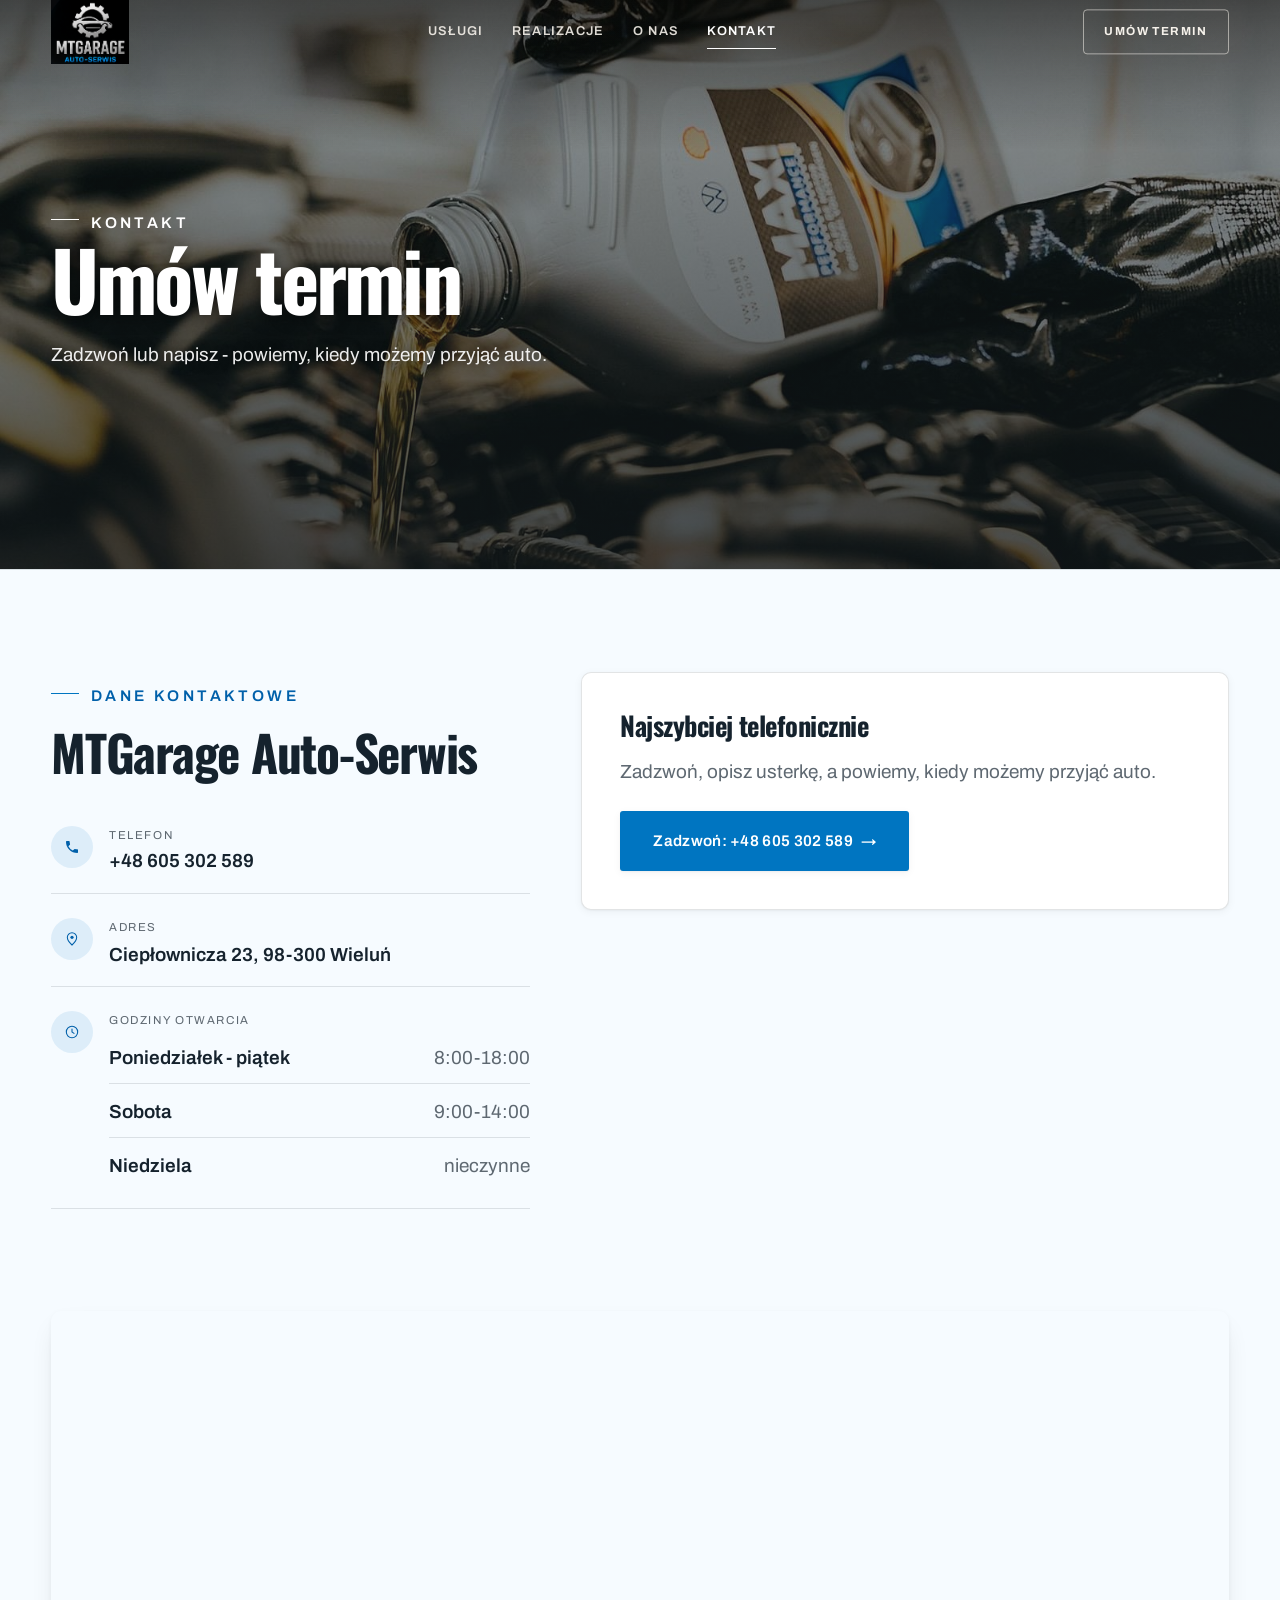
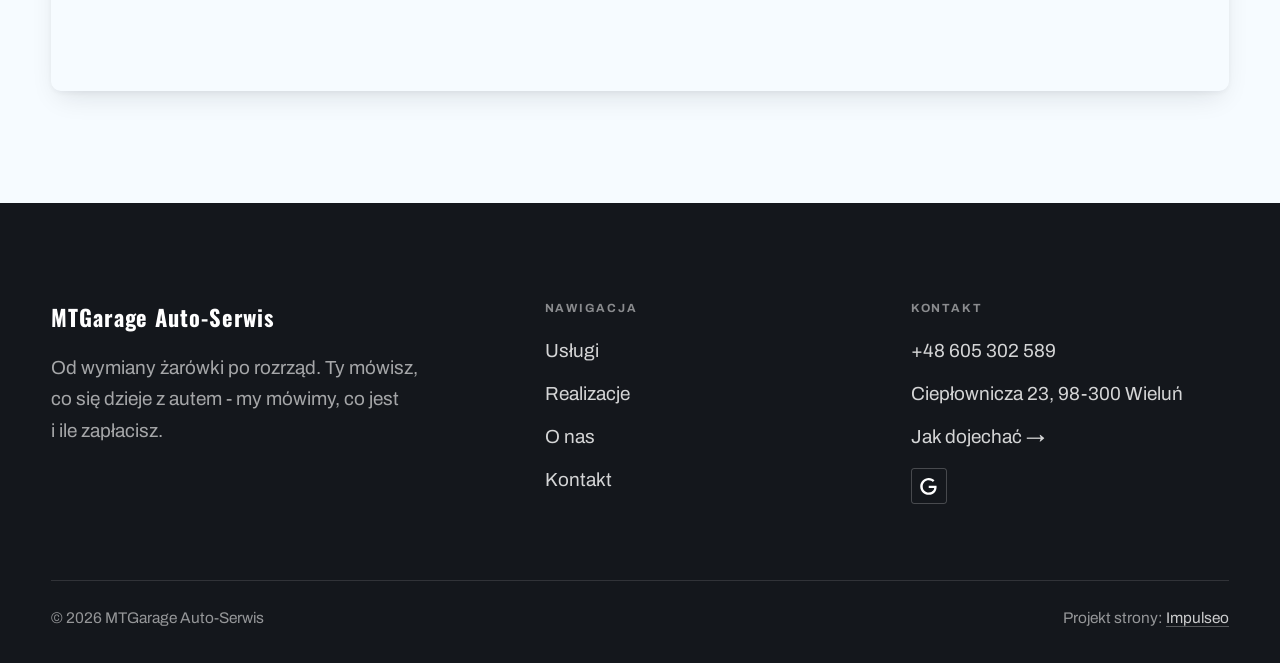
==== kontakt.html @ b00a804f "Strona demo: mtgarage-auto-serwis-mechanik-wielun" ====
<!DOCTYPE html>
<html lang="pl">
<head>
<meta charset="UTF-8">
<meta name="viewport" content="width=device-width, initial-scale=1.0">
<title>Kontakt - MTGarage Auto-Serwis</title>
<meta name="description" content="Kontakt MTGarage Auto-Serwis - Ciepłownicza 23, 98-300 Wieluń">
<link rel="canonical" href="https://kris20032.github.io/mtgarage-auto-serwis-mechanik-wielun/kontakt.html">
<meta name="robots" content="noindex, nofollow">
<meta property="og:type" content="website">
<meta property="og:locale" content="pl_PL">
<meta property="og:site_name" content="MTGarage Auto-Serwis">
<meta property="og:title" content="Kontakt - MTGarage Auto-Serwis">
<meta property="og:description" content="Kontakt MTGarage Auto-Serwis - Ciepłownicza 23, 98-300 Wieluń">
<meta property="og:url" content="https://kris20032.github.io/mtgarage-auto-serwis-mechanik-wielun/kontakt.html">
<meta property="og:image" content="https://kris20032.github.io/mtgarage-auto-serwis-mechanik-wielun/img/og.jpg">
<meta property="og:image:width" content="1200">
<meta property="og:image:height" content="630">
<meta name="twitter:card" content="summary_large_image">
<link rel="preconnect" href="https://fonts.googleapis.com">
<link rel="preconnect" href="https://fonts.gstatic.com" crossorigin>
<link href="https://fonts.googleapis.com/css2?family=Oswald:wght@500;600;700&family=Archivo:wght@400;500;600&display=swap" rel="stylesheet">
<link rel="stylesheet" href="assets/styles.css?v=afd282a6">
</head>
<body>

<header class="nav">
  <div class="wrap nav-inner">
    <a class="brand brand-has-logo" href="index.html"><img class="brand-logo" src="img/logo.png" alt="MTGarage Auto-Serwis" width="374" height="306" decoding="async"></a>
    <nav class="nav-links">
      <a href="oferta.html">Usługi</a>
      <a href="realizacje.html">Realizacje</a>
      <a href="o-nas.html">O nas</a>
      <a href="kontakt.html" class="active" aria-current="page">Kontakt</a>
      <a href="kontakt.html" class="btn btn-accent">Umów termin</a>
    </nav>
    <button class="nav-toggle" aria-label="Menu"><span></span><span></span><span></span></button>
  </div>
</header>

<main>
<section class="pagehead">
  <img src="img/g7.jpg" alt="MTGarage Auto-Serwis - Umów termin" width="1600" height="1066" decoding="async">
  <div class="wrap">
    <span class="eyebrow">Kontakt</span>
    <h1>Umów termin</h1>
    <p>Zadzwoń lub napisz - powiemy, kiedy możemy przyjąć auto.</p>
  </div>
</section>
<section>
  <div class="wrap contact-grid">
    <div class="reveal">
      <span class="eyebrow">Dane kontaktowe</span>
      <h2 style="margin:var(--space-4) 0 var(--space-6)">MTGarage Auto-Serwis</h2>
      <div class="info-list">
        <div class="info-row"><div class="ic"><svg class="ico-tel" width="16" height="16" viewBox="0 0 24 24" fill="none" aria-hidden="true"><path d="M6.6 10.8a15.5 15.5 0 0 0 6.6 6.6l2.2-2.2a1 1 0 0 1 1-.24 11.4 11.4 0 0 0 3.6.58 1 1 0 0 1 1 1V20a1 1 0 0 1-1 1A17 17 0 0 1 3 4a1 1 0 0 1 1-1h3.5a1 1 0 0 1 1 1c0 1.25.2 2.46.58 3.6a1 1 0 0 1-.25 1l-2.23 2.2Z" fill="currentColor"/></svg></div><div><div class="lbl">Telefon</div><a class="val" href="tel:+48605302589">+48 605 302 589</a></div></div>
        <div class="info-row"><div class="ic"><svg class="ico-pin" width="16" height="16" viewBox="0 0 24 24" fill="none" aria-hidden="true"><path d="M12 21s7-6.1 7-11.5A7 7 0 0 0 5 9.5C5 14.9 12 21 12 21Z" stroke="currentColor" stroke-width="1.6" fill="none"/><circle cx="12" cy="9.5" r="2.4" fill="currentColor"/></svg></div><div><div class="lbl">Adres</div><div class="val">Ciepłownicza 23, 98-300 Wieluń</div></div></div>
        <div class="info-row"><div class="ic"><svg class="ico-clock" width="16" height="16" viewBox="0 0 24 24" fill="none" aria-hidden="true"><circle cx="12" cy="12" r="8.5" stroke="currentColor" stroke-width="1.6"/><path d="M12 7.5V12l3 2" stroke="currentColor" stroke-width="1.6" stroke-linecap="round"/></svg></div><div style="flex:1"><div class="lbl">Godziny otwarcia</div><div class="godz" style="margin-top:2px"><div class="godz-row"><b>Poniedziałek - piątek</b><span>8:00-18:00</span></div><div class="godz-row"><b>Sobota</b><span>9:00-14:00</span></div><div class="godz-row"><b>Niedziela</b><span>nieczynne</span></div></div></div></div>
      </div>
    </div>
    <div class="reveal">
      <div class="form">
        <h3 style="margin-bottom:var(--space-4)">Najszybciej telefonicznie</h3>
        <p class="muted" style="margin-bottom:var(--space-5)">Zadzwoń, opisz usterkę, a powiemy, kiedy możemy przyjąć auto.</p>
        <a href="tel:+48605302589" class="btn btn-accent" style="justify-content:center">Zadzwoń: +48 605 302 589 <span class="arr">→</span></a>
      </div>
    </div>
  </div>
</section>
<section style="padding-top:0">
  <div class="wrap reveal">
    <iframe class="map" title="MTGarage Auto-Serwis - Wieluń" src="https://maps.google.com/maps?q=51.2299917%2C18.574245&z=15&output=embed" loading="lazy" referrerpolicy="no-referrer-when-downgrade"></iframe>
  </div>
</section>
</main>

<footer>
  <div class="wrap">
    <div class="foot-grid">
      <div class="foot-brand">
        <div class="name">MTGarage Auto-Serwis</div>
        <p>Od wymiany żarówki po rozrząd. Ty mówisz, co się dzieje z autem - my mówimy, co jest i ile zapłacisz.</p>
      </div>
      <div class="foot-col">
        <h4>Nawigacja</h4>
        <a href="oferta.html">Usługi</a>
        <a href="realizacje.html">Realizacje</a>
        <a href="o-nas.html">O nas</a>
        <a href="kontakt.html">Kontakt</a>
      </div>
      <div class="foot-col">
        <h4>Kontakt</h4>
        <a href="tel:+48605302589">+48 605 302 589</a>
        <p>Ciepłownicza 23, 98-300 Wieluń</p>
        <a href="https://www.google.com/maps?cid=14862300650066879575" target="_blank" rel="noopener">Jak dojechać →</a>
      <div class="foot-soc">
        <a class="soc" href="https://www.google.com/maps?cid=14862300650066879575" target="_blank" rel="noopener" aria-label="Google - MTGarage Auto-Serwis"><svg viewBox="0 0 24 24" aria-hidden="true" focusable="false"><path d="M12.48 10.92v3.28h7.84c-.24 1.84-.853 3.187-1.787 4.133-1.147 1.147-2.933 2.4-6.053 2.4-4.827 0-8.6-3.893-8.6-8.72s3.773-8.72 8.6-8.72c2.6 0 4.507 1.027 5.907 2.347l2.307-2.307C18.747 1.44 16.133 0 12.48 0 5.867 0 .307 5.387.307 12s5.56 12 12.173 12c3.573 0 6.267-1.173 8.373-3.36 2.16-2.16 2.84-5.213 2.84-7.667 0-.76-.053-1.467-.173-2.053H12.48z" fill="currentColor"/></svg></a>
      </div>
      </div>
    </div>
    <div class="foot-bot">
      <span>© 2026 MTGarage Auto-Serwis</span>
      <span>Projekt strony: <a class="foot-credit" href="https://impulseo.pl" target="_blank" rel="noopener">Impulseo</a></span>
    </div>
  </div>
</footer>
<div class="sticky-reserve"><a class="sr-book" href="kontakt.html">Umów termin</a><a class="sr-call" href="tel:+48605302589" aria-label="Zadzwoń"><svg class="ico-tel" width="16" height="16" viewBox="0 0 24 24" fill="none" aria-hidden="true"><path d="M6.6 10.8a15.5 15.5 0 0 0 6.6 6.6l2.2-2.2a1 1 0 0 1 1-.24 11.4 11.4 0 0 0 3.6.58 1 1 0 0 1 1 1V20a1 1 0 0 1-1 1A17 17 0 0 1 3 4a1 1 0 0 1 1-1h3.5a1 1 0 0 1 1 1c0 1.25.2 2.46.58 3.6a1 1 0 0 1-.25 1l-2.23 2.2Z" fill="currentColor"/></svg></a></div>
<div class="demo-wazne" data-do="2026-11-05" data-cykl="3" hidden><svg class="dw-ico" width="13" height="13" viewBox="0 0 24 24" fill="none" aria-hidden="true"><circle cx="12" cy="12" r="8.6" stroke="currentColor" stroke-width="1.8"/><path d="M12 7.2V12l3.3 2" stroke="currentColor" stroke-width="1.8" stroke-linecap="round"/></svg><span class="dw-txt"></span></div>

<script src="assets/main.js"></script>
</body>
</html>
---- assets/styles.css ----
/* ============================================================
   STOLBASZ — premium, architektoniczny B2B fit-out
   Jasna paleta, zero brązu. System wg premium-web-craft.
   Projekt strony: Impulseo (impulseo.pl)
   ============================================================ */

:root{
  /* PALETA — jasna, architektoniczna, chłodna */
  --paper:#f4f5f7;          /* główne tło */
  --paper-2:#e7e9ee;        /* sekcje alternatywne (chłodny jasny szary) */
  --paper-3:#e7e9ee;        /* delikatne wypełnienia */
  --ink:#14171c;            /* tekst główny — chłodny grafit */
  --ink-soft:#1f242c;       /* nagłówki drugorzędne */
  --muted:#8b9099;          /* tekst poboczny */
  --line:rgba(20,23,28,.12);/* hairline */
  --accent:#c8a04a;         /* stonowany petrol-slate — jedyny akcent */
  --accent-d:#9a7a31;
  --accent-soft:rgba(200,160,74,.10);
  --dark:#14171c;           /* sekcje ciemne (stopka/CTA) */

  /* HOVER ZDJĘĆ — JEDEN standard dla całego silnika (decyzja K. 04.08.2026, artefakt z wariantami).
     AKTUALNE (K.+Szymon 09.08.2026, wybór z artefaktu 6 wariantów): zoom 1.05 przy 1.4s -
     przy tak długim czasie mocniejszy kadr NIE skacze, tylko „oddycha". Poprzedni standard
     (1.02 / .55s z 04.08) odbierany jako dynamiczny i szybki.
     Spoczynek lekko przygaszony, ale TYLKO tam, gdzie jest mysz (@media hover:hover) —
     na telefonie zdjęcia zostają w pełnej jasności. */
  --img-zoom:1.05;                   /* K.+Szymon 09.08: wariant F z artefaktu porównawczego */
  --img-rest:brightness(.95) saturate(.99);
  --img-hot:brightness(1.06) saturate(1.05);
  --img-dur:1.4s;                    /* K.+Szymon 09.08 (wariant F): powoli = elegancko */
  --img-ease:cubic-bezier(.16,.84,.44,1);  /* miękki ogon, efekt „oddychania" */

  /* ODSTĘPY — skala 4/8 */
  --space-1:4px; --space-2:8px; --space-3:12px; --space-4:16px; --space-5:24px;
  --space-6:32px; --space-7:48px; --space-8:64px; --space-9:96px; --space-10:128px;

  /* TYPOGRAFIA — fluid clamp() (skala podbita 16.07.2026: większe, czytelniejsze litery — uwaga Adama) */
  --text-sm:clamp(.9rem,.87rem + .12vw,1rem);
  --text-base:clamp(1.08rem,1.04rem + .18vw,1.2rem);
  --text-lg:clamp(1.24rem,1.15rem + .34vw,1.44rem);
  --text-h3:clamp(1.34rem,1.22rem + .55vw,1.66rem);
  --text-h2:clamp(2.1rem,1.66rem + 2.1vw,3.1rem);
  --text-h1:clamp(2.9rem,2.1rem + 4vw,5.1rem);

  /* PROMIENIE — architektoniczne, raczej ostre */
  --r-sm:3px; --r-md:6px; --r-lg:10px;

  /* RUCH */
  --ease:cubic-bezier(.25,.46,.45,.94); --dur:.24s;

  /* CIENIE — miękkie, warstwowe */
  --sh-sm:0 1px 2px rgba(16,24,32,.04), 0 2px 8px rgba(16,24,32,.05);
  --sh-md:0 2px 6px rgba(16,24,32,.05), 0 12px 28px -8px rgba(16,24,32,.12);
  --sh-lg:0 6px 14px rgba(16,24,32,.07), 0 26px 56px -18px rgba(16,24,32,.22);

  --hairline:1px solid var(--line);

  --font-display:'Oswald','Archivo',sans-serif;
  --font-body:'Archivo',sans-serif;
}

*{box-sizing:border-box;margin:0;padding:0}
html{scroll-behavior:smooth}
body{
  font-family:var(--font-body);
  font-size:var(--text-base);
  line-height:1.65;
  color:var(--ink);
  background:var(--paper);
  -webkit-font-smoothing:antialiased;
  text-rendering:optimizeLegibility;
}
img{max-width:100%;height:auto;display:block}  /* height:auto = width/height z atrybutów trzyma proporcje (TOP#12) */
a{color:inherit;text-decoration:none}

.wrap{width:min(92%,1180px);margin-inline:auto}
section{padding-block:clamp(52px,6.5vw,96px)}

h1,h2,h3{font-family:var(--font-display);font-weight:700;line-height:1.08;letter-spacing:-.02em;color:var(--ink)}
h1{font-size:var(--text-h1);letter-spacing:-.035em}
h2{font-size:var(--text-h2);letter-spacing:-.025em}
h3{font-size:var(--text-h3)}
/* MIARA — długość wiersza. WCAG 2.2 SC 1.4.8: max 80 znaków; Butterick: 45–90.
   68ch daje realnie 72–78 znaków polskiego tekstu, czyli z zapasem pod granicą.
   Wcześniej limit miał TYLKO <p> — <li>, <blockquote> i <dd> nie miały żadnego,
   i to jedyny powód, dla którego 23 bloki na dwóch oddanych stronach jadą po
   83–106 znaków w wierszu (pomiar 07.08.2026, bramka `miara`).
   ⚠️ Listy i definicje ograniczamy TYLKO bez klasy: `ul`/`ol` z klasą to u nas
   układ (siatki kafli, menu), a nie tekst ciągły — tam miarę wyznacza układ. */
/* 60ch, nie 68ch (K. 10.08): po zmianie fontów na węższe kroje (DM Sans i spółka)
   w 68ch mieściło się ~90 znaków - bramka pikselowa słusznie zgłaszała przekroczenie
   granicy 80. Pomiar na żywej przeglądarce: 60ch = 90 znaków, 53ch = ~78 znaków, czyli normę WCAG 1.4.8. */
:root{ --miara:53ch }
p{max-width:min(100%,var(--miara))}
blockquote,
ul:not([class])>li, ol:not([class])>li,
dl:not([class])>dd{max-width:min(100%,var(--miara))}

/* ⚠️ Świadomie BEZ wyjątku `.tile p,.card p,.svc p{max-width:none}`, choć nasuwa się sam:
   te akapity BYŁY już ograniczone (stare `p{max-width:65ch}`), więc „wyjątek" nie odblokowałby
   niczego nowego — tylko ROZLUŹNIŁ stan sprzed zmiany na wszystkich demach naraz.
   `figcaption` żadna z reguł wyżej nie dotyczy, więc też nie potrzebuje zwolnienia. */

/* ŁAMANIE. `balance` wyrównuje długości wierszy w nagłówku, `pretty` pilnuje ostatniego
   wiersza akapitu, żeby nie został w nim jeden wyraz. Obsługiwane od Chrome 117 /
   Safari 17.5; starsze przeglądarki po prostu ignorują tę własność.
   `text-wrap:pretty` nie występowało dotąd ANI RAZ w silniku ani w repo klientów. */
h1,h2,h3,.lead,.lede{text-wrap:balance}
p,li,blockquote,dd{text-wrap:pretty}

.eyebrow{
  font-family:var(--font-body);
  font-size:var(--text-sm);
  font-weight:600;
  letter-spacing:.18em;
  text-transform:uppercase;
  color:var(--accent);
  display:inline-flex;align-items:center;gap:var(--space-3);
}
/* flex:none + margin-top = kreska trzyma się PIERWSZEJ linii. Wcześniej align-items:center
   centrowało ją względem całego bloku i przy zawinięciu (długi kicker typu
   „…WNĘTRZ · LESZNO · OD 2019") druga linia lądowała z brzydkim wcięciem. */
.eyebrow{align-items:flex-start}
.eyebrow>*,.eyebrow{text-wrap:balance}   /* dlugi kicker lamal sie na sierote typu samo „2019" w drugiej linii */
.eyebrow::before{content:"";width:28px;height:1px;background:var(--accent);display:inline-block;flex:none;margin-top:.62em}

.muted{color:var(--muted)}
.lead{font-size:var(--text-lg);line-height:1.55;color:var(--ink-soft);max-width:50ch}

/* ---------- BUTTONS ---------- */
.btn{
  display:inline-flex;align-items:center;gap:var(--space-2);
  font-weight:600;font-size:var(--text-sm);letter-spacing:.02em;
  padding:var(--space-4) var(--space-6);
  border-radius:var(--r-sm);
  transition:transform var(--dur) var(--ease),box-shadow var(--dur) var(--ease),background var(--dur) var(--ease);
  cursor:pointer;border:1px solid transparent;
}
.btn-accent{background:var(--accent);color:#fff;box-shadow:var(--sh-sm)}
.btn-accent:hover{background:var(--accent-d);transform:translateY(-2px);box-shadow:var(--sh-md)}
.btn-accent:active{transform:translateY(0);box-shadow:var(--sh-sm)}
.btn-ghost{background:transparent;color:var(--ink);border-color:var(--line)}
.btn-ghost:hover{border-color:var(--accent);color:var(--accent);transform:translateY(-2px)}
.btn-light{background:#fff;color:var(--ink);box-shadow:var(--sh-sm)}
.btn-light:hover{transform:translateY(-2px);box-shadow:var(--sh-md)}
.btn .arr{transition:transform var(--dur) var(--ease)}
.btn:hover .arr{transform:translateX(4px)}

/* ---------- NAV ---------- */
.nav{
  position:sticky;top:0;z-index:50;
  background:color-mix(in srgb,var(--paper) 88%,transparent);
  backdrop-filter:saturate(140%) blur(10px);
  border-bottom:var(--hairline);
}
.nav-inner{display:flex;align-items:center;justify-content:space-between;gap:var(--space-5);height:72px}
/* ANTY-NACHODZENIE (K. 05.08.2026): długa nazwa firmy + przycisk z pełnym numerem nie mieściły się w pasku
   i flex ściskał linki PONIŻEJ ich treści - "Kontakt" wchodził na ramkę "Zadzwoń +48 ...". Teraz ustępuje
   nazwa marki (skrót wielokropkiem), a menu i przycisk nigdy się nie kurczą ani nie zachodzą na siebie. */
.brand{display:flex;flex-direction:column;line-height:1;min-width:0;flex:0 1 auto}
.brand .name{font-family:var(--font-display);font-weight:800;font-size:1.35rem;letter-spacing:.04em;white-space:nowrap;overflow:hidden;text-overflow:ellipsis}
.brand .sub{font-size:.62rem;letter-spacing:.34em;text-transform:uppercase;color:var(--muted);margin-top:5px;white-space:nowrap;overflow:hidden;text-overflow:ellipsis}
.nav-links{display:flex;align-items:center;gap:var(--space-6);flex:0 0 auto}
.nav-links a{font-size:var(--text-sm);font-weight:500;color:var(--ink-soft);position:relative;padding-block:4px;white-space:nowrap;transition:color var(--dur) var(--ease)}
.nav-links a::after{content:"";position:absolute;left:0;bottom:0;width:0;height:1.5px;background:var(--accent);transition:width var(--dur) var(--ease)}
.nav-links a:hover,.nav-links a.active{color:var(--ink)}
.nav-links a:hover::after,.nav-links a.active::after{width:100%}
.nav-links .btn{padding:var(--space-2) var(--space-5)}
/* przyciski w nav: właściwy kolor (przebij .nav-links a) + bez podkreślenia */
.nav-links a.btn-accent{color:#fff}
.nav-links a.btn-ghost,.nav-links a.btn-light{color:var(--ink)}
/* CTA w pasku: NIE podkreślenie spod linków menu, ale ten sam przelatujący błysk,
   co na wszystkich innych przyciskach (zgłoszenie K. 13.08.2026 - „na hero jest efekt
   światła przechodzącego przez przycisk, na navbarze go nie ma, a mają być identyczne").
   Reguła `.nav-links a::after` jest silniejsza od `.btn::after`, więc trzeba jej
   geometrię wyzerować i wpisać połysk z nazwy - samo `display:none` gasiło efekt. */
.nav-links a.btn::after{
  display:block;content:"";position:absolute;inset:0;z-index:-1;pointer-events:none;
  width:auto;height:auto;border-radius:inherit;   /* kasuje geometrię podkreślenia (width:0;height:1.5px) */
  background:linear-gradient(100deg,transparent 32%,rgba(255,255,255,.20) 50%,transparent 68%);
  translate:-120% 0}
@media (prefers-reduced-motion:no-preference){
  .nav-links a.btn:hover::after{translate:120% 0;transition:translate .75s var(--mt-ease,cubic-bezier(.16,.84,.44,1))}
}
.nav-toggle{display:none;background:none;border:none;cursor:pointer;flex-direction:column;gap:5px;padding:8px}
.nav-toggle span{width:24px;height:2px;background:var(--ink);transition:var(--dur)}
/* Ciasny zakres MIĘDZY menu mobilnym a pełnym pulpitem: zbijamy odstępy i nazwę marki,
   żeby wszystko zmieściło się naturalnie, zanim w ogóle dojdzie do skracania wielokropkiem. */
@media(max-width:1280px) and (min-width:921px){
  .nav-links{gap:var(--space-4)}
  .nav-links .btn{padding:var(--space-2) var(--space-4)}
  .brand .name{font-size:1.15rem}
}

/* ---------- HERO (split) ---------- */
.hero{position:relative;overflow:hidden;border-bottom:var(--hairline)}
.hero-grid{display:grid;grid-template-columns:1.05fr .95fr;gap:clamp(24px,4vw,60px);align-items:center;
  padding-block:clamp(36px,4.5vw,64px)}
.hero-copy .eyebrow{margin-bottom:var(--space-5)}
.hero-copy h1{margin-bottom:var(--space-5)}
.hero-copy .lead{margin-bottom:var(--space-7)}
.hero-actions{display:flex;flex-wrap:wrap;gap:var(--space-4)}
.hero-art{position:relative;aspect-ratio:4/3;border-radius:var(--r-lg);overflow:hidden;box-shadow:var(--sh-lg)}
.hero-art img{width:100%;height:100%;object-fit:cover}
.hero-art::after{content:"";position:absolute;inset:0;background:linear-gradient(180deg,transparent 55%,rgba(18,24,28,.28))}
.hero-badge{position:absolute;left:var(--space-5);bottom:var(--space-5);z-index:2;
  background:rgba(252,252,251,.94);backdrop-filter:blur(4px);
  border-radius:var(--r-md);padding:var(--space-4) var(--space-5);box-shadow:var(--sh-md);max-width:78%}
.hero-badge strong{display:block;font-family:var(--font-display);font-size:1rem;letter-spacing:-.01em}
.hero-badge span{font-size:var(--text-sm);color:var(--muted)}

/* ---------- HERO duży / kinowy (strona główna) ---------- */
.hero-cine{position:relative;min-height:clamp(560px,82vh,840px);min-height:clamp(560px,82svh,840px);display:flex;align-items:center;overflow:hidden;border-bottom:var(--hairline)}
.hero-cine>img{position:absolute;inset:0;width:100%;height:100%;object-fit:cover;z-index:0}
.hero-cine::after{content:"";position:absolute;inset:0;z-index:1;
  background:linear-gradient(95deg,rgba(13,18,23,.86) 0%,rgba(13,18,23,.64) 32%,rgba(13,18,23,.24) 62%,rgba(13,18,23,.04) 100%)}
.hero-cine .wrap{position:relative;z-index:2;padding-block:var(--space-8)}
.hero-cine .hero-copy{max-width:660px}
.hero-cine .eyebrow{color:#fff;margin-bottom:var(--space-5)}
.hero-cine .eyebrow::before{background:#fff}
.hero-cine h1{color:#fff;margin-bottom:var(--space-5);font-size:clamp(2.9rem,2rem + 4.4vw,5.2rem);text-wrap:balance}
.hero-cine .lead{color:rgba(255,255,255,.92);max-width:48ch;margin-bottom:var(--space-7)}
.hero-cine .hero-actions{display:flex;flex-wrap:wrap;gap:var(--space-4)}
/* NISKIE OKNO (laptop z dokiem i paskami przeglądarki ma ~700-780 px wysokości widoku):
   H1 do 5.2rem + długi lead nie mieściły się i przyciski wypadały POD krawędź ekranu -
   klient widział stronę bez ani jednego CTA. Skalujemy w dół, zamiast przycinać treść. */
@media(min-width:821px) and (max-height:820px){
  .hero-cine{min-height:clamp(520px,94svh,780px)}
  .hero-cine .wrap{padding-block:var(--space-6)}
  .hero-cine h1{font-size:clamp(2.2rem,1.5rem + 2.6vw,3.6rem);margin-bottom:var(--space-4)}
  .hero-cine .eyebrow{margin-bottom:var(--space-4)}
  .hero-cine .lead{margin-bottom:var(--space-5);max-width:44ch}
}
@media(max-width:680px){
  .hero-cine{min-height:clamp(520px,76vh,640px);min-height:clamp(520px,76svh,640px);align-items:flex-end}
  .hero-cine::after{background:linear-gradient(0deg,rgba(13,18,23,.9) 6%,rgba(13,18,23,.45) 55%,rgba(13,18,23,.25) 100%)}
  .hero-cine .wrap{padding-bottom:var(--space-9)}
  /* TELEFON (~90% oglądających): lead potrafił zająć 8 linii i zepchnąć CTA poza pierwszy ekran.
     Zwężamy interlinię i skalę - treści nie ucinamy, bo to ona sprzedaje. */
  .hero-cine .lead{font-size:.98rem;line-height:1.5;margin-bottom:var(--space-5)}
  .hero-cine .eyebrow{font-size:.72rem;letter-spacing:.13em;margin-bottom:var(--space-4)}
  .hero-cine .eyebrow::before{width:20px}
  .hero-cine h1{margin-bottom:var(--space-4)}
}

/* full-bleed hero variant (podstrony) */
.pagehead{position:relative;min-height:46vh;min-height:46svh;display:flex;align-items:flex-end;overflow:hidden;border-bottom:var(--hairline)}
.pagehead img{position:absolute;inset:0;width:100%;height:100%;object-fit:cover}
/* 10.08.2026 (decyzja K.): mocniejsze przyciemnienie + cień pod tekstem. Bramka mierzyła na
   nagłówkach podstron 3,38-3,43:1 przy wymaganych 4,5 — jasne zdjęcie (hala, śnieg, niebo)
   podchodziło pod biały tekst. Zdjęcia klientów są różne, więc kontrast musi dawać WARSTWA,
   a nie szczęśliwy dobór kadru. */
.pagehead::after{content:"";position:absolute;inset:0;background:linear-gradient(180deg,rgba(18,24,28,.40),rgba(18,24,28,.76))}
.pagehead .wrap{position:relative;z-index:2;padding-block:var(--space-9);color:#fff}
.pagehead h1{color:#fff;max-width:18ch;text-shadow:0 2px 16px rgba(0,0,0,.55)}
.pagehead .eyebrow{color:#fff}
.pagehead .eyebrow::before{background:#fff}
.pagehead p{color:rgba(255,255,255,.92);margin-top:var(--space-4);max-width:54ch;text-shadow:0 1px 12px rgba(0,0,0,.5)}

/* ---------- STRIP (pasek skrótów / liczby) ---------- */
.strip{background:var(--dark);color:#fff}
/* PASEK HASEŁ — standard 04.08.2026 (decyzja K.): 5 haseł w JEDNYM rzędzie, tekst WYŚRODKOWANY,
   węższe marginesy boczne niż reszta strony (pasek ma iść szerzej), równe wysokości kolumn. */
.strip .wrap{width:min(96%,1440px);display:grid;grid-template-columns:repeat(5,1fr);
  gap:var(--space-5);padding-block:var(--space-7);align-items:stretch}
.strip .item .k{font-family:var(--font-display);font-size:clamp(1.05rem,.82rem + .85vw,1.55rem);
  font-weight:800;letter-spacing:-.02em;color:#fff;line-height:1.18;text-wrap:balance}
.strip .item .v{font-size:var(--text-sm);color:rgba(255,255,255,.66);margin-top:var(--space-2);line-height:1.4}
.strip .item{border-left:2px solid var(--accent);padding-inline:var(--space-4);
  text-align:center;display:flex;flex-direction:column;justify-content:center}
/* liczba kolumn = liczba haseł, żeby ostatnie nie zostawało samo w drugim rzędzie.
   Klasę n-N nadaje multipage.py; domyślnie (bez klasy) pasek jest 5-kolumnowy. */
.strip.n-2 .wrap{grid-template-columns:repeat(2,1fr)}
.strip.n-3 .wrap{grid-template-columns:repeat(3,1fr)}
.strip.n-4 .wrap{grid-template-columns:repeat(4,1fr);gap:var(--space-6)}
.strip.n-4 .item .k{font-size:clamp(1.3rem,1rem + 1.1vw,2rem)}
.strip.n-6 .wrap{grid-template-columns:repeat(6,1fr);gap:var(--space-4)}
.strip.n-6 .item .k{font-size:clamp(.98rem,.8rem + .7vw,1.35rem)}
/* równe łamanie: zamiast "długa linia + jedno słowo" obie linie zbliżonej długości */
.strip .item .k{text-wrap:balance}

/* ---------- SECTION HEAD ---------- */
.head{max-width:48rem;margin-bottom:var(--space-8)}
.head.center{margin-inline:auto;text-align:center}
.head .eyebrow{margin-bottom:var(--space-4)}
.head h2{margin-bottom:var(--space-4)}
.head p{color:var(--muted);font-size:var(--text-lg);line-height:1.55}
.head.center p{margin-inline:auto}

/* ---------- INTRO SPLIT ---------- */
.split{display:grid;grid-template-columns:.92fr 1.08fr;gap:clamp(28px,5vw,80px);align-items:center}
.split.rev{grid-template-columns:1.08fr .92fr}
.split.rev .split-art{order:-1}
.split-art{position:relative;aspect-ratio:5/4;border-radius:var(--r-lg);overflow:hidden;box-shadow:var(--sh-lg)}
.split-art img{width:100%;height:100%;object-fit:cover}
.split-copy h2{margin-bottom:var(--space-5)}
.split-copy p+p{margin-top:var(--space-4)}
.split-copy .btn{margin-top:var(--space-6)}

/* ---------- SERVICES (zakres) ---------- */
.svc-grid{display:grid;grid-template-columns:repeat(auto-fit,minmax(280px,1fr));gap:var(--space-5)}
.svc{background:#fff;border:var(--hairline);border-radius:var(--r-md);padding:var(--space-7) var(--space-6);
  transition:transform var(--dur) var(--ease),box-shadow var(--dur) var(--ease),border-color var(--dur) var(--ease);
  position:relative;overflow:hidden}
.svc::before{content:"";position:absolute;left:0;top:0;width:3px;height:0;background:var(--accent);transition:height var(--dur) var(--ease)}
.svc:hover{transform:translateY(-4px);box-shadow:var(--sh-md);border-color:transparent}
.svc:hover::before{height:100%}
.svc .ic{font-family:var(--font-display);font-size:.8rem;font-weight:700;letter-spacing:.12em;color:var(--accent);margin-bottom:var(--space-4)}
.svc h3{margin-bottom:var(--space-3);font-size:1.22rem}
.svc p{color:var(--muted);font-size:var(--text-base);line-height:1.6}

/* big detailed service rows */
.svc-row{display:grid;grid-template-columns:.8fr 1.2fr;gap:clamp(20px,4vw,60px);align-items:center;padding-block:var(--space-8)}
.svc-row+.svc-row{border-top:var(--hairline)}
.svc-row.rev{grid-template-columns:1.2fr .8fr}
/* Naprzemienny układ wierszy oferty: co drugi wiersz ma zdjęcie po PRAWEJ.
   Było `order:-1` — martwy kod, bo zdjęcie i tak jest pierwszym dzieckiem w HTML,
   więc wszystkie wiersze wyglądały identycznie (zdjęcie zawsze z lewej), a `rev`
   zmieniało tylko szerokość kolumn. Znalezione 29.07.2026 przy różnicowaniu kierunków
   animacji (pomiar pozycji: art.mid 390/502 przy row.mid 756 — zawsze lewa strona). */
.svc-row.rev .svc-row-art{order:2}
.svc-row-art{aspect-ratio:4/3;border-radius:var(--r-md);overflow:hidden;box-shadow:var(--sh-md)}
.svc-row-art img{width:100%;height:100%;object-fit:cover}
.svc-row h3{font-size:1.5rem;margin-bottom:var(--space-4)}
.svc-row .num{font-family:var(--font-display);font-size:.85rem;font-weight:700;letter-spacing:.14em;color:var(--accent);display:block;margin-bottom:var(--space-3)}
.svc-row ul{list-style:none;margin-top:var(--space-4);display:flex;flex-direction:column;gap:var(--space-2)}
.svc-row li{position:relative;padding-left:var(--space-5);color:var(--muted);font-size:var(--text-base)}
.svc-row li::before{content:"";position:absolute;left:0;top:.62em;width:8px;height:1px;background:var(--accent)}

/* ---------- GALLERY (realizacje) ---------- */
.gallery{display:grid;grid-template-columns:repeat(12,1fr);gap:var(--space-4);grid-auto-rows:200px}
/* GALERIA MASONRY — pionowe zdjęcia (portrety beauty/wellness) bez przycinania: kolumny, height auto */
.gallery-masonry{column-count:3;column-gap:var(--space-4)}
@media(max-width:900px){.gallery-masonry{column-count:2}}
@media(max-width:560px){.gallery-masonry{column-count:1}}
.gallery-masonry .m-tile{break-inside:avoid;margin:0 0 var(--space-4);padding:0;position:relative;overflow:hidden;border-radius:var(--r-md);border:1px solid var(--line)}
.gallery-masonry .m-tile img{width:100%;height:auto;display:block}
.gallery-masonry .m-tile .cap{position:absolute;left:0;right:0;bottom:0;padding:var(--space-4);color:#fff;background:linear-gradient(0deg,rgba(0,0,0,.55),transparent);font-size:var(--text-sm)}
.gallery-masonry .m-tile .cap small{display:block;font-weight:400;opacity:.78;letter-spacing:.04em;text-transform:uppercase;font-size:.66rem;margin-top:3px}
.tile{position:relative;overflow:hidden;border-radius:var(--r-md);box-shadow:var(--sh-sm);
  transition:transform var(--dur) var(--ease),box-shadow var(--dur) var(--ease)}
.tile img{width:100%;height:100%;object-fit:cover;
  transition:transform var(--img-dur) var(--img-ease),filter var(--img-dur) var(--img-ease)}
.tile:hover{box-shadow:var(--sh-md)}
.tile .cap{position:absolute;left:0;right:0;bottom:0;padding:var(--space-5) var(--space-4) var(--space-4);
  /* mocniejszy spad + cien pod tekstem: na JASNYCH zdjeciach klienta (biale fronty, sciany)
     slaby gradient dawal kontrast ~1.5:1 zamiast wymaganych 3.6:1 (bramka wygladu, 10.08.2026) */
  background:linear-gradient(transparent 10%,rgba(18,24,28,.55) 40%,rgba(18,24,28,.88) 68%,rgba(18,24,28,.99));color:#fff;
  text-shadow:0 1px 2px rgba(0,0,0,.85),0 2px 10px rgba(0,0,0,.55);
  font-size:var(--text-sm);font-weight:600;letter-spacing:.01em;
  opacity:0;transform:translateY(8px);transition:var(--dur) var(--ease)}
.tile:hover .cap{opacity:1;transform:translateY(0)}
.tile .cap small{display:block;font-weight:400;opacity:.78;letter-spacing:.04em;text-transform:uppercase;font-size:.66rem;margin-top:3px}
/* bento spans */
.t-wide{grid-column:span 6}
.t-tall{grid-column:span 6;grid-row:span 2}
.t-std{grid-column:span 6}
.t-third{grid-column:span 4}
.t-two3{grid-column:span 8}

/* ---------- TRUST / WIARYGODNOŚĆ ---------- */
.trust{background:var(--paper-2)}
.trust-grid{display:grid;grid-template-columns:repeat(auto-fit,minmax(240px,1fr));gap:var(--space-5);margin-top:var(--space-7)}
.trust-card{background:#fff;border-radius:var(--r-md);padding:var(--space-7) var(--space-6);box-shadow:var(--sh-sm);border-top:3px solid var(--accent)}
.trust-card .big{font-family:var(--font-display);font-size:clamp(1.8rem,1.3rem + 1.6vw,2.6rem);font-weight:800;letter-spacing:-.02em;color:var(--ink);line-height:1}
.trust-card h3{font-size:1.12rem;margin:var(--space-3) 0 var(--space-2)}
.trust-card p{color:var(--muted);font-size:var(--text-base);line-height:1.55}

/* ---------- CTA band ---------- */
.cta{background:var(--dark);color:#fff;position:relative;overflow:hidden}
/* telefon w CTA: na ciemnym tle biały (domyślnie), rodziny z JASNYM tłem CTA
   nadpisują to u siebie - wcześniej kolor siedział w stylu inline i wygrywał z rodziną. */
.cta .btn-ghost-cta{color:#fff;border-color:rgba(255,255,255,.3)}
.cta .wrap{display:grid;grid-template-columns:1.4fr .6fr;gap:var(--space-7);align-items:center;position:relative;z-index:2}
.cta h2{color:#fff;max-width:20ch}
.cta p{color:rgba(255,255,255,.74);margin-top:var(--space-4)}
.cta-actions{display:flex;flex-direction:column;gap:var(--space-3);align-items:flex-start}
.cta::before{content:"";position:absolute;right:-80px;top:-80px;width:360px;height:360px;border-radius:50%;
  background:radial-gradient(circle,var(--accent-soft),transparent 70%)}

/* ---------- CONTACT ---------- */
.contact-grid{display:grid;grid-template-columns:.85fr 1.15fr;gap:clamp(28px,4vw,56px);align-items:start}
.info-list{display:flex;flex-direction:column;gap:var(--space-2)}
.info-row{display:flex;gap:var(--space-4);align-items:flex-start;padding-block:var(--space-4);border-bottom:var(--hairline)}
.info-row .ic{flex:none;width:42px;height:42px;display:grid;place-items:center;border-radius:50%;
  background:var(--accent-soft);color:var(--accent);font-size:1.05rem}
.info-row .lbl{font-size:.72rem;letter-spacing:.14em;text-transform:uppercase;color:var(--muted)}
.info-row .val{font-weight:600;font-size:var(--text-base);margin-top:2px}
.info-row a.val:hover{color:var(--accent)}
.map{border:none;border-radius:var(--r-lg);box-shadow:var(--sh-md);width:100%;height:100%;min-height:380px;filter:grayscale(.2) contrast(1.02)}
.form{background:#fff;border:var(--hairline);border-radius:var(--r-lg);padding:clamp(24px,3vw,40px);box-shadow:var(--sh-sm)}
.form .fld{margin-bottom:var(--space-5)}
.form label{display:block;font-size:var(--text-sm);font-weight:600;margin-bottom:var(--space-2)}
.form input,.form textarea{width:100%;font-family:inherit;font-size:var(--text-base);color:var(--ink);
  padding:var(--space-4);border:var(--hairline);border-radius:var(--r-sm);background:var(--paper);transition:border-color var(--dur)}
.form input:focus,.form textarea:focus{outline:none;border-color:var(--accent);background:#fff}
.form textarea{resize:vertical;min-height:120px}
.form .note{font-size:var(--text-sm);color:var(--muted);margin-top:var(--space-3)}

/* ---------- FOOTER ---------- */
footer{background:var(--dark);color:#fff;padding-block:var(--space-9) var(--space-6)}
.foot-grid{display:grid;grid-template-columns:1.4fr 1fr 1fr;gap:var(--space-7);margin-bottom:var(--space-8)}
.foot-brand .name{font-family:var(--font-display);font-weight:800;font-size:1.4rem;letter-spacing:.04em}
.foot-brand p{color:rgba(255,255,255,.62);margin-top:var(--space-4);font-size:var(--text-base);max-width:38ch}
.foot-col h4{font-size:.74rem;letter-spacing:.16em;text-transform:uppercase;color:rgba(255,255,255,.5);margin-bottom:var(--space-4)}
.foot-col a,.foot-col p{display:block;color:rgba(255,255,255,.82);font-size:var(--text-base);margin-bottom:var(--space-3)}
.foot-col a:hover{color:#fff}
.foot-bot{border-top:1px solid rgba(255,255,255,.12);padding-top:var(--space-5);display:flex;justify-content:space-between;flex-wrap:wrap;gap:var(--space-3);
  font-size:var(--text-sm);color:rgba(255,255,255,.55)}
.foot-bot a:hover{color:#fff}
/* Podpis w stopce = klikalny link do impulseo.pl (31.07.2026). Ma być WIDOCZNIE klikalny,
   ale nie krzyczeć - stąd sam kolor jaśniejszy + delikatne podkreślenie na najeździe. */
.foot-bot a.foot-credit{color:rgba(255,255,255,.78);text-decoration:none;border-bottom:1px solid rgba(255,255,255,.28)}
.foot-bot a.foot-credit:hover{color:#fff;border-bottom-color:#fff}

/* ---------- REVEAL ---------- */
.reveal{opacity:0;transform:translateY(22px);transition:opacity .6s var(--ease),transform .6s var(--ease)}
.reveal.in{opacity:1;transform:none}

/* ---------- RESPONSIVE ---------- */
@media(max-width:920px){
  .hero-grid,.split,.split.rev,.svc-row,.svc-row.rev,.cta .wrap,.contact-grid,.foot-grid{grid-template-columns:1fr}
  .split.rev .split-art,.svc-row.rev .svc-row-art{order:0}
  .hero-art{aspect-ratio:16/10;max-height:420px}
  .strip .wrap,.strip.n-2 .wrap,.strip.n-3 .wrap,.strip.n-4 .wrap,.strip.n-6 .wrap{grid-template-columns:repeat(2,1fr);gap:var(--space-6)}
  .strip .item .k,.strip.n-6 .item .k{font-size:clamp(1.3rem,1.1rem + 1vw,2rem)}
  .gallery{grid-auto-rows:180px}
  .t-wide,.t-tall,.t-std,.t-third,.t-two3{grid-column:span 6}
  .t-tall{grid-row:span 1}
  .cta-actions{flex-direction:row;flex-wrap:wrap}
  .foot-grid{gap:var(--space-6)}
}
@media(max-width:680px){
  .nav-links{position:fixed;inset:72px 0 auto 0;background:var(--paper);flex-direction:column;align-items:stretch;
    gap:0;padding:var(--space-4) 6%;border-bottom:var(--hairline);box-shadow:var(--sh-md);
    transform:translateY(-120%);transition:transform var(--dur) var(--ease)}
  .nav-links.open{transform:translateY(0)}
  .nav-links a{padding-block:var(--space-4);border-bottom:var(--hairline)}
  .nav-links .btn{margin-top:var(--space-3);justify-content:center}
  .nav-toggle{display:flex}
  .strip .wrap,.strip.n-2 .wrap,.strip.n-3 .wrap,.strip.n-4 .wrap,.strip.n-6 .wrap{grid-template-columns:1fr}
  .gallery{grid-template-columns:repeat(6,1fr)}
  .foot-grid{grid-template-columns:1fr}
}
@media(prefers-reduced-motion:reduce){
  /* audyt 09.08 TOP#14: samo skrócenie duration przy animacji INFINITE = stroboskop
     (pętla .01ms miga ekranem); iteration-count:1 gasi pętlę naprawdę. Pseudoelementy
     też - tła hero (gastro/studio) animują ::before/img, blanket na * ich nie łapał. */
  *,*::before,*::after{animation-duration:.01ms!important;animation-iteration-count:1!important;animation-delay:0s!important;transition:none!important}
  .reveal{opacity:1!important;transform:none!important}
  html{scroll-behavior:auto}
}

/* ============================================================
   PREMIUM LAYER — destylat deep-researchu branż (anty-AI, spokój).
   Zmienne STOLBASZ (--accent/--ink/--paper/--line/--dark). Ruch ledwo
   zauważalny, krzywa cubic-bezier(.16,.84,.44,1); prefers-reduced-motion
   pokryte blanketem wyżej. Karty hairline zamiast cieni = #1 sygnał „nie-AI".
   ============================================================ */

/* więcej oddechu między sekcjami (liderzy: 110-130px) */
section{padding-block:clamp(64px,8vw,128px)}

/* 1) Aksamitny reveal — dłuższa, miękka krzywa zamiast „skoku" */
.reveal{transition:opacity .9s cubic-bezier(.16,.84,.44,1),transform .9s cubic-bezier(.16,.84,.44,1);will-change:opacity,transform}
/* stagger TYLKO w galerii (tam pozycja = porządek dzieci) */
.gallery .reveal:nth-child(2){transition-delay:.07s}
.gallery .reveal:nth-child(3){transition-delay:.14s}
.gallery .reveal:nth-child(4){transition-delay:.21s}
.gallery .reveal:nth-child(5){transition-delay:.28s}
.gallery .reveal:nth-child(6){transition-delay:.35s}

/* 2) Hero STATYCZNY na .hero-cine — Ken Burns CAŁKIEM WYŁĄCZONY 26.06 (3. zgłoszenie Szymona).
   GENEZA: animowanie scale na <img> hero z teksturami (cegły/framugi) re-samplinguje obraz
   klatka po klatce → na części ekranów drobne drganie/shimmer = „heroshot się trzęsie".
   translateY usunięto wcześniej, scale-only + will-change/GPU NIE wystarczyły do GWARANCJI gładkości.
   Krzysztof zażądał pewności („make sure, że błąd się nie pojawi") > efekt. Zero animacji = 0% drgania.
   Delikatny zoom zostaje TYLKO w pełnoekranowych hero gastro/studio (hg-bg/hs-bg — tło, inny
   mechanizm, chwalone, nigdy nie zgłaszane). NIE wracać do KB na .hero-cine bez realnego testu
   na sprzęcie klienta — to ryzyko regresji „trzęsienia”. */
/* BEZPIECZNY "wow" na hero = jednorazowy FADE-IN (opacity), nie zoom.
   opacity nie dotyka bitmapy → gładkie na KAŻDYM zdjęciu/ekranie/GPU, zero ryzyka migotania.
   Geometryczny ruch (scale/translate) na .hero-cine jest ZAKAZANY (bramka pilnuje). */
@keyframes heroFade{from{opacity:0}to{opacity:1}}
.hero-cine>img{transform:none;animation:heroFade 1.1s ease-out both}

/* 3) Akcentowy hairline pod nagłówkiem sekcji, który „rysuje się" przy wejściu */
.head h2{position:relative;padding-bottom:18px}
.head h2::after{content:"";position:absolute;left:0;bottom:0;height:1px;width:0;background:var(--accent);transition:width 1s cubic-bezier(.16,.84,.44,1) .15s}
.head.center h2::after{left:50%;transform:translateX(-50%)}
.head.reveal.in h2::after,.head.center.reveal.in h2::after{width:54px}

/* 4) Karty HAIRLINE zamiast cieni/zaokrągleń (najmocniejszy anty-AI detal) */
.svc{background:transparent;border:1px solid var(--line);border-radius:var(--r-sm);box-shadow:none}
.svc:hover{box-shadow:none;border-color:var(--accent);transform:translateY(-3px)}
.trust-card{background:transparent;box-shadow:none;border:1px solid var(--line);border-top:2px solid var(--accent);border-radius:var(--r-sm)}
.tile{box-shadow:none;border-radius:var(--r-sm)}
.tile:hover{box-shadow:none}

/* 5) Sticky-nav kondensuje się po przewinięciu (sygnał dopracowania) */
.nav{transition:box-shadow .4s ease,background .4s ease}
.nav.is-stuck{box-shadow:0 1px 0 var(--line),0 14px 30px -24px rgba(0,0,0,.45)}
.nav-inner{transition:height .35s var(--ease)}
.nav.is-stuck .nav-inner{height:60px}

/* 6) MANIFESTO — pełnoekranowy cytat-bohater (zastępuje generyczne „Dlaczego my") */
.manifesto{background:var(--paper-2);text-align:center}
.manifesto .wrap{max-width:60rem}
.manifesto p{font-family:var(--font-display);font-style:italic;font-size:clamp(1.6rem,1rem + 2.4vw,2.8rem);line-height:1.32;color:var(--ink-soft);margin-inline:auto;max-width:26ch;position:relative;padding-top:var(--space-8)}
.manifesto p::before{content:"";position:absolute;top:0;left:50%;transform:translateX(-50%);width:54px;height:1px;background:var(--accent)}
.manifesto p span{color:var(--accent);font-style:italic}

/* 7) GATEWAYS — 3 duże bramy-zdjęcia (zamiast paska menu usług) */
.gateways{display:grid;grid-template-columns:repeat(3,1fr);gap:var(--space-4)}
.gateway{position:relative;aspect-ratio:3/4;overflow:hidden;border-radius:var(--r-sm);display:block}
.gateway img{width:100%;height:100%;object-fit:cover;
  transition:transform var(--img-dur) var(--img-ease),filter var(--img-dur) var(--img-ease)}
.gateway::after{content:"";position:absolute;inset:0;background:linear-gradient(180deg,transparent 38%,rgba(18,24,28,.74))}
/* ===== HOVER ZDJĘĆ — jedno miejsce dla WSZYSTKICH kafli ze zdjęciem (K. 04.08.2026) ===== */
@media(hover:hover){
  .tile img,.gateway img,.m-tile img{filter:var(--img-rest)}
  .tile:hover img,
  .gateway:hover img,
  .m-tile:hover img{transform:scale(var(--img-zoom));filter:var(--img-hot)}
}
.m-tile img{transition:transform var(--img-dur) var(--img-ease),filter var(--img-dur) var(--img-ease)}
.gateway .g-ttl{position:absolute;left:0;right:0;bottom:0;z-index:2;padding:var(--space-6) var(--space-5);color:#fff;font-family:var(--font-display);font-size:1.45rem;letter-spacing:-.01em;line-height:1.15}
.gateway .g-ttl small{display:block;font-family:var(--font-body);font-size:var(--text-sm);font-weight:400;opacity:.82;letter-spacing:.03em;margin-top:5px}
@media(max-width:760px){.gateways{grid-template-columns:1fr}.gateway{aspect-ratio:16/10}}

/* 8) LOGO klienta w nagłówku (gdy podane --logo) */
/* 52px domyślnie (feedback Bartka 06.07.2026: 40px ginęło, uwaga padła 3x; ~56px sprawdzone na żywym demie anna-borowiec-makeup) */
.brand-logo{height:64px;width:auto;max-width:300px;object-fit:contain;display:block}
.nav.is-stuck .brand-logo{height:52px}
@media(max-width:680px){.brand-logo{height:46px;max-width:210px}}


/* === RWD: nagłówki na wąskich ekranach (dodane 17.07.2026 razem z fixem clamp) ===
   Po przywróceniu działania clamp() dolna granica --text-h1 (2.9rem) rozpychała
   dokument przy długich polskich słowach na telefonach. Tu ją zjeżdżamy. */
@media (max-width:560px){
  :root{
    --text-h1:clamp(1.9rem, 1.15rem + 4.4vw, 2.7rem);
    --text-h2:clamp(1.5rem, 1rem + 3vw, 2.1rem);
  }
  .hero-cine h1{font-size:clamp(1.9rem, 1.15rem + 4.4vw, 2.7rem)}
  h1,h2{overflow-wrap:break-word}
}

/* GODZINY (godziny_grid z briefu) — dzień po lewej, godziny po prawej. Wcześniej BRAK stylu
   powodował sklejenie "Poniedziałek-Piątek8:00-20:00" (dodane 2026-07-21). Neutralne dla dem bez grafiku. */
.godz{display:flex;flex-direction:column;gap:2px;max-width:440px;margin-top:8px}
.godz-row{display:flex;justify-content:space-between;align-items:baseline;gap:24px;padding:10px 0;border-bottom:1px solid var(--line)}
.godz-row:last-child{border-bottom:0}
.godz-row b{font-weight:600;color:var(--ink)}
.godz-row span{color:var(--muted);white-space:nowrap}

/* === FAQ (lekcja 08.08.2026) ===
   Sekcja faq_klinika() trafia NIE tylko do rodziny „klinika" (multipage.py: także układ FACHOWCY),
   a style leżały wyłącznie w families/klinika.css — u hydraulika/dekarza FAQ renderowało się jako
   goła lista <details> z domyślnym trójkącikiem przeglądarki (wpadka: demo Instalatorstwo Gała).
   Dlatego baza. Rodzina może to nadpisać na wierzchu. */
.faq-list{max-width:48rem;margin:var(--space-8) auto 0;display:flex;flex-direction:column;gap:var(--space-3)}
.faq-item{border:1px solid var(--line);border-radius:var(--r-md);background:var(--paper);padding:var(--space-4) var(--space-5)}
.faq-item summary{font-family:var(--font-display);font-weight:600;color:var(--ink);cursor:pointer;list-style:none;display:flex;justify-content:space-between;gap:1rem}
.faq-item summary::-webkit-details-marker{display:none}
.faq-item summary::after{content:"+";color:var(--accent-d);font-weight:700;font-size:1.2rem;line-height:1}
.faq-item[open] summary::after{content:"-"}
.faq-item p{color:var(--ink-soft);font-size:var(--text-base);line-height:1.6;margin:var(--space-3) 0 0}

/* === LICZBA OPINII PRZY SEKCJI OPINII (08.08.2026, wzorzec irismeble.pl, decyzja K.) ===
   Trzy cytaty bez kontekstu czyta się jak „firma ma trzy opinie". Ta linijka mówi wprost,
   ile ich jest naprawdę - dane i tak przychodzą z reconu i szły dotąd wyłącznie do hero.
   Baza, nie rodzina: sekcja opinii renderuje się we WSZYSTKICH układach, a style opinii
   leżą per rodzina - bez tego u części rodzin linijka byłaby gołym tekstem (ta sama pułapka
   co z FAQ wyżej). Rodzina może nadpisać na wierzchu. */
.op-meta{
  text-align:center;margin:calc(var(--space-3) * -1) 0 var(--space-6);
  color:var(--muted);font-size:var(--text-base);letter-spacing:.01em;
}
.op-meta .ico-star{color:var(--accent-d);margin-right:2px}

/* --- licznik ważności DEMA (pomysł K. 09.08) - tylko wersje pokazowe --- */
.demo-wazne{position:fixed;top:calc(var(--nav-h, 64px) + 14px);right:14px;z-index:95;
  display:inline-flex;align-items:center;gap:.45em;
  background:rgba(21,25,28,.82);color:#fff;font-size:.72rem;font-weight:600;letter-spacing:.01em;
  padding:.42em .8em .42em .62em;border-radius:999px;backdrop-filter:saturate(140%) blur(8px);
  border:1px solid rgba(255,255,255,.14);box-shadow:0 10px 24px -14px rgba(0,0,0,.6);
  pointer-events:none;
  /* NIE pokazuje się przy wejściu (K. 09.08) - wjeżdża dopiero po zejściu z hero */
  opacity:0;transform:translateY(-10px);
  transition:opacity .7s var(--ease),transform .7s var(--ease)}
.demo-wazne.is-on{opacity:1;transform:none}
.demo-wazne .dw-ico{flex:none;opacity:.85}
.demo-wazne b{font-weight:700;font-variant-numeric:tabular-nums;color:#FFD9A3}
.demo-wazne .dw-zeg{font-variant-numeric:tabular-nums;font-feature-settings:"tnum";
  opacity:.72;margin-left:.15em;letter-spacing:.01em}
.demo-wazne.is-pilne{background:rgba(150,32,28,.9);border-color:rgba(255,255,255,.2)}
.demo-wazne .dw-pilne{color:#FFE0DE}
@media(max-width:820px){.demo-wazne{top:auto;bottom:70px;right:10px}}

/* --- pasek mini-opinii pod hero (audyt 09.08 TOP#27) - tylko przy realnych recenzjach --- */
.opinie-mini{padding-block:0;border-bottom:var(--hairline)}
.opinie-mini .om-row{display:grid;grid-template-columns:repeat(3,1fr);gap:var(--space-6);padding-block:var(--space-5)}
.opinie-mini .om-item blockquote{font-size:var(--text-sm);color:var(--ink-soft);line-height:1.5;margin:0}
.opinie-mini .om-autor{display:block;margin-top:var(--space-2);font-size:.78rem;font-weight:600;color:var(--muted);letter-spacing:.04em}
@media(max-width:820px){.opinie-mini .om-row{grid-template-columns:1fr;gap:var(--space-4)}
  .opinie-mini .om-item:nth-child(n+3){display:none}}

/* --- AKCENT-TEKST (audyt 09.08 TOP#11/12, decyzja K.) ---------------------------
   Kolor firmowy jest jasny, dopóki nie musi być literą. --accent zostaje żywy
   (kreski, przyciski, pasek haseł); litera akcentowa na JASNYM tle bierze
   --accent-text (dokleja palette_auto; domyślnie accent-d). Tylko color -
   border/background/pseudo zostają żywe. Ciemna sekcja CTA = wyjątek. */
:root{--accent-text:var(--accent-d)}
.eyebrow, .svc .ic, .svc-row .num, .info-row .ic, .info-row a.val:hover,
.manifesto p span, .faq-item summary::after, .op-meta .ico-star, .op-star,
.fu-cta, .obszar-list li:hover, .btn-ghost:hover, .nav.nav-solid .brand .sub,
.proces-os .pc-cur, .os-on .proces-os .proces-line > li.os-done .pno { color:var(--accent-text) }
.cta .eyebrow { color:var(--accent) }

/* --- dostępność (audyt 09.08 TOP#23, podzbiór bezpieczny) --- */
html{scroll-padding-top:84px}                       /* kotwice nie chowają się pod sticky-nav */
:focus-visible{outline:2px solid var(--accent-text);outline-offset:2px}  /* widoczny fokus tylko z klawiatury */
main{display:block}

/* --- kafelek „Zobacz opinie w Google" (K. 09.08) - znak marki zamiast gołego linku --- */
.op-meta{text-align:center;max-width:none;margin-inline:auto}
.op-google{display:inline-flex;align-items:center;gap:.6em;
  padding:.62em 1.15em;border:1px solid var(--line);border-radius:999px;
  background:var(--paper);color:var(--ink);font-size:var(--text-sm);font-weight:600;
  transition:border-color var(--dur) var(--ease),box-shadow var(--dur) var(--ease),transform var(--dur) var(--ease)}
.op-google .op-g-ico{flex:none}                        /* oficjalny 4-kolorowy znak Google */
.op-google .arr{transition:transform var(--dur) var(--ease)}
.op-google:hover{border-color:var(--accent);box-shadow:var(--sh-sm);transform:translateY(-1px)}
.op-google:hover .arr{transform:translateX(3px)}

/* ============================================================
   HOVER KART I KAFLI - JEDEN STANDARD DLA WSZYSTKICH RODZIN (K. 10.08:
   „każde demo ma wyglądać tak premium"). Wcześniej premium-hover miała tylko
   rodzina fachowców (.fu-row), reszta rodzin renderowała karty bez reakcji.
   Zasada ta sama: reakcja NATYCHMIAST (0s), gaśnięcie łagodne; ledwie widoczne
   tło, kreska akcentu z lewej, strzałka rusza. Zero cieni-poduszek.
   ⛔ Świadomie POMIJAMY kafle ze zdjęciem (.tile/.gateway/.m-tile) - tam działa
   już zoom 1.05/1.4s i dokładanie ramek by go zabiło.
   ============================================================ */
.card, .svc, .gateway-txt, .menu-cat, .prod-card, .pak-card, .faq-item, .obj-tile{
  position:relative;transition:background .22s ease-out,border-color .22s ease-out}
.card::before, .menu-cat::before, .prod-card::before, .pak-card::before{
  content:"";position:absolute;left:0;top:0;bottom:0;width:3px;background:var(--accent);
  transform:scaleY(0);transform-origin:top;transition:transform .09s ease-out;border-radius:2px}
@media(hover:hover){
  .card:hover, .svc:hover, .menu-cat:hover, .prod-card:hover, .pak-card:hover{
    background:color-mix(in srgb,var(--accent) 9%,transparent);
    border-color:color-mix(in srgb,var(--accent) 45%,var(--line));
    transition-duration:0s}
  .card:hover::before, .menu-cat:hover::before,
  .prod-card:hover::before, .pak-card:hover::before{transform:scaleY(1)}
  .card:hover .arr, .svc:hover .arr, .menu-cat:hover .arr{transform:translateX(.3rem)}
}
.card .arr, .svc .arr, .menu-cat .arr{display:inline-block;transition:transform .1s ease-out}

/* ============================================================
   PLAKIETKA OPINII GOOGLE (K. 13.08.2026, wzór od Marcelego)
   Jedna forma we WSZYSTKICH układach hero (hg/hk/hs/ha/hd/tb/kt) zamiast
   gołego tekstu „★ Ocena 4,4 w Google · 7 opinii". Cudza ocena to najmocniejszy
   dowód zaufania na stronie - ma wyglądać jak odznaka, nie jak podpis.
   Tło i obwódka liczone z KOLORU TEKSTU, więc ta sama plakietka działa na
   ciemnym zdjęciu (biały napis → jasna mgiełka) i na jasnej sekcji (ciemny
   napis → delikatny szary). Zero osobnych wariantów do utrzymania.
   ============================================================ */
.g-badge{
  display:inline-flex;align-items:center;gap:.62em;
  padding:.52em 1em;border-radius:999px;
  background:color-mix(in srgb,currentColor 8%,transparent);
  border:1px solid color-mix(in srgb,currentColor 20%,transparent);
  -webkit-backdrop-filter:blur(6px);backdrop-filter:blur(6px);
  font-size:.98rem;line-height:1;font-weight:500;letter-spacing:.01em;
  white-space:nowrap;vertical-align:middle;max-width:100%}
.g-badge .gb-ico,.g-badge .gb-stars{flex:none}
.g-badge .gb-ocena{font-weight:700;font-size:1.08em;letter-spacing:.01em}
.g-badge .gb-txt{opacity:.92}
@media(max-width:560px){
  .g-badge{gap:.45em;padding:.45em .8em;font-size:.86rem}
  .g-badge .gb-stars{width:62px;height:12.4px}
  .g-badge .gb-ico{width:16px;height:16px}
}

/* === rodzina: auto === */
/* ============================================================
   RODZINA: AUTO (detailing / auto-serwis / powłoki / lakiernictwo / myjnia)
   Doklejane NA WIERZCH base.css. Skin auto (Oswald + grafit/bursztyn).
   Filozofia: PREMIUM, MĘSKO, TECHNICZNIE + "Umów termin". Jasna baza, ciemne kinowe hero, Oswald CAPS.
   (Świadomie BEZ ciemnej bazy - dark-skin guard wymusza jasne tło; ciemne hero+paski daja dramat.)
   FAZA 3 (research wf_5b470404, topowe studia detailingu/powłok): osobny układ - hero-auto (kicker+claim+1 CTA),
   nav fixed przezroczysty->ciemny grafit + zwijany, spec-ribbon (sygnatura), pakiety powłok (1 ciemny band),
   before/after suwak, poziomy "bay" proces, marki. Pakiety/before-after/marki = BRAMKOWANE (tylko z reconu).
   ============================================================ */

/* --- Wersaliki na nagłówkach sekcji (motorsport/inżynierski sznyt) --- */
.head h2{text-transform:uppercase;letter-spacing:.015em}
.eyebrow{letter-spacing:.22em}

/* --- Ostrzejsze, "techniczne" karty --- */
.svc,.trust-card,.tile,.gateway,.svc-row-art,.split-art{border-radius:var(--r-sm)}

/* --- STICKY "Umów termin" (mobile) --- */
.sticky-reserve{display:none}
@media(max-width:820px){
  .sticky-reserve{display:flex;position:fixed;left:0;right:0;bottom:0;z-index:90;
    background:var(--line);box-shadow:0 -6px 20px -10px rgba(0,0,0,.4);padding-bottom:env(safe-area-inset-bottom,0px);transition:transform .25s ease,opacity .25s ease}
  .sticky-reserve.schowany{transform:translateY(110%);opacity:0;pointer-events:none}
  .sticky-reserve a{padding:15px 8px;text-align:center;font-weight:700;font-size:.95rem;text-transform:uppercase;letter-spacing:.03em}
  .sr-book{flex:1;background:var(--accent);color:#fff}
  .sr-call{width:60px;background:var(--paper);color:var(--ink);font-size:1.15rem;border-left:1px solid var(--line)}
  body{padding-bottom:calc(64px + env(safe-area-inset-bottom,0px))}
}

/* ============================================================
   FAZA 3 - OSOBNY UKŁAD AUTO (detailing/powłoki). Wszystko poniżej doklejane na wierzch.
   ============================================================ */

/* --- Brass = ciemny tekst dla kontrastu (mosiądz #c8a04a + biel = za słaby kontrast) --- */
.btn-accent{color:#14171c}
.btn-accent:hover{color:#14171c}

/* === HERO AUTO: pełnoekranowe ciemne kino, blok dolny-lewy, Ken Burns, kontrast gwarantowany === */
/* padding-top = rezerwa pod stały pasek nawigacji; `align-items:safe flex-end` sprawia, że blok
   wyższy od hero przestaje być wypychany w GÓRĘ pod nav. Realna wpadka (demo Patris, 10.08.2026):
   przy oknie ~700 px wysokości nagłówek wchodził na nazwę firmy w pasku. Agent @claude naprawił to
   w WYGENEROWANYM styles.css jednego dema — czyli następne dema auto miały ten sam błąd.
   Poprawka należy TU, w źródle rodziny. */
.hero-auto{position:relative;height:100vh;height:100svh;min-height:560px;display:flex;align-items:flex-end;align-items:safe flex-end;padding-top:clamp(6rem,13vh,8rem);box-sizing:border-box;overflow:hidden;isolation:isolate;background:#0a0c0f}
.hero-auto .ha-bg{position:absolute;inset:0;width:100%;height:100%;object-fit:cover;z-index:-2;will-change:transform}
/* Ken Burns = TYLKO scale (zero translate = zero dryfu), DESKTOP-only (min-width:900) - zgodnie z konwencją base.css heroBreath, anty-jank na mobile */
@keyframes haKen{from{transform:scale(1.04)}to{transform:scale(1.12)}}
@media(min-width:900px){.hero-auto .ha-bg{animation:haKen 30s ease-out infinite alternate}}
/* Kontrast GWARANTOWANY niezależnie od zdjęcia: (a) ciemna LEWA kolumna pod tekstem (tekst jest do lewej, top->bottom),
   (b) górny scrim pod nav + dolny scrim. Nie liczymy na ciemne zdjęcie. */
.hero-auto .ha-veil{position:absolute;inset:0;z-index:-1;
  background:linear-gradient(90deg,rgba(10,12,15,.86) 0%,rgba(10,12,15,.44) 34%,rgba(10,12,15,0) 62%),
             linear-gradient(180deg,rgba(10,12,15,.42) 0%,rgba(10,12,15,0) 30%,rgba(10,12,15,.55) 78%,rgba(10,12,15,.82) 100%)}
.ha-inner{position:relative;z-index:2;margin:0 0 clamp(2.6rem,7vh,5rem) clamp(1.4rem,5vw,4rem);max-width:32ch}
.ha-tick{display:block;width:48px;height:3px;background:var(--accent);margin-bottom:clamp(1rem,2.4vh,1.6rem)}
/* 10.08.2026 (decyzja K.): kicker BIAŁY, nie akcentowy. Bramka zmierzyła na demie Patris
   kontrast 2,05:1 przy wymaganych 3,6 — akcent bywa jasny (paleta liczona z logo klienta),
   a leży na zdjęciu, czyli na tle, którego nie kontrolujemy. Akcent zostaje w kresce `.ha-tick`
   tuż nad napisem, więc kolor marki nadal jest widoczny, tylko nie niesie tekstu. */
.ha-kicker{display:block;font-family:var(--font-display);font-weight:600;text-transform:uppercase;
  letter-spacing:.22em;font-size:clamp(.72rem,1.4vw,.86rem);color:#fff;opacity:.94;
  text-shadow:0 1px 12px rgba(0,0,0,.75),0 0 3px rgba(0,0,0,.5)}
.ha-claim{font-family:var(--font-display);font-weight:700;text-transform:uppercase;letter-spacing:.005em;line-height:1.02;
  /* rozmiar skalowany TAKŻE wysokością okna (7vh) — na niskim ekranie laptopa nagłówek maleje, zamiast rosnąć w górę */
  font-size:clamp(2.3rem,min(5.6vw,7vh),4.4rem);color:#fff;margin:clamp(.7rem,1.6vh,1.1rem) 0 clamp(1.5rem,3vh,2.2rem);
  text-shadow:0 2px 18px rgba(0,0,0,.55)}
.ha-cta{margin:0}
.ha-rating{margin:clamp(1rem,2vh,1.4rem) 0 0;color:#fff;font-weight:600;letter-spacing:.02em;font-size:var(--text-sm);opacity:.94;text-shadow:0 1px 10px rgba(0,0,0,.5)}
@media(max-width:640px){.ha-claim{font-size:clamp(2rem,9vw,2.7rem)}.ha-inner{margin-bottom:clamp(2rem,9vh,3.4rem)}}
@media(prefers-reduced-motion:reduce){.hero-auto .ha-bg{animation:none}}

/* === SPEC-RIBBON: poziomy pasek etykiet usług tuż pod hero (sygnatura strukturalna, NIE liczby) === */
.spec-ribbon{background:var(--paper);border-bottom:1px solid var(--line);padding-block:0}
.spec-ribbon .wrap{padding-block:var(--space-5)}
.sr-row{display:flex;flex-wrap:wrap;justify-content:center;align-items:center;gap:clamp(.8rem,2.4vw,2rem);list-style:none;margin:0;padding:0}
.sr-row li{font-family:var(--font-display);font-weight:600;text-transform:uppercase;letter-spacing:.14em;
  font-size:clamp(.7rem,1.3vw,.82rem);color:var(--ink-soft);display:flex;align-items:center}
.sr-row li:not(:last-child)::after{content:"";width:5px;height:5px;border-radius:50%;background:var(--accent);margin-left:clamp(.8rem,2.4vw,2rem)}

/* === PAKIETY POWŁOK: jedyny ciemny carbon-band w jasnej stronie (BRAMKOWANE) === */
.auto-dark{background:var(--ink)}
.auto-dark .head h2{color:#fff}
.auto-dark .head p{color:rgba(244,245,247,.74)}
.auto-dark .eyebrow{color:var(--accent)}
.auto-dark .eyebrow::before{background:var(--accent)}
.pakiety-grid{display:grid;grid-template-columns:repeat(3,1fr);gap:var(--space-6);margin-top:var(--space-8)}
.pakiet{background:rgba(255,255,255,.045);border:1px solid rgba(255,255,255,.12);border-radius:var(--r-sm);
  padding:var(--space-7) var(--space-6);display:flex;flex-direction:column;gap:var(--space-4)}
.pakiet h3{font-family:var(--font-display);text-transform:uppercase;letter-spacing:.04em;color:#fff;font-size:1.3rem}
.pak-lata{display:flex;align-items:baseline;gap:.5rem}
.pak-lata b{font-family:var(--font-display);font-size:2.4rem;line-height:1;color:var(--accent);font-weight:700}
.pak-lata span{font-size:var(--text-sm);color:rgba(244,245,247,.7);text-transform:uppercase;letter-spacing:.08em}
.pak-opis{color:rgba(244,245,247,.76);font-size:var(--text-base);line-height:1.6}
.pak-zakres{list-style:none;margin:0;padding:0;display:flex;flex-direction:column;gap:.6rem}
.pak-zakres li{position:relative;padding-left:1.4rem;padding-bottom:.6rem;color:rgba(244,245,247,.84);
  font-size:var(--text-sm);border-bottom:1px solid rgba(255,255,255,.08)}
.pak-zakres li::before{content:"";position:absolute;left:0;top:.55em;width:8px;height:2px;background:var(--accent)}
.pak-cena{margin-top:auto;font-family:var(--font-display);font-size:1.3rem;color:#fff;letter-spacing:.01em}
.pak-cta{margin-top:auto;color:var(--accent);font-weight:600;font-size:var(--text-sm);display:inline-flex;align-items:center;gap:.4rem}
.pak-cta:hover{color:#fff}
@media(max-width:900px){.pakiety-grid{grid-template-columns:1fr;max-width:32rem;margin-inline:auto}}

/* === BEFORE / AFTER: suwak (JASNE, NIE ciemny band). Oba zdjęcia full-size = ten sam kadr; clip-path odsłania === */
.auto-ba .ba-slider{position:relative;--ba-pos:50%;max-width:62rem;margin:var(--space-8) auto 0;aspect-ratio:16/9;
  overflow:hidden;border-radius:var(--r-sm);border:1px solid var(--line);touch-action:none;user-select:none;cursor:ew-resize}
.ba-slider img{position:absolute;inset:0;width:100%;height:100%;object-fit:cover;display:block}
.ba-before-wrap{position:absolute;inset:0;clip-path:inset(0 calc(100% - var(--ba-pos)) 0 0)}
.ba-lab{position:absolute;top:var(--space-4);z-index:3;font-family:var(--font-display);text-transform:uppercase;
  letter-spacing:.1em;font-size:.7rem;color:#fff;background:rgba(10,12,15,.6);padding:.3rem .6rem;border-radius:2px}
.ba-lab-l{left:var(--space-4)}
.ba-lab-r{right:var(--space-4)}
.ba-handle{position:absolute;top:0;bottom:0;left:var(--ba-pos);width:2px;background:var(--accent);transform:translateX(-1px);z-index:4;pointer-events:none}
.ba-handle span{position:absolute;top:50%;left:50%;transform:translate(-50%,-50%);width:38px;height:38px;border-radius:50%;
  background:var(--accent);box-shadow:0 2px 12px rgba(0,0,0,.4);display:flex;align-items:center;justify-content:center}
.ba-handle span::before,.ba-handle span::after{content:"";position:absolute;width:0;height:0;border-block:5px solid transparent}
.ba-handle span::before{left:9px;border-right:6px solid #14171c}
.ba-handle span::after{right:9px;border-left:6px solid #14171c}
.ba-podpis{text-align:center;color:var(--muted);font-size:var(--text-sm);margin-top:var(--space-5)}

/* === PROCES AUTO: poziomy "bay" stepper (top-border + numer) - inny kształt niż wspólny pionowy timeline === */
.auto-proc-row{list-style:none;margin:var(--space-8) 0 0;padding:0;display:grid;grid-template-columns:repeat(4,1fr);gap:var(--space-6)}
.auto-proc-row li{position:relative;padding-top:var(--space-5);border-top:2px solid var(--line)}
.auto-proc-row li::before{content:"";position:absolute;top:-2px;left:0;width:42%;height:2px;background:var(--accent)}
.ap-no{font-family:var(--font-display);font-weight:700;color:var(--accent);font-size:1.05rem;letter-spacing:.12em}
.auto-proc-row h3{font-family:var(--font-display);text-transform:uppercase;letter-spacing:.02em;font-size:1.1rem;margin:.5rem 0 .4rem}
.auto-proc-row p{color:var(--muted);font-size:var(--text-sm);line-height:1.55}
@media(max-width:760px){.auto-proc-row{grid-template-columns:1fr 1fr;gap:var(--space-7) var(--space-5)}}
@media(max-width:420px){.auto-proc-row{grid-template-columns:1fr}}

/* === MARKI / CZYM PRACUJEMY: nazwy tekstem (bez logotypów) - eyebrow neutralny (krytyka 4a) === */
.auto-marki .marki-list{display:flex;flex-wrap:wrap;justify-content:center;gap:clamp(.8rem,2.5vw,1.6rem);list-style:none;margin:var(--space-7) 0 0;padding:0}
.auto-marki .marki-list li{font-family:var(--font-display);text-transform:uppercase;letter-spacing:.12em;font-weight:600;
  font-size:clamp(.82rem,1.5vw,1rem);color:var(--ink-soft);padding:.5rem 1rem;border:1px solid var(--line);border-radius:var(--r-sm)}
.marki-gwar{text-align:center;color:var(--muted);font-size:var(--text-sm);margin-top:var(--space-6)}

/* === sticky-reserve: brass z ciemnym tekstem (kontrast) === */
.sticky-reserve .sr-book{color:#14171c}

/* === OPINIE (realne recenzje Google) - dodane dla rodziny auto === */
.opinie{padding-block:var(--space-9);background:var(--bg)}
.opinie .head{margin-bottom:var(--space-2)}
.opinie-grid{display:grid;grid-template-columns:repeat(auto-fit,minmax(16rem,1fr));gap:var(--space-6);margin-top:var(--space-8)}
.op-card{margin:0;background:var(--paper);border:1px solid var(--line);border-radius:var(--r-md);padding:var(--space-6);display:flex;flex-direction:column;gap:var(--space-3);box-shadow:0 1px 2px rgba(0,0,0,.04)}
.op-star{color:var(--accent-d,var(--accent));letter-spacing:.1em;font-size:.95rem}
.op-card blockquote{margin:0;color:var(--ink-soft);font-size:var(--text-base);line-height:1.6}
.op-autor{font-family:var(--font-display);font-weight:700;color:var(--ink);font-size:.95rem}

/* === NAV NOBU (silnik): auto === */
.nav{position:fixed;left:0;right:0;backdrop-filter:none;border-bottom:1px solid transparent;z-index:100;transition:transform .35s var(--ease),background .35s ease,box-shadow .35s ease}
.nav.nav-hidden{transform:translateY(-100%)}
.nav.is-stuck{background:transparent;box-shadow:none;border-bottom-color:transparent}
.nav.is-stuck .nav-inner{height:64px}
.nav .brand{flex-direction:row;align-items:baseline;gap:.6rem;line-height:1}
.nav .brand .name{font-family:var(--font-display);font-weight:600;font-size:1.5rem;text-transform:uppercase;letter-spacing:.14em}
.nav .brand .sub{margin-top:0;padding-left:.65rem;border-left:1px solid currentColor;font-size:.66rem;font-weight:600;letter-spacing:.22em;text-transform:uppercase}
.nav .nav-links a{font-size:.8rem;font-weight:600;text-transform:uppercase;letter-spacing:.1em;padding-block:6px}
.nav .nav-links a::after{height:1px}
.nav .nav-links a.btn-accent{font-size:.73rem;font-weight:700;text-transform:uppercase;letter-spacing:.12em;padding:.5rem 1.1rem;border-radius:4px;box-shadow:none}
.nav .nav-links a.btn-accent{background:var(--accent);border:1px solid var(--accent);color:#14171c}
.nav .nav-links a.btn-accent:hover{background:var(--accent);border-color:var(--accent);color:#14171c;filter:brightness(1.07)}
.nav{background:transparent}
.nav::after{content:"";position:absolute;left:0;right:0;top:0;height:150px;z-index:-1;pointer-events:none;transition:opacity .35s ease;background:linear-gradient(180deg,rgba(8,6,4,.55) 0%,rgba(8,6,4,0) 100%)}
.nav.nav-solid::after{opacity:0}
.nav .brand .name{color:#f5f1ea}
.nav .brand .sub{color:rgba(245,241,234,.82)}
.nav .nav-links a:not(.btn-accent){color:rgba(245,241,234,.9)}
.nav .nav-links a:not(.btn-accent):hover,.nav .nav-links a.active:not(.btn-accent){color:#fff}
.nav .nav-links a:not(.btn-accent)::after{background:#fff}
.nav .nav-toggle span{background:#f5f1ea}
.nav.nav-solid{background:rgba(12,13,16,.92);backdrop-filter:saturate(130%) blur(10px);border-bottom:1px solid rgba(255,255,255,.10)}
.nav.nav-solid .brand .sub{color:var(--accent)}
.nav.nav-solid.nav-hidden{background:transparent;box-shadow:none;border-bottom-color:transparent}
@media(min-width:681px){
.nav .nav-inner{position:relative;height:64px}
.nav .nav-links{flex:1;justify-content:center;gap:clamp(1rem,2.2vw,1.9rem);padding-right:15.5rem}
.nav .nav-links a.btn-accent{position:absolute;right:0;top:50%;transform:translateY(-50%);--klocek-stoi:translateY(-50%);margin:0}
.nav:not(.nav-solid) .nav-links a.btn-accent{background:transparent;border-color:rgba(245,241,234,.55);color:#f5f1ea}
.nav:not(.nav-solid) .nav-links a.btn-accent:hover{background:var(--accent);border-color:var(--accent);color:#14171c;transform:translateY(-50%)}
}
@media(max-width:680px){
.nav .nav-links:not(.open){transform:translateY(-160%);visibility:hidden}
.nav .nav-links.open{visibility:visible}
.nav .brand .name{font-size:1.12rem;letter-spacing:.1em;line-height:1.15}
.nav .brand .sub{display:none}
.nav .brand{min-width:0;overflow:hidden;padding-right:.6rem}
.nav .nav-links{background:var(--paper)}
.nav .nav-links a:not(.btn-accent){color:var(--ink-soft)}
.nav .nav-links a:not(.btn-accent):hover,.nav .nav-links a.active:not(.btn-accent){color:var(--ink)}
}
@media(max-width:430px){
.nav .brand .name{font-size:.95rem;letter-spacing:.06em}
}

/* === WARSTWA PREMIUM (silnik, 08.08.2026) === */
/* ============================================================
   OŚ PROCESU „PREMIUM" + OKNO NA NIERUCHOME TŁO + ODZNAKI + POWRÓT NA GÓRĘ
   (08.08.2026 — wdrożenie decyzji K. z warsztatu ruchu II)

   ⚠️ TEN PLIK JEST DOKLEJANY **PO** PLIKU RODZINY.
   Powód: strukturę `.proces-line` stylują cztery rodziny (fachowcy, dom, klinika,
   studio) jako poziomy rząd kart. Nowy układ musi je nadpisać, a base.css ładuje
   się PRZED rodziną, więc tam by przegrał. Kolejność w multipage.py:
       base.css → rodzina → TEN PLIK → motion.css → hero-fit.css

   ZASADA BEZPIECZEŃSTWA (jak w całej warstwie ruchu):
   stany „ukryte" nadaje WYŁĄCZNIE JavaScript przez klasę na <html>. Bez skryptu
   albo przy jego błędzie strona wygląda jak przed tą zmianą — nigdy pusty ekran.
   ============================================================ */

/* ---------------- 1) OŚ PROCESU ---------------- */
.proces-os .proc-grid{
  display:grid;grid-template-columns:34% 1fr;gap:var(--space-8);align-items:start;
}
.proces-os .proc-side{position:sticky;top:calc(72px + var(--space-6))}
.proces-os .proc-side .head{text-align:left;margin:0}
.proces-os .proc-side .head h2{margin-bottom:var(--space-3)}
.proces-os .proc-side .head p{margin:0}

.proces-os .proc-count{display:flex;align-items:baseline;gap:var(--space-2);margin-top:var(--space-6)}
.proces-os .pc-cur{
  font-family:var(--font-display);font-size:2.6rem;line-height:1;color:var(--accent-d);
  font-variant-numeric:tabular-nums;
}
.proces-os .pc-all{font-size:var(--text-base);color:var(--muted);font-variant-numeric:tabular-nums}
.proces-os .proc-bar{
  height:2px;background:var(--line);border-radius:2px;overflow:hidden;
  max-width:14rem;margin-top:var(--space-3);
}
.proces-os .proc-bar > i{display:block;height:100%;width:0;background:var(--accent-d)}
.proces-os .proc-now{
  color:var(--muted);font-size:var(--text-sm);margin:var(--space-3) 0 0;min-height:2.4em;
}

/* ⚠️ TWARDY RESET OZDOBNIKÓW RODZINY (naprawa po teście 08.08.2026, demo hydraulika)
   Rodziny nie tylko układają kroki w rząd — DORYSOWUJĄ do nich własną grafikę:
   fachowcy.css ma poziomą kreskę (li::before), kropkę na osi (li::after), środkowanie
   tekstu i `.pno` jako wielki numer nad tytułem. Po nałożeniu pionowej osi zostawało
   z tego pobojowisko: numery w kółkach po lewej, a tytuły wyśrodkowane po prawej
   z wiszącymi kropkami i liniami.
   Nadpisujemy z `!important`, bo to jedyny sposób, żeby ta warstwa wygrała z CZTEREMA
   rodzinami naraz (fachowcy, dom, klinika, studio), a każda dorysowuje coś innego.
   Zasięg jest wąski — wyłącznie wnętrze `.proces-os`. */
.proces-os .proces-line > li::before,
.proces-os .proces-line > li::after{content:none !important;display:none !important}
.proces-os .proces-line > li{padding:0 !important;position:relative}
.proces-os .proces-line > li .pno,
.proces-os .proces-line > li h3,
.proces-os .proces-line > li p{text-align:left !important;margin-inline:0 !important;max-width:min(100%,var(--miara)) !important}
.proces-os .proces-line > li .pno{
  font-family:var(--font-body,inherit) !important;font-weight:500 !important;
  font-size:var(--text-sm) !important;letter-spacing:0 !important;margin-bottom:0 !important;
}

/* lista: z poziomego rzędu rodziny na pionową oś */
/* DROGA PRZEWIJANIA NA KROK (K. 09.08: „przy scrollu mega szybko przeskakuje").
   NIE spowalniamy animacji - podświetlenie musi trzymać się palca, inaczej strona
   sprawia wrażenie zacinającej się. Zamiast tego każdy krok dostaje własny kawałek
   ekranu do przewinięcia: 4 kroki x ~34vh = ~1,4 ekranu zamiast jednego machnięcia.
   Tylko duży ekran - na telefonie sticky-kolumna i tak jest wyłączona, a rozciąganie
   sekcji zamieniłoby ją w tunel. */
.proces-os .proces-line{
  display:flex;flex-direction:column;gap:var(--space-5);
  position:relative;margin:0;padding:0;list-style:none;counter-reset:none;
  grid-template-columns:none;
}
.proces-os .proces-line:before{
  content:"";position:absolute;left:1.19rem;top:1.2rem;bottom:1.2rem;width:1px;background:var(--line);
}
/* nakładka: ta sama linia, ale w kolorze akcentu, dociągnięta do aktywnego kroku.
   Wysokość ustawia skrypt (--os-fill) - oś POKAZUJE postęp zamiast tylko podświetlać kropkę. */
.proces-os .proces-line:after{
  content:"";position:absolute;left:1.19rem;top:1.2rem;width:1px;background:var(--accent);
  height:var(--os-fill, 0%);transition:height .7s cubic-bezier(.16,.84,.44,1);
  opacity:.85;pointer-events:none;
}
.proces-os .proces-line > li{
  display:grid;grid-template-columns:2.4rem 1fr;gap:var(--space-4);align-items:start;
  background:none;border:0;padding:0;margin:0;box-shadow:none;
}
.proces-os .proces-line > li .pno{
  grid-row:1 / span 3;width:2.4rem;height:2.4rem;border-radius:50%;
  display:flex;align-items:center;justify-content:center;
  background:var(--paper);border:1px solid var(--line);color:var(--muted);
  font-size:var(--text-sm);font-variant-numeric:tabular-nums;position:relative;z-index:1;
  top:auto;left:auto;right:auto;bottom:auto;transform:none;
}
.proces-os .proces-line > li h3,
.proces-os .proces-line > li p{grid-column:2;margin:0}
.proces-os .proces-line > li h3{margin-bottom:var(--space-2)}
.proces-os .proces-line > li p{color:var(--ink-soft);max-width:min(100%,var(--miara))}

/* karta kroku — tło i ramka na kolumnie treści, nie na całym <li> */
.proces-os .proces-line > li h3,
.proces-os .proces-line > li p{padding-left:0}
.proces-os .proces-line > li > h3{
  padding-top:.15rem;
}

/* ---- stany sterowane skryptem (klasa .os-on na <html>) ---- */
.os-on .proces-os .proces-line > li{
  opacity:.3;
  transition:opacity .8s cubic-bezier(.16,.84,.44,1);
}
/* krok przeczytany zostaje czytelny, ale ustępuje aktywnemu - hierarchia zamiast migotania */
.os-on .proces-os .proces-line > li.os-seen{opacity:.62}
.os-on .proces-os .proces-line > li.os-live{opacity:1}
.os-on .proces-os .proces-line > li h3,
.os-on .proces-os .proces-line > li p{
  transform:translateX(var(--os-dx, 1.4rem));
  transition:transform .65s cubic-bezier(.16,.84,.44,1);
}
.os-on .proces-os .proces-line > li.os-seen{opacity:1}
.os-on .proces-os .proces-line > li.os-seen h3,
.os-on .proces-os .proces-line > li.os-seen p{transform:translateX(0)}
.os-on .proces-os .proces-line > li.os-live .pno{
  background:var(--accent-d);border-color:var(--accent-d);color:var(--paper);
  transition:background .45s ease,color .45s ease,border-color .45s ease;
}
.os-on .proces-os .proces-line > li.os-done .pno{border-color:var(--accent-d);color:var(--accent-d)}
.os-on .proces-os .proc-bar > i{transition:width .45s cubic-bezier(.16,.84,.44,1)}

@media (min-width:901px){
  /* Droga przewijania na krok - ale treść ZAWSZE razem z numerem (błąd 09.08: kropka
     przyklejona do środka ekranu odrywała się od swojego nagłówka = chaos).
     Zapas robimy padding-bottom pod treścią, nie rozpychaniem wiersza. */
  .proces-os .proces-line{gap:0}
  .proces-os .proces-line > li{padding-bottom:clamp(150px, 26vh, 280px) !important}
  .proces-os .proces-line > li:last-child{padding-bottom:0 !important}
}
@media (max-width:900px){
  .proces-os .proc-grid{grid-template-columns:1fr;gap:var(--space-6)}
  .proces-os .proc-side{position:static}          /* przyklejony tytuł zjadałby górę ekranu */
  .proces-os .proc-count{margin-top:var(--space-4)}
  .proces-os .proc-now{display:none}
  .os-on .proces-os .proces-line > li h3,
  .os-on .proces-os .proces-line > li p{transform:none}   /* wjazd z boków tylko na dużym ekranie */
}
@media (prefers-reduced-motion:reduce){
  .os-on .proces-os .proces-line > li{opacity:1}
  .os-on .proces-os .proces-line > li h3,
  .os-on .proces-os .proces-line > li p{transform:none}
}

/* ---------------- 2) OKNO NA NIERUCHOME TŁO ----------------
   `clip-path` na sekcji tworzy kontekst przycinający, więc dziecko `position:fixed`
   przykleja się do OKNA PRZEGLĄDARKI, ale rysuje się wyłącznie w obrębie sekcji.
   ⛔ NIE `background-attachment:fixed` (tak robi irismeble.pl) — to nie działa na iOS,
   a dema oglądane są głównie na telefonie. */
.stopklatka{
  position:relative;height:min(78vh,620px);overflow:hidden;
  clip-path:inset(0);            /* to jest cały mechanizm — nie usuwać */
  background:var(--ink);
  margin:var(--space-10) 0;
}
.stopklatka .stk-bg{
  position:fixed;inset:0;background-size:cover;background-position:center;
  will-change:transform;
}
.stopklatka .stk-cap{
  position:absolute;left:0;right:0;bottom:0;margin:0;
  padding:var(--space-6) var(--space-6) var(--space-5);
  color:#fff;font-family:var(--font-display);font-size:var(--text-lg);
  background:linear-gradient(0deg,rgba(0,0,0,.55),transparent);
}
/* Telefon: pełna wysokość okna wyglądałaby jak przypadkowa pusta przerwa między sekcjami. */
@media (max-width:700px){ .stopklatka{height:52vh;margin:var(--space-8) 0} }
/* Bezpiecznik: gdy ktoś kiedyś doda transform na przodku sekcji, przyszpilenie się gubi
   i zdjęcie „ucieka". Wtedy lepiej mieć zwykłe, nieruchome tło niż rozjechany kadr. */
@supports not (clip-path: inset(0)){
  .stopklatka .stk-bg{position:absolute}
}

/* ---------------- 3) ODZNAKI / WYRÓŻNIENIA ---------------- */
.odznaki{padding:var(--space-9) 0}
.odznaki .odz-row{
  list-style:none;margin:0;padding:0;
  display:flex;flex-wrap:wrap;justify-content:center;align-items:center;
  gap:var(--space-8) var(--space-10);
}
.odznaki .odz img{
  display:block;height:5.2rem;width:auto;max-width:11rem;object-fit:contain;
}
/* ⛔ Bez wyblakłego szarego filtra, jaki ma irismeble.pl — odznaka to najmocniejszy
   dowód, jaki firma ma; przygaszona marnuje się (decyzja K. 08.08.2026). */
@media (max-width:700px){
  .odznaki{padding:var(--space-7) 0}
  .odznaki .odz-row{gap:var(--space-6)}
  .odznaki .odz img{height:4rem}
}

/* ---------------- 4) IKONY SPOŁECZNOŚCIOWE W STOPCE ---------------- */
.foot-soc{display:flex;gap:var(--space-3);margin-top:var(--space-4)}
.foot-soc .soc{
  width:2.25rem;height:2.25rem;border-radius:var(--r-sm);
  display:inline-flex;align-items:center;justify-content:center;
  border:1px solid rgba(255,255,255,.22);color:inherit;
  transition:border-color .2s ease,transform .2s ease,background .2s ease;
}
.foot-soc .soc svg{width:1.05rem;height:1.05rem;display:block}
.foot-soc .soc:hover{border-color:var(--accent);background:rgba(255,255,255,.06);transform:translateY(-1px)}
.foot-soc .soc:focus-visible{outline:2px solid var(--accent);outline-offset:2px}

/* ---------------- 5) POWRÓT NA GÓRĘ ---------------- */
.to-top{
  position:fixed;right:var(--space-5);bottom:var(--space-5);z-index:40;
  width:2.75rem;height:2.75rem;border-radius:var(--r-sm);
  display:flex;align-items:center;justify-content:center;
  background:var(--paper);color:var(--ink);border:1px solid var(--line);
  box-shadow:0 4px 16px rgba(0,0,0,.14);cursor:pointer;
  opacity:0;visibility:hidden;transform:translateY(6px);
  transition:opacity .25s ease,transform .25s ease,visibility .25s;
}
.to-top.show{opacity:1;visibility:visible;transform:translateY(0)}
.to-top svg{width:1.1rem;height:1.1rem}
.to-top:hover{border-color:var(--accent)}
.to-top:focus-visible{outline:2px solid var(--accent);outline-offset:2px}
/* Nie wolno zasłonić przyklejonego paska „Zadzwoń" na telefonie — tam siada wyżej. */
@media (max-width:680px){
  body:has(.sticky-call) .to-top,
  body:has(.sticky-reserve) .to-top{bottom:calc(var(--space-5) + 4.5rem)}
}

/* ---------------- 6) NAZWA FIRMY NA PIERWSZYM EKRANIE ----------------
   Wariant „nazwa ustępuje miejsca" (wybór K. z warsztatu ruchu II):
   nazwa wchodzi duża, po chwili siada do swojego rozmiaru i robi miejsce
   nagłówkowi sprzedażowemu. Marka i sprzedaż mieszczą się w jednym ekranie.

   Rozmiar zależy od DŁUGOŚCI nazwy (klasę wylicza multipage.py: bm-l / bm-m / bm-s),
   a nazwy dłuższe niż 30 znaków nie dostają tej sekcji wcale — patrz brandmark().
   Skalowanie dotyczy TEKSTU, nie zdjęcia: zakaz ruchu geometrycznego na .hero-cine>img
   (shimmer na teksturach) pozostaje nienaruszony. */
.hero-cine .brandmark{
  display:block;line-height:.95;margin:0 0 var(--space-4);
  font-family:var(--font-display);font-weight:600;color:#fff;
  text-shadow:0 2px 30px rgba(0,0,0,.38);
  letter-spacing:.14em;
}
.hero-cine .brandmark .bm-line{display:block;overflow:hidden}
.hero-cine .brandmark .bm-line > span{display:block}
.hero-cine .brandmark.bm-l{font-size:clamp(2.4rem,7.4vw,5.2rem)}
.hero-cine .brandmark.bm-m{font-size:clamp(1.9rem,5.2vw,3.6rem);letter-spacing:.1em}
.hero-cine .brandmark.bm-s{font-size:clamp(1.5rem,3.6vw,2.4rem);letter-spacing:.07em}
/* Bardzo wąskie ekrany: nazwa musi się złamać, a nie wyjechać poza kadr. */
.hero-cine .brandmark{overflow-wrap:anywhere}

/* stany startowe nadaje TYLKO skrypt (klasa .bm-on na <html>) */
.bm-on .hero-cine .brandmark{opacity:0;transform:scale(1.42);transform-origin:left center}
.bm-on .hero-cine .hero-copy .eyebrow,
.bm-on .hero-cine .hero-copy h1,
.bm-on .hero-cine .hero-copy .lead,
.bm-on .hero-cine .hero-copy .hero-actions{opacity:0}
.bm-on .hero-cine .brandmark.bm-in{
  opacity:1;transform:scale(1);
  transition:opacity .6s ease, transform 1s cubic-bezier(.16,.84,.44,1) .38s;
}
.bm-on .hero-cine .brandmark.bm-in ~ .eyebrow{opacity:1;transition:opacity .6s ease .9s}
.bm-on .hero-cine .brandmark.bm-in ~ h1{opacity:1;transition:opacity .6s ease 1s}
.bm-on .hero-cine .brandmark.bm-in ~ .lead{opacity:1;transition:opacity .6s ease 1.1s}
.bm-on .hero-cine .brandmark.bm-in ~ .hero-actions{opacity:1;transition:opacity .6s ease 1.2s}
@media (prefers-reduced-motion:reduce){
  .bm-on .hero-cine .brandmark{opacity:1;transform:none}
  .bm-on .hero-cine .hero-copy > *{opacity:1 !important;transition:none !important}
}

/* ============================================================
   1b) MECHANIKA PREMIUM DLA RODZIN Z WŁASNYM KSZTAŁTEM PROCESU
   (10.08.2026 — zgłoszenie K. po demie Patris: „czemu nie ma tego procesu,
   który ustaliliśmy w weekend?")

   Rodziny AUTO (poziomy rząd kart) i DOM (wiersze katalogowe) mają kształty
   dobrane celowo, żeby dema nie wyglądały jak rodzeństwo — więc nie przerabiamy
   ich na pionową oś. Dostają za to to samo, co robi oś premium: licznik kroków,
   pasek postępu, nazwę aktywnego etapu i zapalanie kroków przy przewijaniu.
   Sterowanie: `.os-mech` + `[data-os-steps]` w proces-os.js (tryb poziomy).

   Bezpiecznik bez zmian: stan „przygaszony" wchodzi WYŁĄCZNIE z klasą `.os-on`,
   którą nadaje JS. Bez skryptu sekcja wygląda dokładnie jak przed tą zmianą.
   ============================================================ */
.os-mech .proc-count{display:flex;align-items:baseline;gap:var(--space-2);margin-top:var(--space-5)}
.os-mech .pc-cur{
  font-family:var(--font-display);font-size:2.1rem;line-height:1;color:var(--accent-d);
  font-variant-numeric:tabular-nums;
}
.os-mech .pc-all{font-size:var(--text-base);color:var(--muted);font-variant-numeric:tabular-nums}
.os-mech .proc-bar{
  height:2px;background:var(--line);border-radius:2px;overflow:hidden;
  max-width:14rem;margin-top:var(--space-3);
}
.os-mech .proc-bar > i{display:block;height:100%;width:0;background:var(--accent-d);
  transition:width .5s cubic-bezier(.16,.84,.44,1)}
.os-mech .proc-now{color:var(--muted);font-size:var(--text-sm);margin:var(--space-3) 0 0;min-height:1.6em}

/* kroki: wjazd i przygaszenie tych jeszcze nieobejrzanych — bez ruszania siatki */
.os-on .os-mech [data-os-steps] > li{
  opacity:.45;transform:translateY(1rem);
  transition:opacity .55s cubic-bezier(.16,.84,.44,1),transform .55s cubic-bezier(.16,.84,.44,1);
  transition-delay:calc(var(--os-i,0) * 90ms);   /* kaskada: karty zapalają się po kolei */
}
.os-on .os-mech [data-os-steps] > li.os-seen{opacity:1;transform:none}
.os-on .os-mech [data-os-steps] > li.os-live .ap-no,
.os-on .os-mech [data-os-steps] > li.os-live .dp-no{color:var(--accent-d)}

/* SYGNATURA: kreska nad krokiem dopełnia się akcentem, gdy krok wchodzi na ekran.
   Obie rodziny mają ją już w swoim arkuszu (auto 42%, dom 38%) — tu tylko ożywa. */
.os-on .os-mech [data-os-steps] > li::before{
  transition:width .6s cubic-bezier(.16,.84,.44,1);
}
.os-on .os-mech [data-os-steps] > li.os-seen::before{width:100%}

@media (prefers-reduced-motion: reduce){
  .os-on .os-mech [data-os-steps] > li{opacity:1;transform:none;transition:none}
  .os-on .os-mech [data-os-steps] > li::before{transition:none}
  .os-mech .proc-bar > i{transition:none}
}


/* === MOTION LAYER v2 (silnik) === */
/* ============================================================
   MOTION LAYER v2 — warstwa RUCHU wspólna dla wszystkich rodzin (2026-07-26)
   ------------------------------------------------------------
   PO CO: dema były technicznie poprawne, ale statyczne („za mało efektowne",
   K. 26.07). Ta warstwa dokłada to, co dziś odróżnia stronę premium od
   porządnej: maskowane wejście nagłówków, zdjęcia odsłaniane kurtyną + zoom-out,
   parallax sterowany scrollem (CSS scroll-driven, zero JS w pętli scrolla),
   płynne przejścia MIĘDZY podstronami (View Transitions), stagger siatek.

   ZASADY BEZPIECZEŃSTWA (wynikają z realnych wpadek — NIE łamać):
   1. ⛔ ZERO ruchu geometrycznego na `.hero-cine>img` — skalowanie teksturowanej
      bitmapy = shimmer („heroshot się trzęsie", 3x Szymon). Hero rusza się TYLKO
      tekstem i tylko raz. Bramka predeploy tego pilnuje.
   2. Stan początkowy (ukrycie) ustawia ZAWSZE JavaScript przez klasę `.mt-on`
      na <html>. Bez JS / przy błędzie JS strona wygląda dokładnie jak przed tą
      warstwą — nigdy pusty ekran (wpadka Zmalovane 29.06).
   3. Używamy osobnych właściwości `scale:` / `translate:` zamiast `transform:` —
      dzięki temu wejście NIE kasuje istniejących hoverów (które jadą na transform).
   4. Każdy efekt „drogi" (parallax) tylko desktop + tylko gdy przeglądarka umie
      scroll-driven animations. Mobile dostaje sam fade/mask (bateria, jank).
   5. prefers-reduced-motion wyłącza wszystko (blanket w base.css + własne guardy).
   ============================================================ */

:root{
  --mt-ease:cubic-bezier(.16,.84,.44,1);
  --mt-step:70ms;          /* odstęp między kolejnymi elementami siatki */
}

/* ---------- 1) STAGGER — kolejne elementy siatki wchodzą po sobie ----------
   JS ustawia --i (numer w grupie). Podbita specyficzność (:nth-child(n)) bije
   sztywne delaye galerii z base.css, nie ruszając tamtego pliku. */
.reveal{transition-delay:calc(var(--i,0) * var(--mt-step))}
.gallery .reveal:nth-child(n),
.gateways .reveal:nth-child(n),
.svc-grid .reveal:nth-child(n){transition-delay:calc(var(--i,0) * var(--mt-step))}

/* dłuższy, bardziej „aksamitny" dojazd + delikatny zoom-out całej karty */
.mt-on .reveal{transition-duration:1s,1s}

/* ---------- 2) NAGŁÓWKI — wjazd linia po linii zza maski ----------
   JS dzieli tekst na realne linie (po pomiarze) i owija w .mt-line>i.
   Efekt „szuflady": litery wjeżdżają z dołu, obcięte krawędzią linii. */
/* 27.07.2026: zapas .08em był za mały - JS mierzy linie ZANIM doładuje się webfont, więc po
   podmianie fontu tekst rośnie i maska ucina dolną część linii (na telefonie widać było ucięte
   „pomiaru po montaż." nachodzące na akapit). Większy zapas + maska znika po wjeździe,
   bo wtedy nie jest już do niczego potrzebna. */
.mt-lines .mt-line{display:block;overflow:hidden;padding-bottom:.2em;margin-bottom:-.2em}
.mt-lines.mt-in .mt-line{animation:mt-unmask 0s linear 1.4s forwards}
@keyframes mt-unmask{to{overflow:visible}}
.mt-lines .mt-line > i{
  display:block;font-style:inherit;
  translate:0 108%;
  transition:translate 1.05s var(--mt-ease) var(--mt-d,0s);
}
.mt-lines.mt-in .mt-line > i{translate:0 0}

/* wariant awaryjny (nagłówek ma zagnieżdżony markup → nie dzielimy na linie) */
.mt-fade{opacity:0;translate:0 18px;transition:opacity .9s var(--mt-ease) var(--mt-d,0s),translate .9s var(--mt-ease) var(--mt-d,0s)}
.mt-fade.mt-in{opacity:1;translate:0 0}

/* ---------- 3) ZDJĘCIA — odsłanianie „kurtyną" + zoom-out do naturalnej skali ----
   clip-path jedzie od dołu do góry, jednocześnie obraz schodzi z 1.10 do 1.
   Uwaga: `scale:` (nie transform) → hover .tile:hover img{transform:scale(var(--img-zoom))}
   nadal działa i nie kłóci się z wejściem (standard hoveru: base.css, K. 04.08.2026). */
.mt-on .mt-ph > img,
.mt-on .mt-ph > picture > img{
  clip-path:inset(0 0 100% 0);
  scale:1.10;
  transition:clip-path 1.15s var(--mt-ease) var(--mt-d,0s),
             scale 1.6s var(--mt-ease) var(--mt-d,0s),
             /* BEZ tych dwóch linii deklaracja kasowała przejście hovera z base.css
                i powiększenie skakało NATYCHMIAST (znalezione 09.08 przez K. na żywym
                demie: w artefakcie płynnie, na stronie nie - różnicą była ta warstwa). */
             transform var(--img-dur) var(--img-ease),
             filter var(--img-dur) var(--img-ease);
}
.mt-on .mt-ph.in > img,
.mt-on .in .mt-ph > img,
.mt-on .mt-ph.mt-in > img,
.mt-on .mt-ph.in > picture > img,
.mt-on .in .mt-ph > picture > img{clip-path:inset(0 0 0 0);scale:1}

/* ---------- 3b) KIERUNEK KURTYNY — RÓŻNICOWANY (29.07.2026, pomysł K.) ----------
   Było: KAŻDE zdjęcie na stronie odsłaniało się identycznie, z góry w dół. Przy 15 zdjęciach
   ten sam ruch 15 razy czyta się jak szablon.

   Research (Emil Kowalski „The Magic of Clip Path" + praktyka scroll-reveal):
   reveal ma być ODSŁONIĘCIEM treści, nie ozdobą — więc kierunek nie może być losowy.
   Losowanie przy każdym wejściu sprawia, że ta sama sekcja zachowuje się inaczej po powrocie
   i strona robi się nerwowa. Dlatego kierunek wynika Z UKŁADU (deterministycznie):

   • zdjęcie OBOK TEKSTU (split/oferta)  → kurtyna pozioma, jedzie OD STRONY TEKSTU ku zdjęciu:
     oko już tam wędruje, więc ruch kontynuuje czytanie zamiast z nim walczyć;
   • KAFLE W SIATCE  → lustrzanie: lewa kolumna odsłania się od lewej, prawa od prawej,
     środek pionowo. Siatka „otwiera się" na zewnątrz, zamiast 6 razy powtórzyć ten sam gest;
   • pojedyncze zdjęcie w treści → pionowo (zgodnie z kierunkiem przewijania).

   Jedna scena = jeden spójny system, nigdy 4 różne kierunki obok siebie.
   Technicznie: tylko clip-path + scale (kompozytor, bez layoutu), ten sam czas i easing
   co dotąd — zmienia się WYŁĄCZNIE oś. */
.mt-on .mt-ph[data-dir="right"] > img,
.mt-on .mt-ph[data-dir="right"] > picture > img{clip-path:inset(0 100% 0 0)}   /* widać najpierw lewą krawędź */
.mt-on .mt-ph[data-dir="left"] > img,
.mt-on .mt-ph[data-dir="left"] > picture > img{clip-path:inset(0 0 0 100%)}    /* widać najpierw prawą krawędź */
.mt-on .mt-ph[data-dir="up"] > img,
.mt-on .mt-ph[data-dir="up"] > picture > img{clip-path:inset(100% 0 0 0)}      /* wychodzi z dołu do góry */
.mt-on .mt-ph[data-dir] .in > img,
.mt-on .mt-ph[data-dir].in > img,
.mt-on .in .mt-ph[data-dir] > img,
.mt-on .mt-ph[data-dir].mt-in > img,
.mt-on .mt-ph[data-dir].in > picture > img,
.mt-on .in .mt-ph[data-dir] > picture > img{clip-path:inset(0 0 0 0)}
/* dryf skali w OSI kurtyny — obraz „dojeżdża" w tę samą stronę, w którą się odsłania.
   Bez tego pozioma kurtyna przy pionowym zoomie wygląda jak dwa niezgrane ruchy. */
.mt-on .mt-ph[data-dir="right"] > img{transform-origin:left center}
.mt-on .mt-ph[data-dir="left"] > img{transform-origin:right center}
.mt-on .mt-ph[data-dir="up"] > img{transform-origin:center bottom}

/* podpis kafla — delikatnie widoczny od razu, pełny na hover (mniej „martwych" kafli) */
.mt-on .tile .cap{opacity:.001}
.mt-on .tile.in .cap{opacity:.9;translate:0 0;transform:none}
.mt-on .tile.in:hover .cap{opacity:1}

/* ---------- 4) PARALLAX — sterowany scrollem, natywnym CSS (bez JS) ----------
   animation-timeline:view() = przeglądarka sama liczy postęp elementu w oknie.
   Zero listenerów scrolla → zero janku. Desktop only, tylko gdy wspierane. */
@supports (animation-timeline: view()){
  @media (prefers-reduced-motion:no-preference) and (min-width:900px){
    /* 🔴 NAZWANA OŚ JEST KONIECZNA (zmierzone 22.08.2026 na demie meble-wieczorek).
       `animation-timeline: view()` bierze NAJBLIŻSZY kontener przewijania przodka SUBIEKTU.
       Subiektem jest tutaj <img>, a jego najbliższym przodkiem jest `.mt-para` z
       `overflow:hidden` — czyli sam jest kontenerem przewijania i NIGDY się nie przewija.
       Skutek: postęp animacji stał zamrożony na 49,99% niezależnie od pozycji strony,
       więc parallax kafli NIE DZIAŁAŁ w żadnym demie od 26.07.2026 (widać było tylko
       stałe przesunięcie o -7%, które braliśmy za „delikatny ruch").
       Nazwana oś zakłada się na `.mt-para`, a JEJ kontenerem przewijania jest już dokument.
       ⚠️ Ta sama pułapka dotyczy KAŻDEGO `view()` wewnątrz `overflow:hidden` — zanim
       dodasz nową animację na osi przewijania, zmierz `getAnimations()[0].currentTime`. */
    .mt-para{overflow:hidden;view-timeline-name:--mt-para-okno}
    .mt-para > img{
      height:114%;
      position:relative;top:-7%;
      animation:mtPara linear both;
      animation-timeline:--mt-para-okno;
      animation-range:cover 0% cover 100%;
      will-change:translate;
    }
    @keyframes mtPara{from{translate:0 -4.5%}to{translate:0 4.5%}}

    /* sekcje wchodzą z lekkim „oddechem" — zanika przy wyjeździe z ekranu */
    .mt-breathe{
      animation:mtBreathe linear both;
      animation-timeline:view();
      animation-range:entry 0% entry 70%;
    }
    @keyframes mtBreathe{from{opacity:.35}to{opacity:1}}
  }
}

/* ---------- 4b) ŻYWY NAGŁÓWEK — przenikanie kadrów ----------
   Warstwy leżą DOKŁADNIE na zdjęciu hero i różnią się tylko przezroczystością.
   ⛔ Żadnego scale/translate — to skalowanie bitmapy dawało migotanie na teksturach.
   Warstwy wstawia JS; bez niego nic się nie dzieje i nagłówek jest statyczny jak dotąd. */
.mt-hero-layer{
  position:absolute;inset:0;width:100%;height:100%;
  object-fit:cover;object-position:inherit;
  opacity:0;transition:opacity 1.6s ease-in-out;
  pointer-events:none;z-index:1;
}
/* ⚠️ KONIECZNE: warstwa jest zwykłym <img> wewnątrz hero, więc łapie ją reguła
   `.hero-cine > img{animation:heroFade both}` z base.css. Animacja CSS ma pierwszeństwo przed
   zwykłymi deklaracjami — trzymała przezroczystość na klatce startowej i przenikanie nie działało.
   Zdejmujemy JEDYNIE to jednorazowe pojawienie się (heroFade), celowo BEZ !important, żeby
   rodziny z delikatnym zoomem tła (gastro/auto/dom/studio) mogły go warstwie przekazać. */
.hero-cine > img.mt-hero-layer{animation:none}
.mt-hero-layer.mt-show{opacity:1}
/* gdy pokazujemy kadr z rotacji, oryginalne zdjęcie zostaje pod spodem (nigdy nie znika
   całkowicie — gdyby warstwa nie doszła, pod spodem zawsze jest pełne zdjęcie) */
img[data-rotate].mt-under{opacity:1}
/* treść nagłówka musi zostać NAD warstwami */
.hero-cine > .wrap,.hero-cine .hero-copy,
.hg-copy,.ha-copy,.hd-copy,.hs-copy,.hf-copy,.hk-copy,.hero-spa .wrap{position:relative;z-index:3}
/* 🔴 FIX 31.07.2026 (zgłoszenie K. na demie M4M): przy zmianie kadru ZNIKAŁ napis w nagłówku.
   Powód: warstwa rotacji miała z-index:1, czyli leżała NAD przyciemnieniem (z-index:-1) i - w
   rodzinie „fachowcy" - nad panelem z tekstem (.hf-panel nie miał własnego z-index, więc szedł
   normalnym flow). Efekt: kadr się pojawiał i zasłaniał tytuł, kadr znikał i tytuł wracał.
   Naprawa jest dwustronna, żeby nie zależeć od jednej reguły:
   1) warstwa ląduje DOKŁADNIE tam, gdzie zdjęcie tła danej rodziny (z-index:-2),
   2) wszystkie kontenery treści nagłówka dostają twardy z-index:3.
   Skutek: zmieniają się WYŁĄCZNIE zdjęcia w tle, napis stoi nieruchomo cały czas.
   (hero-cine nie ruszamy - tam img ma z-index:0, a ::after/wrap leżą wyżej i działało dobrze.) */
.hero-fach > img.mt-hero-layer,.hero-gastro > img.mt-hero-layer,.hero-auto > img.mt-hero-layer,
.hero-dom > img.mt-hero-layer,.hero-studio > img.mt-hero-layer{z-index:-2}
.hf-panel,.hf-inner,.hd-panel,.hk-panel,.ha-inner,.hs-inner,.hg-inner{position:relative;z-index:3}
@media(prefers-reduced-motion:reduce){
  .mt-hero-layer{display:none}
}

/* ---------- 5) PRZEJŚCIA MIĘDZY PODSTRONAMI (View Transitions) ----------
   Klik w menu przestaje być białym mignięciem — strony przenikają, a pasek
   nawigacji zostaje w miejscu (nazwany element). Przeglądarki bez wsparcia
   nawigują normalnie — zero ryzyka. */
@view-transition{navigation:auto}
@media (prefers-reduced-motion:no-preference){
  ::view-transition-old(root){animation:mtVtOut .26s ease both}
  ::view-transition-new(root){animation:mtVtIn .42s var(--mt-ease) both}
  @keyframes mtVtOut{from{opacity:1}to{opacity:0}}
  @keyframes mtVtIn{from{opacity:0}to{opacity:1}}
}
.nav{view-transition-name:mt-nav}
footer{view-transition-name:mt-foot}

/* ---------- 6) PASEK POSTĘPU CZYTANIA — 2px w kolorze marki ----------
   Też scroll-driven (bez JS). Wstawiany przez JS tylko gdy przeglądarka umie. */
.mt-progress{
  position:fixed;top:0;left:0;z-index:60;
  height:2px;width:100%;
  background:var(--accent);
  transform-origin:0 50%;
  scale:0 1;
  pointer-events:none;
}
@supports (animation-timeline: scroll()){
  .mt-progress{animation:mtProg linear both;animation-timeline:scroll(root block)}
  @keyframes mtProg{from{scale:0 1}to{scale:1 1}}
}

/* ---------- 7) PRZYCISKI — przelot światła + magnes (JS) ----------
   Nakładka jest przezroczysta i przelotowa → NIE zmienia kontrastu tekstu
   (kontrasty WCAG policzone dla wszystkich rodzin zostają w mocy). */
.btn{position:relative;overflow:hidden;isolation:isolate}
.btn::after{
  content:"";position:absolute;inset:0;z-index:-1;pointer-events:none;
  background:linear-gradient(100deg,transparent 32%,rgba(255,255,255,.20) 50%,transparent 68%);
  translate:-120% 0;
}
@media (prefers-reduced-motion:no-preference){
  .btn:hover::after{translate:120% 0;transition:translate .75s var(--mt-ease)}
}
.btn{transition:transform var(--dur) var(--ease),box-shadow var(--dur) var(--ease),
               background var(--dur) var(--ease),translate .25s ease-out}

/* ---------- 8) LINKI NAWIGACJI / LISTY — mikro-detale ---------- */
.mt-on .svc,.mt-on .trust-card{transition:transform .5s var(--mt-ease),border-color .35s ease,box-shadow .35s ease}
.mt-on .svc:hover{transform:translateY(-4px)}

/* kotwice nie chowają się pod przyklejonym paskiem */
:target,[id]{scroll-margin-top:96px}

/* ---------- 9) LICZBY (count-up) ---------- */
.mt-num{font-variant-numeric:tabular-nums}

/* ---------- 9b) ZWALNIANIE WARSTW GPU (27.07 — zgłoszenie „zamula na komputerze") ----------
   `.reveal{will-change:opacity,transform}` z base.css każe przeglądarce trzymać dla KAŻDEGO
   pojawiającego się elementu osobną warstwę w pamięci karty graficznej. Deklaracja jest stała —
   warstwa nigdy nie jest zwalniana, więc na typowej podstronie wisi ich ~26 przy ~157 elementach.
   Na komputerze ze zintegrowaną grafiką to realny koszt (pamięć + praca kompozytora).
   Element, który już wjechał, nie będzie się więcej animował → warstwa jest zbędna.
   ⚠️ KLUCZOWE: NIE wolno tego wiązać z klasą `.in` — ona pojawia się w chwili STARTU przejścia,
   więc zdjęlibyśmy warstwę dokładnie wtedy, gdy jest potrzebna. Klasę `mt-settled` dokłada JS
   dopiero po `transitionend`, czyli gdy ruch faktycznie się skończył. Brak JS = zostaje jak było. */
.reveal.mt-settled{will-change:auto}
.mt-settled > img,.mt-settled > picture > img{will-change:auto}

/* ---------- 10) WYŁĄCZNIK GLOBALNY ----------
   Gdy user woli mniej ruchu — zdejmujemy wszystko, łącznie ze scroll-driven
   (blanket z base.css nie obejmuje animation-timeline). */
@media (prefers-reduced-motion:reduce){
  .mt-lines .mt-line > i{translate:0 0}
  .mt-fade{opacity:1;translate:0 0}
  .mt-on .mt-ph > img,.mt-on .mt-ph > picture > img{clip-path:none;scale:1}
  .mt-para > img{animation:none;height:100%;top:0}
  .mt-breathe{animation:none}
  .mt-progress{display:none}
  .mt-on .tile .cap{opacity:0}
}


/* === JEDNA ANIMACJA NA KLOCKACH (silnik, 13.08.2026) === */
/* ============================================================
   JEDNA ANIMACJA NA WSZYSTKICH KLOCKACH — silnik dem
   Wdrożone 13.08.2026 (decyzja K.), wzorzec przeniesiony z dema
   Stolarstwo Drewniok, gdzie powstał pod trzema zgłoszeniami z rzędu.

   PO CO TEN PLIK ISTNIEJE
   Agata zgłosiła trzy razy to samo: „tylko przycisk w prawym górnym rogu ma
   tę animację, wszystkie klocki mają mieć taką samą". Dwie pierwsze poprawki
   nie trafiły, bo porównywałem WYGLĄD PO najechaniu (kolor, obwódka, cień) —
   a te się zgadzały. Różniła się ANIMACJA, czyli droga do tego wyglądu.
   Pomiar na przeglądarce pokazał, że na jednej stronie żyły naraz:
     • przyciski w hero      0,72 s + przelot światła
     • karty                 0,35 s + podskok o 4 px, bez światła
     • CTA w pasku górnym    0,24 s, bez światła (bo `.nav-links a::after`
                             to podkreślenie linków menu i bije `.btn::after`)
     • numer telefonu        0 s (skok koloru)
   Świeże demo prosto z silnika miało 7 różnych reakcji na 14 klockach.
   Oko tego nie zsumuje — dlatego pilnuje tego bramka `hover_diag.mjs`.

   ZASADA
   Klocek STOI W MIEJSCU i się podświetla — jednym tempem, z tym samym
   przelotem światła. Nic nie podskakuje, nic nie wyjeżdża.

   ⛔ ŚWIADOMIE POZA WZORCEM: kafle ze zdjęciem (.tile/.gateway/.m-tile).
      Tam działa powolny zoom 1,05 / 1,4 s (standard z 09.08) — to kadr,
      nie klocek, i dokładanie mu ramek zabiłoby efekt.

   ⚠️ KOLEJNOŚĆ: plik MUSI być doklejany PO motion.css, bo to warstwa ruchu
      dokłada kartom podskok i własne tempo (`.mt-on .svc` i pokrewne).
      Wpięty w multipage.py zaraz za blokiem MOTION LAYER.
   ============================================================ */

:root{
  --cta-dur:.72s;                              /* było ~0,25 s — stąd wrażenie „szarpania" */
  --cta-ease:cubic-bezier(.16,.84,.44,1);
  --reveal-dur:1s;                             /* czas ODSŁANIANIA przy przewijaniu (warstwa ruchu) */
}

/* ---------- 1) JEDNO TEMPO ----------
   Każdy klocek dostaje ten sam czas i tę samą krzywą. Selektory z `.mt-on`
   i `.nav .nav-links` są tu nie przez przypadek: te dwa miejsca miały własne,
   mocniejsze reguły tempa i to one wyłamywały się z reszty.

   ⚠️ `opacity` i `transform` MUSZĄ zostać na liście, choć hover ich nie rusza.
   Pisząc `transition` nadpisujemy CAŁĄ listę własności — a te dwie odpowiadają
   za ODSŁANIANIE karty przy przewijaniu (`.reveal`). Pierwsza wersja tego pliku
   ich nie miała i karty zaczęły wskakiwać skokowo, zamiast się wyłaniać
   (wykryte pomiarem tego samego dnia: transition-property bez opacity). */
.btn,
.card,.svc,.menu-cat,.prod-card,.pak-card,.faq-item,.obj-tile,
.gateway-txt,.trust-card,.op-google,
.sticky-reserve a,
.nav .nav-links a.btn,
.mt-on .svc,.mt-on .trust-card,.mt-on .card,
.mt-on .menu-cat,.mt-on .prod-card,.mt-on .pak-card{
  transition:box-shadow var(--cta-dur) var(--cta-ease),
             border-color var(--cta-dur) var(--cta-ease),
             filter var(--cta-dur) var(--cta-ease),
             background var(--cta-dur) var(--cta-ease),
             color var(--cta-dur) var(--cta-ease),
             opacity var(--reveal-dur) var(--cta-ease),
             transform var(--reveal-dur) var(--cta-ease)}

/* Warstwa ruchu ustawia `.mt-on .reveal{transition-duration:1s,1s}` — specyficzność 0,2,0,
   czyli WIĘCEJ niż selektor klasy klocka. Skutkiem był hover trwający 1 s zamiast 0,72 s
   na każdym klocku, który jest odsłaniany przy przewijaniu (czyli na większości kart).
   Powtarzamy tu czasy w tej samej kolejności co lista własności wyżej. */
.mt-on .card,.mt-on .svc,.mt-on .menu-cat,.mt-on .prod-card,.mt-on .pak-card,
.mt-on .faq-item,.mt-on .obj-tile,.mt-on .gateway-txt,.mt-on .trust-card,
.mt-on .op-google,.mt-on .btn{
  transition-duration:var(--cta-dur),var(--cta-dur),var(--cta-dur),var(--cta-dur),
                      var(--cta-dur),var(--reveal-dur),var(--reveal-dur)}
/* numer telefonu w wierszu kontaktowym zmieniał kolor natychmiast (0 s) —
   jedyne miejsce, gdzie coś jeszcze „strzelało" */
.info-row a.val{transition:color var(--cta-dur) var(--cta-ease)}

/* ---------- 2) NIC SIĘ NIE RUSZA ----------
   Podskok kart dokładała warstwa ruchu (`.mt-on .svc:hover`), unoszenie
   przycisków — base.css (`translateY(-2px)`). Oba gasimy w jednym miejscu. */
.btn:hover,.btn:focus-visible,
.card:hover,.svc:hover,.menu-cat:hover,.prod-card:hover,.pak-card:hover,
.faq-item:hover,.obj-tile:hover,.gateway-txt:hover,.trust-card:hover,
.op-google:hover,.op-google:focus-visible,
.sticky-reserve a:hover,
.mt-on .svc:hover{transform:var(--klocek-stoi,none);translate:0 0}
/* strzałki i kreska z lewej krawędzi karty też stoją — każde z nich było
   osobną, drugą animacją na tym samym klocku */
.btn:hover .arr,.btn:focus-visible .arr,
.card:hover .arr,.svc:hover .arr,.menu-cat:hover .arr,
.op-google:hover .arr,.gateway-txt:hover .arr,
.sticky-reserve a:hover .ico-tel{transform:none}
.card:hover::before,.menu-cat:hover::before,
.prod-card:hover::before,.pak-card:hover::before{transform:scaleY(0)}
.svc:hover::before{height:0}

/* ---------- 3) JEDEN STAN PODŚWIETLENIA ----------
   Wypełnienie ciemnym wariantem akcentu + biały napis + pierścień + cień.
   `--accent-d` jest z definicji CIEMNY, więc to nie jest „jaskrawa
   płaszczyzna" z zakazu K. z 05.08 — biały tekst na nim ma pełny kontrast. */
@media(hover:hover){
  .btn:hover,.btn:focus-visible,
  .btn-on-dark:hover,.btn-on-dark:focus-visible,
  .cta .btn:hover,.cta .btn:focus-visible,
  .nav .nav-links a.btn:hover,.nav .nav-links a.btn:focus-visible,
  .nav .nav-links a.btn-accent:hover,.nav .nav-links a.btn-accent:focus-visible,
  .sticky-reserve a:hover,.sticky-reserve a:focus-visible,
  .card:hover,.svc:hover,.menu-cat:hover,.prod-card:hover,.pak-card:hover,
  .faq-item:hover,.obj-tile:hover,.gateway-txt:hover,.trust-card:hover,
  .op-google:hover,.op-google:focus-visible{
    background:var(--accent-d);
    border-color:var(--accent-d);
    color:#fff;
    filter:brightness(1.1);
    box-shadow:0 0 0 3px var(--accent-soft),0 8px 20px -14px rgba(0,0,0,.5)}
  /* cała treść klocka idzie za kolorem napisu — inaczej ciemny tekst zostaje
     na ciemnym tle i karta robi się nieczytelna */
  .btn:hover .arr,.btn:focus-visible .arr,
  .sticky-reserve a:hover .ico-tel,
  .card:hover *,.svc:hover *,.menu-cat:hover *,.prod-card:hover *,
  .pak-card:hover *,.faq-item:hover *,.obj-tile:hover *,
  .gateway-txt:hover *,.trust-card:hover *,.op-google:hover *{
    color:#fff;border-color:rgba(255,255,255,.35)}
  /* znak Google jest 4-kolorowy z definicji — jego NIE przemalowujemy */
  .op-google:hover .op-g-ico *,
  .g-badge .gb-ico *{color:inherit}
}
/* spoczynek klocka obrysowanego na ciemnym zdjęciu */
.btn-on-dark{color:#fff;border-color:rgba(255,255,255,.45)}

/* ---------- 3b) TEN SAM PUNKT WYJŚCIA, NIE TYLKO TEN SAM CEL ----------
   Warstwa nawigacji (NAV NOBU) dawała CTA w pasku ciemniejszy wariant akcentu
   JUŻ W SPOCZYNKU. Skutek: przy najechaniu wszystkie inne przyciski zmieniały
   kolor z `--accent` na `--accent-d`, a ten jedynie jaśniał — czyli znowu
   „inna animacja", tyle że tym razem schowana w stanie wyjściowym, nie w hoverze.
   Wyrównujemy start: pasek zaczyna tam, gdzie reszta. */
.nav .nav-links a.btn-accent{background:var(--accent);border-color:var(--accent)}
/* Wariant „outline": na ciemnym hero CTA w pasku jest przezroczysty z białą obwódką
   (to świadome — inaczej zniknąłby na zdjęciu). Jego hover wypełniał się jednak
   JAŚNIEJSZYM `--accent`, gdy cała reszta klocków jedzie na `--accent-d`. Spoczynek
   zostaje bez zmian, wyrównujemy tylko kolor docelowy. Selektor musi mieć 0,4,1,
   bo tyle ma reguła nawigacji, którą przebijamy. */
.nav:not(.nav-solid) .nav-links a.btn-accent:hover,
.nav:not(.nav-solid) .nav-links a.btn-accent:focus-visible{
  background:var(--accent-d);border-color:var(--accent-d)}

/* ---------- 4) TEN SAM PRZELOT ŚWIATŁA ----------
   Motion layer dawał go tylko `.btn`. Karty go nie miały, a CTA w pasku miał
   go WYGASZONY, bo `.nav-links a::after` (podkreślenie linków menu) jest
   silniejsze od `.btn::after` — trzeba wyzerować jego geometrię i wpisać
   połysk z nazwy. Samo `display:none` gasiło efekt (tak było do 13.08). */
.nav .nav-links a.btn::after{
  display:block;content:"";position:absolute;inset:0;z-index:-1;pointer-events:none;
  width:auto;height:auto;border-radius:inherit;   /* kasuje width:0;height:1.5px podkreślenia */
  background:linear-gradient(100deg,transparent 32%,rgba(255,255,255,.20) 50%,transparent 68%);
  translate:-120% 0}
.card,.svc,.menu-cat,.prod-card,.pak-card,.trust-card,.gateway-txt,
.faq-item,.obj-tile,.op-google{
  position:relative;overflow:hidden;isolation:isolate}
.card::after,.svc::after,.menu-cat::after,.prod-card::after,.pak-card::after,
.trust-card::after,.gateway-txt::after,.obj-tile::after,.op-google::after{
  content:"";position:absolute;inset:0;z-index:-1;pointer-events:none;
  background:linear-gradient(100deg,transparent 32%,rgba(255,255,255,.20) 50%,transparent 68%);
  translate:-120% 0}
@media (prefers-reduced-motion:no-preference){
  .nav .nav-links a.btn:hover::after,
  .card:hover::after,.svc:hover::after,.menu-cat:hover::after,
  .prod-card:hover::after,.pak-card:hover::after,.trust-card:hover::after,
  .gateway-txt:hover::after,.obj-tile:hover::after,.op-google:hover::after{
    translate:120% 0;transition:translate .75s var(--mt-ease,cubic-bezier(.16,.84,.44,1))}
}

/* ---------- 4b) KARTY ZE ZDJĘCIEM W RODZINACH ----------
   `.doc` (wellness, klinika), `.dom-card` (dom), `.artist` (studio) to karty
   z fotografią w środku. Należą do standardu KAFLA ZE ZDJĘCIEM (powolny zoom
   1,05 / 1,4 s z 09.08), więc świadomie NIE dostają wypełnienia akcentem —
   zalanie kolorem zabiłoby zdjęcie, po które ta karta w ogóle istnieje.
   Ale PODSKOK już nie: unoszenie o 3-5 px to ta sama trzecia animacja, którą
   usunęliśmy wszędzie indziej, i nie jest częścią standardu kafla. */
.doc:hover,.dom-card:hover,.artist:hover{transform:var(--klocek-stoi,none);translate:0 0}

/* ---------- 5) DROBIAZG, KTÓRY WRACAŁ ----------
   CTA w pasku brał 4 px odstępu z reguły dla linków menu (bije `.btn`
   specyficznością) i napis kleił się do krawędzi — lekcja 2026-08-06-012. */
.nav .nav-links a.btn{padding:12px 20px}


/* === HERO-FIT (29.07.2026) — hero DOPASOWUJE SIĘ do wysokości okna =========================
   Zgłoszenie K. 29.07: na jego laptopie przyciski CTA w hero były ucięte dolną krawędzią
   (Modern House). Pomiar headless (1512x879 → realny widok 792 px): dolna krawędź CTA
   wypadała 123 px POD ekranem. Nawet przy maksymalnym oknie (982) było -20 px.

   DLACZEGO POPRZEDNI FIX NIE DZIAŁAŁ: 27.07 dołożyliśmy @media(max-height:820px) — próg.
   Widok K. ma ~792-895 px, czyli TUŻ NAD progiem → reguła w ogóle się nie włączała.
   Progi są kruche: każdy inny laptop/dok/pasek zakładek przesuwa granicę.

   ROZWIĄZANIE: zero progów. Każdy rozmiar, który decyduje o wysokości hero (typografia,
   odstępy, padding), dostaje `min(dotychczasowa-wartość, X svh)` — czyli na wysokim ekranie
   nic się nie zmienia, a im niższe okno, tym płynniej mniejsze. Treści NIE ucinamy.

   Doklejane na SAM KONIEC styles.css (po motion) → wygrywa kaskadę, nie rusza reguł w miejscu.
   Weryfikacja: tools-retrofit/measure_fold.py (mierzy zapas pod CTA dla 720/800/879/982). */

/* ---------- HERO KINOWY (strona główna, rodziny „editorial") ---------- */
.hero-cine .wrap{padding-block:min(var(--space-8),4svh)}
.hero-cine .eyebrow{margin-bottom:min(var(--space-5),2svh)}
.hero-cine h1{font-size:min(clamp(2.9rem,2rem + 4.4vw,5.2rem),7.6svh);
  margin-bottom:min(var(--space-5),2.4svh)}
.hero-cine .lead{font-size:min(1.125rem,2.3svh);line-height:1.55;
  margin-bottom:min(var(--space-7),3.2svh)}

/* ---------- HERO FACHOWCY — wariant A (pełny ekran) ---------- */
.hf-panel{padding-top:min(clamp(6.5rem,13vh,9rem),11svh);
  padding-bottom:min(clamp(2.6rem,6vh,3.6rem),4svh)}
.hf-title{font-size:min(clamp(2.3rem,1.6rem + 3.2vw,4.3rem),7svh);
  margin-top:min(var(--space-4),1.8svh);margin-bottom:min(var(--space-4),1.8svh)}
.hf-lead{font-size:min(1.18rem,2.3svh);line-height:1.5}
.hf-phone{margin-top:min(var(--space-6),2.8svh);margin-bottom:min(var(--space-5),2.2svh)}
.hf-phone-num{font-size:min(clamp(2rem,1.5rem + 2.4vw,3.05rem),5.2svh)}
.hf-trust{margin-top:min(var(--space-6),2.6svh);padding-top:min(var(--space-4),1.6svh)}

/* Telefon: tam liczy się czytelność, nie upychanie — skalowanie wysokością wyłączone,
   bo przy 844 px wysokości ekranu svh-limity zaczęłyby zmniejszać tekst bez potrzeby. */
@media(max-width:680px){
  .hero-cine h1{font-size:clamp(1.9rem,1.15rem + 4.4vw,2.7rem)}
  .hero-cine .lead{font-size:.98rem}
  .hf-title{font-size:clamp(2.1rem,1.6rem + 3.2vw,3rem)}
  .hf-lead{font-size:1rem}
  .hf-phone-num{font-size:clamp(1.9rem,1.5rem + 2.4vw,2.5rem)}
}
/* === /HERO-FIT === */

/* ---------- ZNAK FIRMOWY W HERO (08.08.2026) ----------
   Musi być TUTAJ, a nie tylko w proces-os.css: ten plik doklejamy na samym końcu i tylko on
   wiąże rozmiary z wysokością okna. Pomiar na demie ADIVER: hero z nazwą urosło do 1087 px
   przy oknie 893 px i przycisk wypadł pod krawędź — czyli wróciła wpadka, dla której hero-fit
   w ogóle powstał. `min(..., Xsvh)` sprawia, że na niskim ekranie nazwa maleje razem z resztą.
   Nazwa NIE ŁAMIE SIĘ na dwie linie (to zjadało kolejne 80 px) — przy dłuższych po prostu maleje. */
.hero-cine .brandmark{
  margin-bottom:min(var(--space-5),2.6svh);
  white-space:nowrap;
}
/* Rozmiar CELOWO mniejszy od nagłówka. Pierwsza wersja dała 62 px przy nagłówku 60 px —
   dwa napisy tej samej wagi jeden nad drugim, więc oko nie wiedziało, co czytać najpierw.
   Znak firmowy ma się przedstawiać, a sprzedawać ma nagłówek pod nim. */
.hero-cine .brandmark.bm-l{font-size:min(clamp(1.7rem,1.1rem + 2.2vw,2.7rem),5svh)}
.hero-cine .brandmark.bm-m{font-size:min(clamp(1.45rem,1rem + 1.7vw,2.2rem),4.2svh)}
.hero-cine .brandmark.bm-s{font-size:min(clamp(1.2rem,.9rem + 1.2vw,1.7rem),3.4svh)}
/* Wąski telefon: nazwa ma prawo się złamać, ale wtedy jest już mała. */
@media (max-width:560px){
  .hero-cine .brandmark{white-space:normal;overflow-wrap:anywhere}
}


/* === auto-paleta z marki klienta (źródło: logo) === */
:root{--accent:#0075C1;--accent-d:#0060AA;--accent-soft:rgba(0,117,193,0.10);--paper:#F6FBFF;--paper-2:#E9F1F9;--paper-3:#DCE8F3;--ink:#15222D;--ink-soft:#3A4A57;--muted:#717E88;--line:rgba(21,34,45,.12);}
.btn-accent{color:#fff}
.nav .nav-links a.btn-accent{color:#fff}
.btn-accent[data-accent-d],.cta-d .btn-accent{color:#fff}

/* === szary tekst dociągnięty do czytelności (WCAG 4.5 na wszystkich tłach) === */
:root{--muted:#5E6871;}
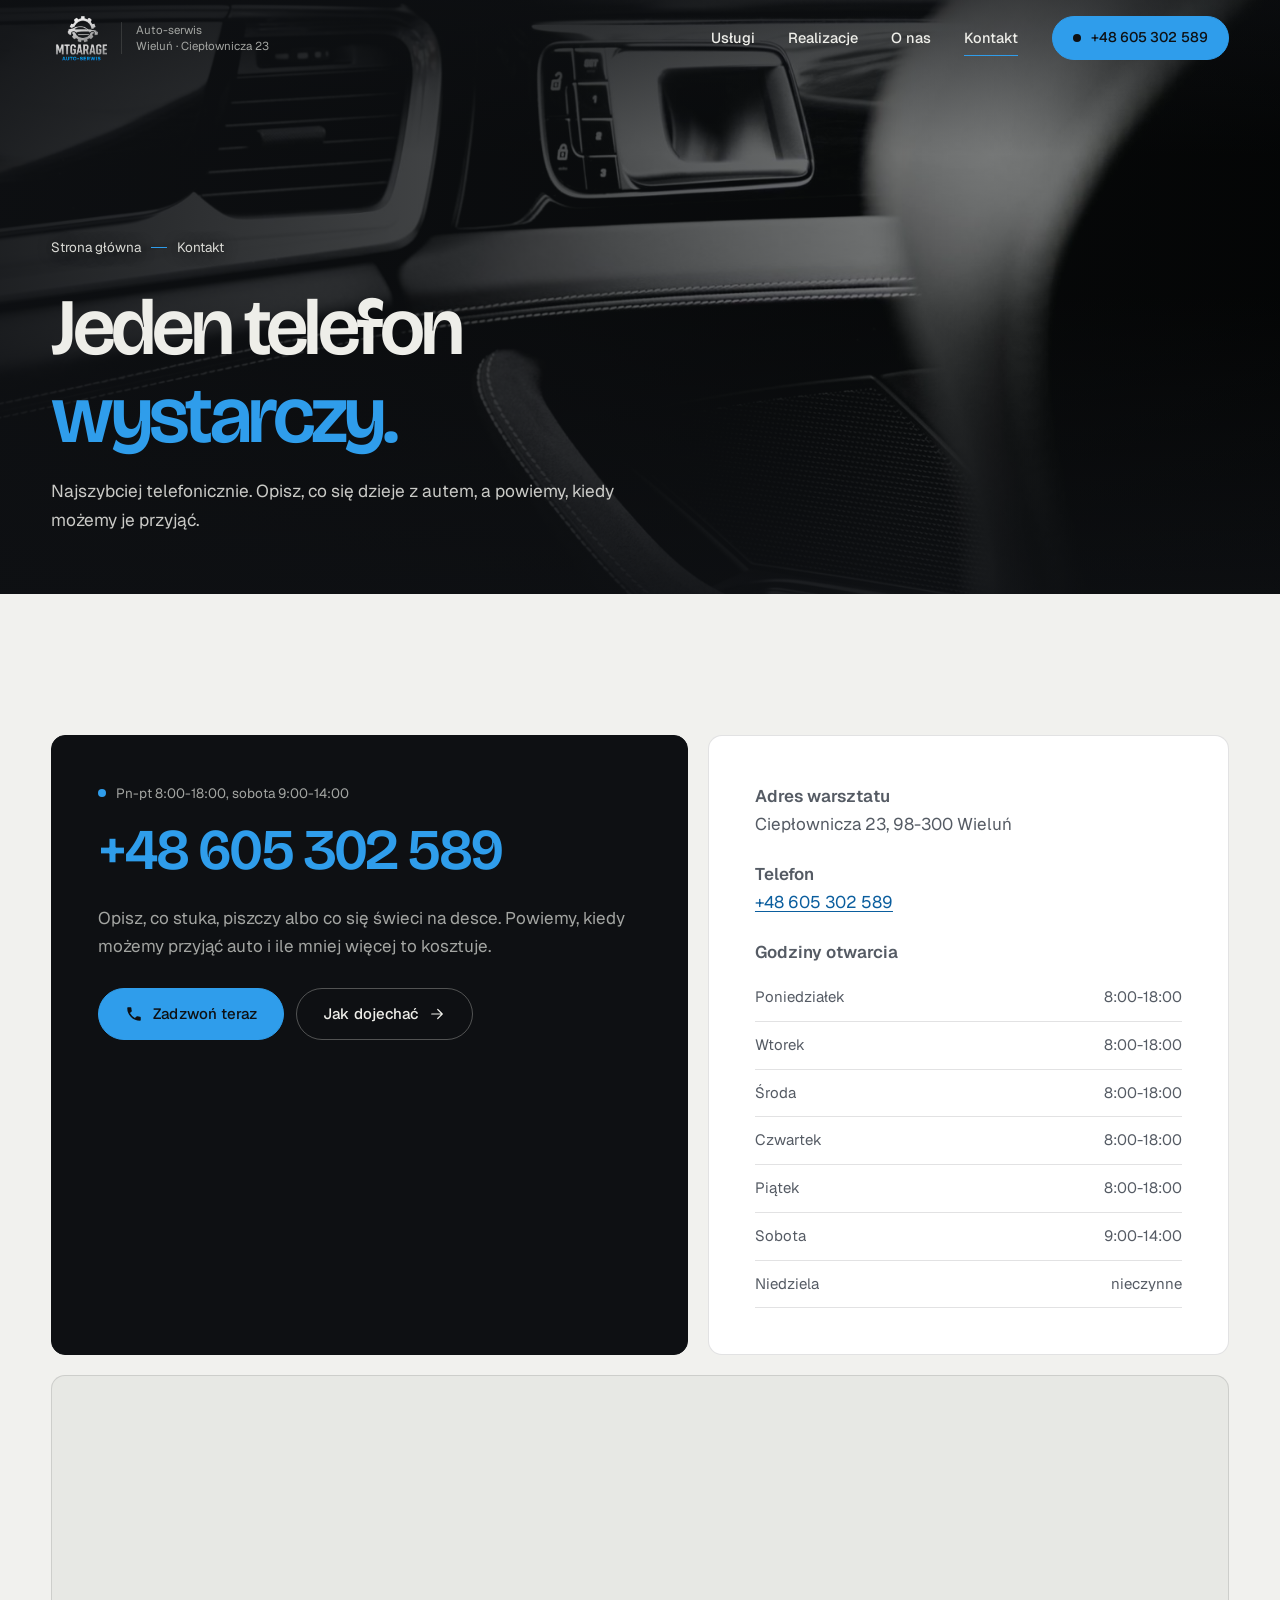
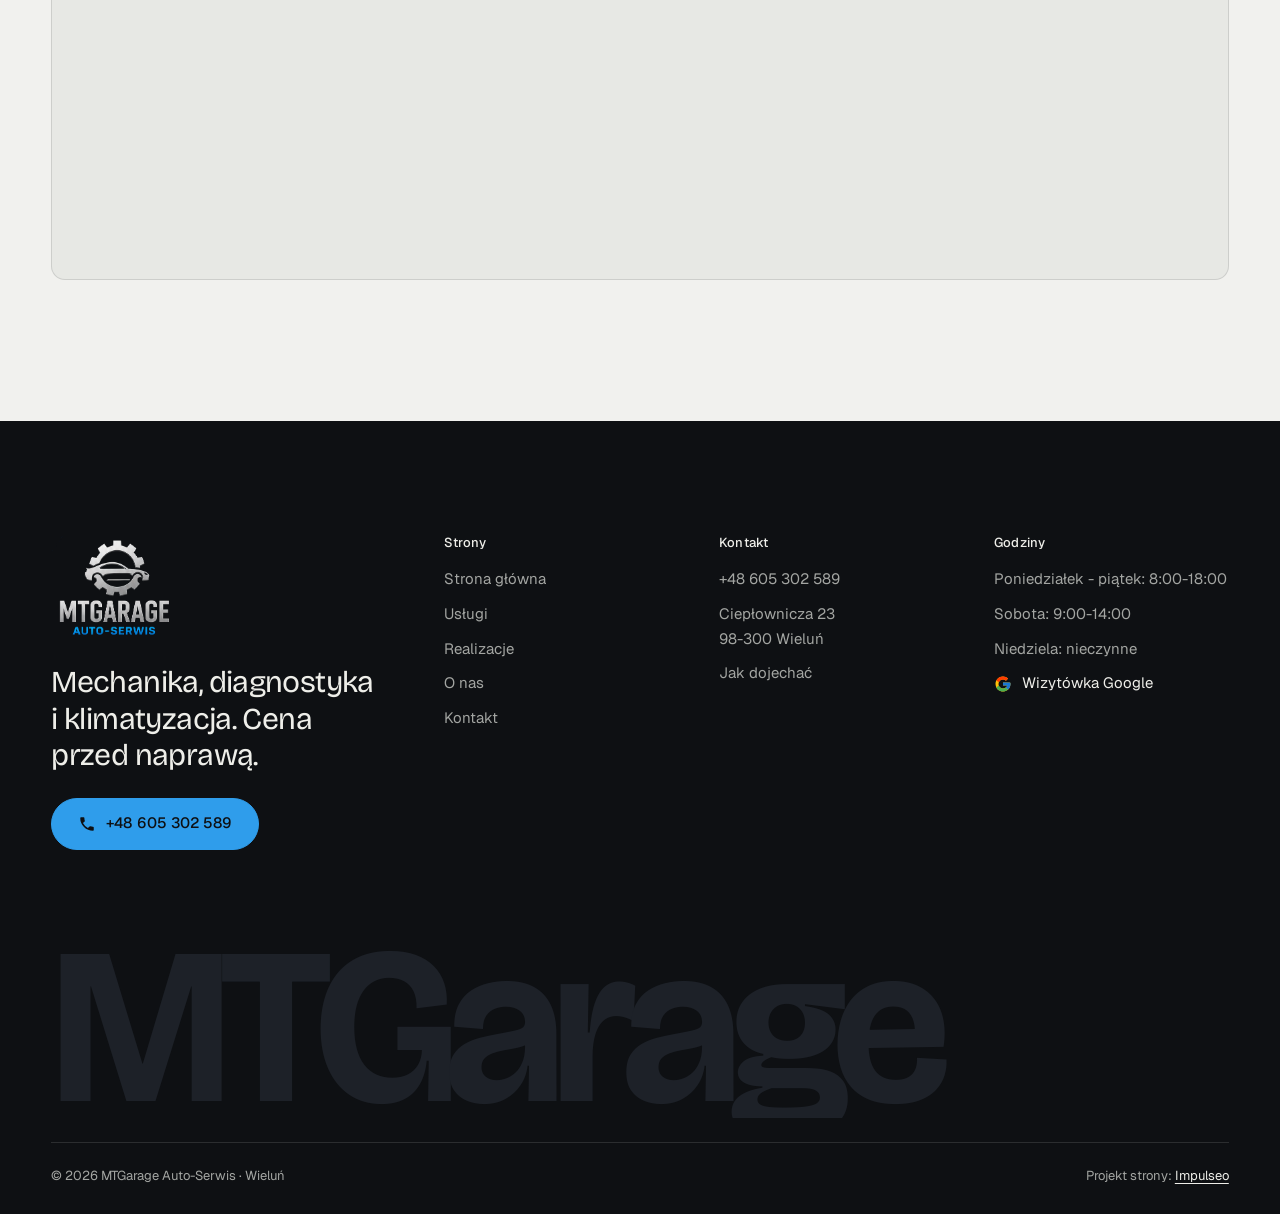
==== commit 640f9e64: "[claude-edit][cmt:ea976267-f6ce-4c19-9662-a4b2132de2a4] nowy projekt strony na wzór ElMac: grafit + " ====
--- a/kontakt.html
+++ b/kontakt.html
@@ -3,110 +3,138 @@
 <head>
 <meta charset="UTF-8">
 <meta name="viewport" content="width=device-width, initial-scale=1.0">
-<title>Kontakt - MTGarage Auto-Serwis</title>
-<meta name="description" content="Kontakt MTGarage Auto-Serwis - Ciepłownicza 23, 98-300 Wieluń">
-<link rel="canonical" href="https://kris20032.github.io/mtgarage-auto-serwis-mechanik-wielun/kontakt.html">
+<title>Kontakt - MTGarage Auto-Serwis Wieluń | Ciepłownicza 23</title>
+<meta name="description" content="MTGarage Auto-Serwis, Ciepłownicza 23, 98-300 Wieluń. Poniedziałek - piątek 8:00-18:00, sobota 9:00-14:00. Telefon: +48 605 302 589.">
+<link rel="canonical" href="https://impulseo-pl.github.io/mtgarage-auto-serwis-mechanik-wielun/kontakt.html">
 <meta name="robots" content="noindex, nofollow">
+<meta name="theme-color" content="#0E1013">
 <meta property="og:type" content="website">
 <meta property="og:locale" content="pl_PL">
 <meta property="og:site_name" content="MTGarage Auto-Serwis">
-<meta property="og:title" content="Kontakt - MTGarage Auto-Serwis">
-<meta property="og:description" content="Kontakt MTGarage Auto-Serwis - Ciepłownicza 23, 98-300 Wieluń">
-<meta property="og:url" content="https://kris20032.github.io/mtgarage-auto-serwis-mechanik-wielun/kontakt.html">
-<meta property="og:image" content="https://kris20032.github.io/mtgarage-auto-serwis-mechanik-wielun/img/og.jpg">
+<meta property="og:title" content="Kontakt - MTGarage Auto-Serwis Wieluń | Ciepłownicza 23">
+<meta property="og:description" content="MTGarage Auto-Serwis, Ciepłownicza 23, 98-300 Wieluń. Poniedziałek - piątek 8:00-18:00, sobota 9:00-14:00. Telefon: +48 605 302 589.">
+<meta property="og:url" content="https://impulseo-pl.github.io/mtgarage-auto-serwis-mechanik-wielun/kontakt.html">
+<meta property="og:image" content="https://impulseo-pl.github.io/mtgarage-auto-serwis-mechanik-wielun/img/og.jpg">
 <meta property="og:image:width" content="1200">
 <meta property="og:image:height" content="630">
 <meta name="twitter:card" content="summary_large_image">
+<script type="application/ld+json">{"@context": "https://schema.org", "@type": "AutoRepair", "name": "MTGarage Auto-Serwis", "url": "https://impulseo-pl.github.io/mtgarage-auto-serwis-mechanik-wielun/", "telephone": "+48605302589", "image": "https://impulseo-pl.github.io/mtgarage-auto-serwis-mechanik-wielun/img/og.jpg", "address": {"@type": "PostalAddress", "streetAddress": "Ciepłownicza 23", "postalCode": "98-300", "addressLocality": "Wieluń", "addressCountry": "PL"}, "geo": {"@type": "GeoCoordinates", "latitude": 51.2299917, "longitude": 18.574245}, "openingHours": ["Mo-Fr 08:00-18:00", "Sa 09:00-14:00"], "sameAs": ["https://www.google.com/maps?cid=14862300650066879575"]}</script>
+<script>(function(){var d=document.documentElement;d.classList.add('js');try{if(!window.matchMedia('(prefers-reduced-motion: reduce)').matches)d.classList.add('anim');}catch(e){}setTimeout(function(){if(!d.classList.contains('anim-ok'))d.classList.remove('anim');},3500);})();</script>
+
+<link rel="preload" as="image" href="img/g13.jpg" fetchpriority="high">
+
 <link rel="preconnect" href="https://fonts.googleapis.com">
 <link rel="preconnect" href="https://fonts.gstatic.com" crossorigin>
-<link href="https://fonts.googleapis.com/css2?family=Oswald:wght@500;600;700&family=Archivo:wght@400;500;600&display=swap" rel="stylesheet">
-<link rel="stylesheet" href="assets/styles.css?v=afd282a6">
+<link href="https://fonts.googleapis.com/css2?family=Bricolage+Grotesque:opsz,wght@12..96,400..700&family=Geist:wght@400..600&display=swap" rel="stylesheet">
+<link rel="stylesheet" href="assets/styles.css?v=20261030">
+<script src="assets/lenis.min.js?v=1.1.20" defer></script>
+<script src="assets/main.js?v=20261030" defer></script>
 </head>
 <body>
-
-<header class="nav">
-  <div class="wrap nav-inner">
-    <a class="brand brand-has-logo" href="index.html"><img class="brand-logo" src="img/logo.png" alt="MTGarage Auto-Serwis" width="374" height="306" decoding="async"></a>
-    <nav class="nav-links">
-      <a href="oferta.html">Usługi</a>
-      <a href="realizacje.html">Realizacje</a>
-      <a href="o-nas.html">O nas</a>
-      <a href="kontakt.html" class="active" aria-current="page">Kontakt</a>
-      <a href="kontakt.html" class="btn btn-accent">Umów termin</a>
-    </nav>
-    <button class="nav-toggle" aria-label="Menu"><span></span><span></span><span></span></button>
-  </div>
+<a class="skip" href="#tresc">Przejdź do treści</a>
+<header class="site-head">
+<div class="head-in">
+  <a class="brand" href="index.html" aria-label="MTGarage Auto-Serwis - strona główna">
+    <span class="znak"><img class="wm" src="img/logo-znak.png" alt="MTGarage Auto-Serwis" width="351" height="304" decoding="async"></span>
+    <span class="brand-sub">Auto-serwis<br>Wieluń · Ciepłownicza 23</span>
+  </a>
+  <nav class="nav-links" aria-label="Menu główne">
+    <a class="nl" href="oferta.html">Usługi</a><a class="nl" href="realizacje.html">Realizacje</a><a class="nl" href="o-nas.html">O&nbsp;nas</a><a class="nl" href="kontakt.html" aria-current="page">Kontakt</a>
+    <a class="btn btn-main nav-cta" href="tel:+48605302589"><span class="live" aria-hidden="true"></span>+48 605 302 589</a>
+  </nav>
+  <button class="burger" type="button" aria-label="Otwórz menu" aria-expanded="false" aria-controls="mnav"><span></span><span></span></button>
+</div>
 </header>
 
-<main>
+<div class="mnav" id="mnav">
+  <div class="mnav-in">
+    <a class="ml" href="index.html">Strona główna</a><a class="ml" href="oferta.html">Usługi</a><a class="ml" href="realizacje.html">Realizacje</a><a class="ml" href="o-nas.html">O&nbsp;nas</a><a class="ml" href="kontakt.html" aria-current="page">Kontakt</a>
+    <div class="mnav-foot">
+      <span>Pn-pt 8:00-18:00, sobota 9:00-14:00</span>
+      <a class="btn btn-main" href="tel:+48605302589"><svg class="ico" width="16" height="16" viewBox="0 0 24 24" fill="none" aria-hidden="true"><path d="M6.6 10.8a15.5 15.5 0 0 0 6.6 6.6l2.2-2.2a1 1 0 0 1 1-.24 11.4 11.4 0 0 0 3.6.58 1 1 0 0 1 1 1V20a1 1 0 0 1-1 1A17 17 0 0 1 3 4a1 1 0 0 1 1-1h3.5a1 1 0 0 1 1 1c0 1.25.2 2.46.58 3.6a1 1 0 0 1-.25 1l-2.23 2.2Z" fill="currentColor"/></svg>+48 605 302 589</a>
+    </div>
+  </div>
+</div>
+<main id="tresc">
+
 <section class="pagehead">
-  <img src="img/g7.jpg" alt="MTGarage Auto-Serwis - Umów termin" width="1600" height="1066" decoding="async">
-  <div class="wrap">
-    <span class="eyebrow">Kontakt</span>
-    <h1>Umów termin</h1>
-    <p>Zadzwoń lub napisz - powiemy, kiedy możemy przyjąć auto.</p>
+  <div class="pagehead-media"><img src="img/g13.jpg" alt="Wnętrze samochodu z bliska" width="1566" height="1036" decoding="async" fetchpriority="high"></div>
+  <div class="ph-in">
+    <p class="crumb up" style="--d:0"><a href="index.html">Strona główna</a><span class="sl" aria-hidden="true"></span>Kontakt</p>
+    <h1><span class="ln"><span class="ln-i" style="--k:0">Jeden telefon</span></span><span class="ln"><span class="ln-i" style="--k:1"><em>wystarczy.</em></span></span></h1>
+    <p class="ph-lead up" style="--d:300">Najszybciej telefonicznie. Opisz, co się dzieje z&nbsp;autem, a&nbsp;powiemy, kiedy możemy je przyjąć.</p>
   </div>
 </section>
-<section>
-  <div class="wrap contact-grid">
-    <div class="reveal">
-      <span class="eyebrow">Dane kontaktowe</span>
-      <h2 style="margin:var(--space-4) 0 var(--space-6)">MTGarage Auto-Serwis</h2>
-      <div class="info-list">
-        <div class="info-row"><div class="ic"><svg class="ico-tel" width="16" height="16" viewBox="0 0 24 24" fill="none" aria-hidden="true"><path d="M6.6 10.8a15.5 15.5 0 0 0 6.6 6.6l2.2-2.2a1 1 0 0 1 1-.24 11.4 11.4 0 0 0 3.6.58 1 1 0 0 1 1 1V20a1 1 0 0 1-1 1A17 17 0 0 1 3 4a1 1 0 0 1 1-1h3.5a1 1 0 0 1 1 1c0 1.25.2 2.46.58 3.6a1 1 0 0 1-.25 1l-2.23 2.2Z" fill="currentColor"/></svg></div><div><div class="lbl">Telefon</div><a class="val" href="tel:+48605302589">+48 605 302 589</a></div></div>
-        <div class="info-row"><div class="ic"><svg class="ico-pin" width="16" height="16" viewBox="0 0 24 24" fill="none" aria-hidden="true"><path d="M12 21s7-6.1 7-11.5A7 7 0 0 0 5 9.5C5 14.9 12 21 12 21Z" stroke="currentColor" stroke-width="1.6" fill="none"/><circle cx="12" cy="9.5" r="2.4" fill="currentColor"/></svg></div><div><div class="lbl">Adres</div><div class="val">Ciepłownicza 23, 98-300 Wieluń</div></div></div>
-        <div class="info-row"><div class="ic"><svg class="ico-clock" width="16" height="16" viewBox="0 0 24 24" fill="none" aria-hidden="true"><circle cx="12" cy="12" r="8.5" stroke="currentColor" stroke-width="1.6"/><path d="M12 7.5V12l3 2" stroke="currentColor" stroke-width="1.6" stroke-linecap="round"/></svg></div><div style="flex:1"><div class="lbl">Godziny otwarcia</div><div class="godz" style="margin-top:2px"><div class="godz-row"><b>Poniedziałek - piątek</b><span>8:00-18:00</span></div><div class="godz-row"><b>Sobota</b><span>9:00-14:00</span></div><div class="godz-row"><b>Niedziela</b><span>nieczynne</span></div></div></div></div>
+
+<section class="sec">
+  <div class="wrap">
+    <div class="k-grid">
+      <div class="k-card dark rv">
+        <span class="lbl"><span class="live" aria-hidden="true"></span>Pn-pt 8:00-18:00, sobota 9:00-14:00</span>
+        <a class="k-phone" href="tel:+48605302589">+48 605 302 589</a>
+        <p>Opisz, co stuka, piszczy albo co się świeci na desce. Powiemy, kiedy możemy przyjąć auto i&nbsp;ile mniej więcej to kosztuje.</p>
+        <div class="cta-row" style="margin-top:28px">
+          <a class="btn btn-main" href="tel:+48605302589"><svg class="ico" width="16" height="16" viewBox="0 0 24 24" fill="none" aria-hidden="true"><path d="M6.6 10.8a15.5 15.5 0 0 0 6.6 6.6l2.2-2.2a1 1 0 0 1 1-.24 11.4 11.4 0 0 0 3.6.58 1 1 0 0 1 1 1V20a1 1 0 0 1-1 1A17 17 0 0 1 3 4a1 1 0 0 1 1-1h3.5a1 1 0 0 1 1 1c0 1.25.2 2.46.58 3.6a1 1 0 0 1-.25 1l-2.23 2.2Z" fill="currentColor"/></svg>Zadzwoń teraz</a>
+          <a class="btn btn-ghost" href="https://www.google.com/maps?cid=14862300650066879575" target="_blank" rel="noopener">Jak dojechać<svg class="ico arr" width="18" height="18" viewBox="0 0 24 24" fill="none" stroke="currentColor" stroke-width="1.6" stroke-linecap="round" stroke-linejoin="round" aria-hidden="true"><path d="M5 12h14M13 6l6 6-6 6"/></svg></a>
+        </div>
+      </div>
+      <div class="k-card rv" style="--d:120">
+        <ul class="k-list">
+          <li><span><b>Adres warsztatu</b>Ciepłownicza 23, 98-300 Wieluń</span></li>
+          <li><span><b>Telefon</b><a class="u" href="tel:+48605302589">+48 605 302 589</a></span></li>
+          <li><span><b>Godziny otwarcia</b>
+            <ul class="hours"><li><span>Poniedziałek</span><span>8:00-18:00</span></li><li><span>Wtorek</span><span>8:00-18:00</span></li><li><span>Środa</span><span>8:00-18:00</span></li><li><span>Czwartek</span><span>8:00-18:00</span></li><li><span>Piątek</span><span>8:00-18:00</span></li><li><span>Sobota</span><span>9:00-14:00</span></li><li><span>Niedziela</span><span>nieczynne</span></li></ul>
+          </span></li>
+        </ul>
       </div>
     </div>
-    <div class="reveal">
-      <div class="form">
-        <h3 style="margin-bottom:var(--space-4)">Najszybciej telefonicznie</h3>
-        <p class="muted" style="margin-bottom:var(--space-5)">Zadzwoń, opisz usterkę, a powiemy, kiedy możemy przyjąć auto.</p>
-        <a href="tel:+48605302589" class="btn btn-accent" style="justify-content:center">Zadzwoń: +48 605 302 589 <span class="arr">→</span></a>
-      </div>
+    <div class="map map-lg rv">
+      <iframe title="Mapa dojazdu - MTGarage Auto-Serwis, Ciepłownicza 23, Wieluń" src="https://maps.google.com/maps?q=51.2299917,18.574245&z=15&output=embed" loading="lazy" referrerpolicy="no-referrer-when-downgrade"></iframe>
     </div>
   </div>
 </section>
-<section style="padding-top:0">
-  <div class="wrap reveal">
-    <iframe class="map" title="MTGarage Auto-Serwis - Wieluń" src="https://maps.google.com/maps?q=51.2299917%2C18.574245&z=15&output=embed" loading="lazy" referrerpolicy="no-referrer-when-downgrade"></iframe>
-  </div>
-</section>
 </main>
-
-<footer>
+<footer class="site-foot">
   <div class="wrap">
-    <div class="foot-grid">
-      <div class="foot-brand">
-        <div class="name">MTGarage Auto-Serwis</div>
-        <p>Od wymiany żarówki po rozrząd. Ty mówisz, co się dzieje z autem - my mówimy, co jest i ile zapłacisz.</p>
+    <div class="foot-top">
+      <div>
+        <img class="foot-logo" src="img/logo-znak.png" alt="MTGarage Auto-Serwis" width="351" height="304" loading="lazy" decoding="async">
+        <p class="foot-claim">Mechanika, diagnostyka i&nbsp;klimatyzacja. Cena przed naprawą.</p>
+        <a class="btn btn-main" href="tel:+48605302589"><svg class="ico" width="16" height="16" viewBox="0 0 24 24" fill="none" aria-hidden="true"><path d="M6.6 10.8a15.5 15.5 0 0 0 6.6 6.6l2.2-2.2a1 1 0 0 1 1-.24 11.4 11.4 0 0 0 3.6.58 1 1 0 0 1 1 1V20a1 1 0 0 1-1 1A17 17 0 0 1 3 4a1 1 0 0 1 1-1h3.5a1 1 0 0 1 1 1c0 1.25.2 2.46.58 3.6a1 1 0 0 1-.25 1l-2.23 2.2Z" fill="currentColor"/></svg>+48 605 302 589</a>
       </div>
-      <div class="foot-col">
-        <h4>Nawigacja</h4>
-        <a href="oferta.html">Usługi</a>
-        <a href="realizacje.html">Realizacje</a>
-        <a href="o-nas.html">O nas</a>
-        <a href="kontakt.html">Kontakt</a>
+      <div>
+        <h4>Strony</h4>
+        <ul><li><a href="index.html">Strona główna</a></li><li><a href="oferta.html">Usługi</a></li><li><a href="realizacje.html">Realizacje</a></li><li><a href="o-nas.html">O&nbsp;nas</a></li><li><a href="kontakt.html">Kontakt</a></li></ul>
       </div>
-      <div class="foot-col">
+      <div>
         <h4>Kontakt</h4>
-        <a href="tel:+48605302589">+48 605 302 589</a>
-        <p>Ciepłownicza 23, 98-300 Wieluń</p>
-        <a href="https://www.google.com/maps?cid=14862300650066879575" target="_blank" rel="noopener">Jak dojechać →</a>
-      <div class="foot-soc">
-        <a class="soc" href="https://www.google.com/maps?cid=14862300650066879575" target="_blank" rel="noopener" aria-label="Google - MTGarage Auto-Serwis"><svg viewBox="0 0 24 24" aria-hidden="true" focusable="false"><path d="M12.48 10.92v3.28h7.84c-.24 1.84-.853 3.187-1.787 4.133-1.147 1.147-2.933 2.4-6.053 2.4-4.827 0-8.6-3.893-8.6-8.72s3.773-8.72 8.6-8.72c2.6 0 4.507 1.027 5.907 2.347l2.307-2.307C18.747 1.44 16.133 0 12.48 0 5.867 0 .307 5.387.307 12s5.56 12 12.173 12c3.573 0 6.267-1.173 8.373-3.36 2.16-2.16 2.84-5.213 2.84-7.667 0-.76-.053-1.467-.173-2.053H12.48z" fill="currentColor"/></svg></a>
+        <ul>
+          <li><a href="tel:+48605302589">+48 605 302 589</a></li>
+          <li>Ciepłownicza 23<br>98-300 Wieluń</li>
+          <li><a href="https://www.google.com/maps?cid=14862300650066879575" target="_blank" rel="noopener">Jak dojechać</a></li>
+        </ul>
       </div>
+      <div>
+        <h4>Godziny</h4>
+        <ul>
+          <li>Poniedziałek - piątek: 8:00-18:00</li>
+          <li>Sobota: 9:00-14:00</li>
+          <li>Niedziela: nieczynne</li>
+          <li><a class="soc" href="https://www.google.com/maps?cid=14862300650066879575" target="_blank" rel="noopener" aria-label="Wizytówka MTGarage w Google"><svg class="g-logo" viewBox="0 0 48 48" aria-hidden="true"><path fill="#FFC107" d="M43.6 20.5H42V20H24v8h11.3C33.7 32.7 29.2 36 24 36c-6.6 0-12-5.4-12-12s5.4-12 12-12c3.1 0 5.8 1.2 7.9 3.1l5.7-5.7C34 6.1 29.3 4 24 4 12.9 4 4 12.9 4 24s8.9 20 20 20 20-8.9 20-20c0-1.3-.1-2.4-.4-3.5z"/><path fill="#FF3D00" d="m6.3 14.7 6.6 4.8C14.7 15.1 19 12 24 12c3.1 0 5.8 1.2 7.9 3.1l5.7-5.7C34 6.1 29.3 4 24 4 16.3 4 9.7 8.3 6.3 14.7z"/><path fill="#4CAF50" d="M24 44c5.2 0 9.9-2 13.4-5.2l-6.2-5.2A11.9 11.9 0 0 1 24 36c-5.2 0-9.6-3.3-11.3-7.9l-6.5 5C9.5 39.6 16.2 44 24 44z"/><path fill="#1976D2" d="M43.6 20.5H42V20H24v8h11.3a12 12 0 0 1-4.1 5.6l6.2 5.2C37 39.2 44 34 44 24c0-1.3-.1-2.4-.4-3.5z"/></svg>Wizytówka Google</a></li>
+        </ul>
       </div>
     </div>
-    <div class="foot-bot">
-      <span>© 2026 MTGarage Auto-Serwis</span>
+    <div class="foot-mark" aria-hidden="true">MTGarage</div>
+    <div class="foot-bottom">
+      <span>© 2026 MTGarage Auto-Serwis · Wieluń</span>
       <span>Projekt strony: <a class="foot-credit" href="https://impulseo.pl" target="_blank" rel="noopener">Impulseo</a></span>
     </div>
   </div>
 </footer>
-<div class="sticky-reserve"><a class="sr-book" href="kontakt.html">Umów termin</a><a class="sr-call" href="tel:+48605302589" aria-label="Zadzwoń"><svg class="ico-tel" width="16" height="16" viewBox="0 0 24 24" fill="none" aria-hidden="true"><path d="M6.6 10.8a15.5 15.5 0 0 0 6.6 6.6l2.2-2.2a1 1 0 0 1 1-.24 11.4 11.4 0 0 0 3.6.58 1 1 0 0 1 1 1V20a1 1 0 0 1-1 1A17 17 0 0 1 3 4a1 1 0 0 1 1-1h3.5a1 1 0 0 1 1 1c0 1.25.2 2.46.58 3.6a1 1 0 0 1-.25 1l-2.23 2.2Z" fill="currentColor"/></svg></a></div>
+<div class="sticky-call">
+  <a class="btn btn-main" href="tel:+48605302589"><svg class="ico" width="16" height="16" viewBox="0 0 24 24" fill="none" aria-hidden="true"><path d="M6.6 10.8a15.5 15.5 0 0 0 6.6 6.6l2.2-2.2a1 1 0 0 1 1-.24 11.4 11.4 0 0 0 3.6.58 1 1 0 0 1 1 1V20a1 1 0 0 1-1 1A17 17 0 0 1 3 4a1 1 0 0 1 1-1h3.5a1 1 0 0 1 1 1c0 1.25.2 2.46.58 3.6a1 1 0 0 1-.25 1l-2.23 2.2Z" fill="currentColor"/></svg>Zadzwoń</a>
+  <a class="btn btn-ghost" href="kontakt.html">Kontakt i&nbsp;dojazd</a>
+</div>
 <div class="demo-wazne" data-do="2026-11-05" data-cykl="3" hidden><svg class="dw-ico" width="13" height="13" viewBox="0 0 24 24" fill="none" aria-hidden="true"><circle cx="12" cy="12" r="8.6" stroke="currentColor" stroke-width="1.8"/><path d="M12 7.2V12l3.3 2" stroke="currentColor" stroke-width="1.8" stroke-linecap="round"/></svg><span class="dw-txt"></span></div>
-
-<script src="assets/main.js"></script>
 </body>
 </html>
--- a/assets/styles.css
+++ b/assets/styles.css
@@ -1,589 +1,504 @@
-/* ============================================================
-   STOLBASZ — premium, architektoniczny B2B fit-out
-   Jasna paleta, zero brązu. System wg premium-web-craft.
-   Projekt strony: Impulseo (impulseo.pl)
-   ============================================================ */
-
+/* MTGarage Auto-Serwis, Wieluń. Projekt strony: Impulseo, 10.2026.
+   Paleta: grafit + niebieski z logo MTGarage. Krój: Bricolage Grotesque + Geist. */
 :root{
-  /* PALETA — jasna, architektoniczna, chłodna */
-  --paper:#f4f5f7;          /* główne tło */
-  --paper-2:#e7e9ee;        /* sekcje alternatywne (chłodny jasny szary) */
-  --paper-3:#e7e9ee;        /* delikatne wypełnienia */
-  --ink:#14171c;            /* tekst główny — chłodny grafit */
-  --ink-soft:#1f242c;       /* nagłówki drugorzędne */
-  --muted:#8b9099;          /* tekst poboczny */
-  --line:rgba(20,23,28,.12);/* hairline */
-  --accent:#c8a04a;         /* stonowany petrol-slate — jedyny akcent */
-  --accent-d:#9a7a31;
-  --accent-soft:rgba(200,160,74,.10);
-  --dark:#14171c;           /* sekcje ciemne (stopka/CTA) */
-
-  /* HOVER ZDJĘĆ — JEDEN standard dla całego silnika (decyzja K. 04.08.2026, artefakt z wariantami).
-     AKTUALNE (K.+Szymon 09.08.2026, wybór z artefaktu 6 wariantów): zoom 1.05 przy 1.4s -
-     przy tak długim czasie mocniejszy kadr NIE skacze, tylko „oddycha". Poprzedni standard
-     (1.02 / .55s z 04.08) odbierany jako dynamiczny i szybki.
-     Spoczynek lekko przygaszony, ale TYLKO tam, gdzie jest mysz (@media hover:hover) —
-     na telefonie zdjęcia zostają w pełnej jasności. */
-  --img-zoom:1.05;                   /* K.+Szymon 09.08: wariant F z artefaktu porównawczego */
-  --img-rest:brightness(.95) saturate(.99);
-  --img-hot:brightness(1.06) saturate(1.05);
-  --img-dur:1.4s;                    /* K.+Szymon 09.08 (wariant F): powoli = elegancko */
-  --img-ease:cubic-bezier(.16,.84,.44,1);  /* miękki ogon, efekt „oddychania" */
-
-  /* ODSTĘPY — skala 4/8 */
-  --space-1:4px; --space-2:8px; --space-3:12px; --space-4:16px; --space-5:24px;
-  --space-6:32px; --space-7:48px; --space-8:64px; --space-9:96px; --space-10:128px;
-
-  /* TYPOGRAFIA — fluid clamp() (skala podbita 16.07.2026: większe, czytelniejsze litery — uwaga Adama) */
-  --text-sm:clamp(.9rem,.87rem + .12vw,1rem);
-  --text-base:clamp(1.08rem,1.04rem + .18vw,1.2rem);
-  --text-lg:clamp(1.24rem,1.15rem + .34vw,1.44rem);
-  --text-h3:clamp(1.34rem,1.22rem + .55vw,1.66rem);
-  --text-h2:clamp(2.1rem,1.66rem + 2.1vw,3.1rem);
-  --text-h1:clamp(2.9rem,2.1rem + 4vw,5.1rem);
-
-  /* PROMIENIE — architektoniczne, raczej ostre */
-  --r-sm:3px; --r-md:6px; --r-lg:10px;
-
-  /* RUCH */
-  --ease:cubic-bezier(.25,.46,.45,.94); --dur:.24s;
-
-  /* CIENIE — miękkie, warstwowe */
-  --sh-sm:0 1px 2px rgba(16,24,32,.04), 0 2px 8px rgba(16,24,32,.05);
-  --sh-md:0 2px 6px rgba(16,24,32,.05), 0 12px 28px -8px rgba(16,24,32,.12);
-  --sh-lg:0 6px 14px rgba(16,24,32,.07), 0 26px 56px -18px rgba(16,24,32,.22);
-
-  --hairline:1px solid var(--line);
-
-  --font-display:'Oswald','Archivo',sans-serif;
-  --font-body:'Archivo',sans-serif;
-}
-
-*{box-sizing:border-box;margin:0;padding:0}
-html{scroll-behavior:smooth}
-body{
-  font-family:var(--font-body);
-  font-size:var(--text-base);
-  line-height:1.65;
-  color:var(--ink);
-  background:var(--paper);
-  -webkit-font-smoothing:antialiased;
-  text-rendering:optimizeLegibility;
-}
-img{max-width:100%;height:auto;display:block}  /* height:auto = width/height z atrybutów trzyma proporcje (TOP#12) */
+  --ink:#0E1013;--ink-2:#15181D;--ink-3:#1D2128;--ink-line:rgba(238,238,233,.13);
+  --paper:#F1F1EE;--paper-2:#E7E8E4;--line:rgba(18,20,24,.12);
+  --text:#121418;--muted:#555B64;
+  --on-dark:#EEEEE9;--on-dark-2:#A3A5A2;
+  --accent:#2F9DEB;--accent-d:#0B5E9E;--accent-soft:rgba(47,157,235,.14);
+  --paper-3:#FFFFFF;
+  --f-display:"Bricolage Grotesque","Geist",system-ui,sans-serif;
+  --f-body:"Geist",system-ui,-apple-system,"Segoe UI",sans-serif;
+  --expo:cubic-bezier(.16,1,.3,1);--ease:cubic-bezier(.16,.84,.44,1);--in:cubic-bezier(.7,0,.84,0);
+  --wrap:min(1320px, 100% - clamp(40px, 8vw, 128px));
+  --nav-h:76px;
+  --img-zoom:1.05;--img-dur:1.4s;--img-rest:brightness(1);--img-hot:brightness(1.08);
+}
+*,*::before,*::after{box-sizing:border-box}
+html{-webkit-text-size-adjust:100%;background:var(--ink)}
+html.lenis,html.lenis body{height:auto}
+.lenis.lenis-smooth [data-lenis-prevent]{overscroll-behavior:contain}
+.lenis.lenis-stopped{overflow:clip}
+.lenis.lenis-smooth iframe{pointer-events:none}
+body{margin:0;font-family:var(--f-body);font-size:17px;line-height:1.65;color:var(--text);background:var(--paper);-webkit-font-smoothing:antialiased;-moz-osx-font-smoothing:grayscale;overflow-x:clip}
+img{display:block;max-width:100%;height:auto}
 a{color:inherit;text-decoration:none}
-
-.wrap{width:min(92%,1180px);margin-inline:auto}
-section{padding-block:clamp(52px,6.5vw,96px)}
-
-h1,h2,h3{font-family:var(--font-display);font-weight:700;line-height:1.08;letter-spacing:-.02em;color:var(--ink)}
-h1{font-size:var(--text-h1);letter-spacing:-.035em}
-h2{font-size:var(--text-h2);letter-spacing:-.025em}
-h3{font-size:var(--text-h3)}
-/* MIARA — długość wiersza. WCAG 2.2 SC 1.4.8: max 80 znaków; Butterick: 45–90.
-   68ch daje realnie 72–78 znaków polskiego tekstu, czyli z zapasem pod granicą.
-   Wcześniej limit miał TYLKO <p> — <li>, <blockquote> i <dd> nie miały żadnego,
-   i to jedyny powód, dla którego 23 bloki na dwóch oddanych stronach jadą po
-   83–106 znaków w wierszu (pomiar 07.08.2026, bramka `miara`).
-   ⚠️ Listy i definicje ograniczamy TYLKO bez klasy: `ul`/`ol` z klasą to u nas
-   układ (siatki kafli, menu), a nie tekst ciągły — tam miarę wyznacza układ. */
-/* 60ch, nie 68ch (K. 10.08): po zmianie fontów na węższe kroje (DM Sans i spółka)
-   w 68ch mieściło się ~90 znaków - bramka pikselowa słusznie zgłaszała przekroczenie
-   granicy 80. Pomiar na żywej przeglądarce: 60ch = 90 znaków, 53ch = ~78 znaków, czyli normę WCAG 1.4.8. */
-:root{ --miara:53ch }
-p{max-width:min(100%,var(--miara))}
-blockquote,
-ul:not([class])>li, ol:not([class])>li,
-dl:not([class])>dd{max-width:min(100%,var(--miara))}
-
-/* ⚠️ Świadomie BEZ wyjątku `.tile p,.card p,.svc p{max-width:none}`, choć nasuwa się sam:
-   te akapity BYŁY już ograniczone (stare `p{max-width:65ch}`), więc „wyjątek" nie odblokowałby
-   niczego nowego — tylko ROZLUŹNIŁ stan sprzed zmiany na wszystkich demach naraz.
-   `figcaption` żadna z reguł wyżej nie dotyczy, więc też nie potrzebuje zwolnienia. */
-
-/* ŁAMANIE. `balance` wyrównuje długości wierszy w nagłówku, `pretty` pilnuje ostatniego
-   wiersza akapitu, żeby nie został w nim jeden wyraz. Obsługiwane od Chrome 117 /
-   Safari 17.5; starsze przeglądarki po prostu ignorują tę własność.
-   `text-wrap:pretty` nie występowało dotąd ANI RAZ w silniku ani w repo klientów. */
-h1,h2,h3,.lead,.lede{text-wrap:balance}
-p,li,blockquote,dd{text-wrap:pretty}
-
-.eyebrow{
-  font-family:var(--font-body);
-  font-size:var(--text-sm);
-  font-weight:600;
-  letter-spacing:.18em;
-  text-transform:uppercase;
-  color:var(--accent);
-  display:inline-flex;align-items:center;gap:var(--space-3);
-}
-/* flex:none + margin-top = kreska trzyma się PIERWSZEJ linii. Wcześniej align-items:center
-   centrowało ją względem całego bloku i przy zawinięciu (długi kicker typu
-   „…WNĘTRZ · LESZNO · OD 2019") druga linia lądowała z brzydkim wcięciem. */
-.eyebrow{align-items:flex-start}
-.eyebrow>*,.eyebrow{text-wrap:balance}   /* dlugi kicker lamal sie na sierote typu samo „2019" w drugiej linii */
-.eyebrow::before{content:"";width:28px;height:1px;background:var(--accent);display:inline-block;flex:none;margin-top:.62em}
-
-.muted{color:var(--muted)}
-.lead{font-size:var(--text-lg);line-height:1.55;color:var(--ink-soft);max-width:50ch}
-
-/* ---------- BUTTONS ---------- */
-.btn{
-  display:inline-flex;align-items:center;gap:var(--space-2);
-  font-weight:600;font-size:var(--text-sm);letter-spacing:.02em;
-  padding:var(--space-4) var(--space-6);
-  border-radius:var(--r-sm);
-  transition:transform var(--dur) var(--ease),box-shadow var(--dur) var(--ease),background var(--dur) var(--ease);
-  cursor:pointer;border:1px solid transparent;
-}
-.btn-accent{background:var(--accent);color:#fff;box-shadow:var(--sh-sm)}
-.btn-accent:hover{background:var(--accent-d);transform:translateY(-2px);box-shadow:var(--sh-md)}
-.btn-accent:active{transform:translateY(0);box-shadow:var(--sh-sm)}
-.btn-ghost{background:transparent;color:var(--ink);border-color:var(--line)}
-.btn-ghost:hover{border-color:var(--accent);color:var(--accent);transform:translateY(-2px)}
-.btn-light{background:#fff;color:var(--ink);box-shadow:var(--sh-sm)}
-.btn-light:hover{transform:translateY(-2px);box-shadow:var(--sh-md)}
-.btn .arr{transition:transform var(--dur) var(--ease)}
-.btn:hover .arr{transform:translateX(4px)}
-
-/* ---------- NAV ---------- */
-.nav{
-  position:sticky;top:0;z-index:50;
-  background:color-mix(in srgb,var(--paper) 88%,transparent);
-  backdrop-filter:saturate(140%) blur(10px);
-  border-bottom:var(--hairline);
-}
-.nav-inner{display:flex;align-items:center;justify-content:space-between;gap:var(--space-5);height:72px}
-/* ANTY-NACHODZENIE (K. 05.08.2026): długa nazwa firmy + przycisk z pełnym numerem nie mieściły się w pasku
-   i flex ściskał linki PONIŻEJ ich treści - "Kontakt" wchodził na ramkę "Zadzwoń +48 ...". Teraz ustępuje
-   nazwa marki (skrót wielokropkiem), a menu i przycisk nigdy się nie kurczą ani nie zachodzą na siebie. */
-.brand{display:flex;flex-direction:column;line-height:1;min-width:0;flex:0 1 auto}
-.brand .name{font-family:var(--font-display);font-weight:800;font-size:1.35rem;letter-spacing:.04em;white-space:nowrap;overflow:hidden;text-overflow:ellipsis}
-.brand .sub{font-size:.62rem;letter-spacing:.34em;text-transform:uppercase;color:var(--muted);margin-top:5px;white-space:nowrap;overflow:hidden;text-overflow:ellipsis}
-.nav-links{display:flex;align-items:center;gap:var(--space-6);flex:0 0 auto}
-.nav-links a{font-size:var(--text-sm);font-weight:500;color:var(--ink-soft);position:relative;padding-block:4px;white-space:nowrap;transition:color var(--dur) var(--ease)}
-.nav-links a::after{content:"";position:absolute;left:0;bottom:0;width:0;height:1.5px;background:var(--accent);transition:width var(--dur) var(--ease)}
-.nav-links a:hover,.nav-links a.active{color:var(--ink)}
-.nav-links a:hover::after,.nav-links a.active::after{width:100%}
-.nav-links .btn{padding:var(--space-2) var(--space-5)}
-/* przyciski w nav: właściwy kolor (przebij .nav-links a) + bez podkreślenia */
-.nav-links a.btn-accent{color:#fff}
-.nav-links a.btn-ghost,.nav-links a.btn-light{color:var(--ink)}
-/* CTA w pasku: NIE podkreślenie spod linków menu, ale ten sam przelatujący błysk,
-   co na wszystkich innych przyciskach (zgłoszenie K. 13.08.2026 - „na hero jest efekt
-   światła przechodzącego przez przycisk, na navbarze go nie ma, a mają być identyczne").
-   Reguła `.nav-links a::after` jest silniejsza od `.btn::after`, więc trzeba jej
-   geometrię wyzerować i wpisać połysk z nazwy - samo `display:none` gasiło efekt. */
-.nav-links a.btn::after{
-  display:block;content:"";position:absolute;inset:0;z-index:-1;pointer-events:none;
-  width:auto;height:auto;border-radius:inherit;   /* kasuje geometrię podkreślenia (width:0;height:1.5px) */
-  background:linear-gradient(100deg,transparent 32%,rgba(255,255,255,.20) 50%,transparent 68%);
-  translate:-120% 0}
-@media (prefers-reduced-motion:no-preference){
-  .nav-links a.btn:hover::after{translate:120% 0;transition:translate .75s var(--mt-ease,cubic-bezier(.16,.84,.44,1))}
-}
-.nav-toggle{display:none;background:none;border:none;cursor:pointer;flex-direction:column;gap:5px;padding:8px}
-.nav-toggle span{width:24px;height:2px;background:var(--ink);transition:var(--dur)}
-/* Ciasny zakres MIĘDZY menu mobilnym a pełnym pulpitem: zbijamy odstępy i nazwę marki,
-   żeby wszystko zmieściło się naturalnie, zanim w ogóle dojdzie do skracania wielokropkiem. */
-@media(max-width:1280px) and (min-width:921px){
-  .nav-links{gap:var(--space-4)}
-  .nav-links .btn{padding:var(--space-2) var(--space-4)}
-  .brand .name{font-size:1.15rem}
-}
-
-/* ---------- HERO (split) ---------- */
-.hero{position:relative;overflow:hidden;border-bottom:var(--hairline)}
-.hero-grid{display:grid;grid-template-columns:1.05fr .95fr;gap:clamp(24px,4vw,60px);align-items:center;
-  padding-block:clamp(36px,4.5vw,64px)}
-.hero-copy .eyebrow{margin-bottom:var(--space-5)}
-.hero-copy h1{margin-bottom:var(--space-5)}
-.hero-copy .lead{margin-bottom:var(--space-7)}
-.hero-actions{display:flex;flex-wrap:wrap;gap:var(--space-4)}
-.hero-art{position:relative;aspect-ratio:4/3;border-radius:var(--r-lg);overflow:hidden;box-shadow:var(--sh-lg)}
-.hero-art img{width:100%;height:100%;object-fit:cover}
-.hero-art::after{content:"";position:absolute;inset:0;background:linear-gradient(180deg,transparent 55%,rgba(18,24,28,.28))}
-.hero-badge{position:absolute;left:var(--space-5);bottom:var(--space-5);z-index:2;
-  background:rgba(252,252,251,.94);backdrop-filter:blur(4px);
-  border-radius:var(--r-md);padding:var(--space-4) var(--space-5);box-shadow:var(--sh-md);max-width:78%}
-.hero-badge strong{display:block;font-family:var(--font-display);font-size:1rem;letter-spacing:-.01em}
-.hero-badge span{font-size:var(--text-sm);color:var(--muted)}
-
-/* ---------- HERO duży / kinowy (strona główna) ---------- */
-.hero-cine{position:relative;min-height:clamp(560px,82vh,840px);min-height:clamp(560px,82svh,840px);display:flex;align-items:center;overflow:hidden;border-bottom:var(--hairline)}
-.hero-cine>img{position:absolute;inset:0;width:100%;height:100%;object-fit:cover;z-index:0}
-.hero-cine::after{content:"";position:absolute;inset:0;z-index:1;
-  background:linear-gradient(95deg,rgba(13,18,23,.86) 0%,rgba(13,18,23,.64) 32%,rgba(13,18,23,.24) 62%,rgba(13,18,23,.04) 100%)}
-.hero-cine .wrap{position:relative;z-index:2;padding-block:var(--space-8)}
-.hero-cine .hero-copy{max-width:660px}
-.hero-cine .eyebrow{color:#fff;margin-bottom:var(--space-5)}
-.hero-cine .eyebrow::before{background:#fff}
-.hero-cine h1{color:#fff;margin-bottom:var(--space-5);font-size:clamp(2.9rem,2rem + 4.4vw,5.2rem);text-wrap:balance}
-.hero-cine .lead{color:rgba(255,255,255,.92);max-width:48ch;margin-bottom:var(--space-7)}
-.hero-cine .hero-actions{display:flex;flex-wrap:wrap;gap:var(--space-4)}
-/* NISKIE OKNO (laptop z dokiem i paskami przeglądarki ma ~700-780 px wysokości widoku):
-   H1 do 5.2rem + długi lead nie mieściły się i przyciski wypadały POD krawędź ekranu -
-   klient widział stronę bez ani jednego CTA. Skalujemy w dół, zamiast przycinać treść. */
-@media(min-width:821px) and (max-height:820px){
-  .hero-cine{min-height:clamp(520px,94svh,780px)}
-  .hero-cine .wrap{padding-block:var(--space-6)}
-  .hero-cine h1{font-size:clamp(2.2rem,1.5rem + 2.6vw,3.6rem);margin-bottom:var(--space-4)}
-  .hero-cine .eyebrow{margin-bottom:var(--space-4)}
-  .hero-cine .lead{margin-bottom:var(--space-5);max-width:44ch}
-}
-@media(max-width:680px){
-  .hero-cine{min-height:clamp(520px,76vh,640px);min-height:clamp(520px,76svh,640px);align-items:flex-end}
-  .hero-cine::after{background:linear-gradient(0deg,rgba(13,18,23,.9) 6%,rgba(13,18,23,.45) 55%,rgba(13,18,23,.25) 100%)}
-  .hero-cine .wrap{padding-bottom:var(--space-9)}
-  /* TELEFON (~90% oglądających): lead potrafił zająć 8 linii i zepchnąć CTA poza pierwszy ekran.
-     Zwężamy interlinię i skalę - treści nie ucinamy, bo to ona sprzedaje. */
-  .hero-cine .lead{font-size:.98rem;line-height:1.5;margin-bottom:var(--space-5)}
-  .hero-cine .eyebrow{font-size:.72rem;letter-spacing:.13em;margin-bottom:var(--space-4)}
-  .hero-cine .eyebrow::before{width:20px}
-  .hero-cine h1{margin-bottom:var(--space-4)}
-}
-
-/* full-bleed hero variant (podstrony) */
-.pagehead{position:relative;min-height:46vh;min-height:46svh;display:flex;align-items:flex-end;overflow:hidden;border-bottom:var(--hairline)}
-.pagehead img{position:absolute;inset:0;width:100%;height:100%;object-fit:cover}
-/* 10.08.2026 (decyzja K.): mocniejsze przyciemnienie + cień pod tekstem. Bramka mierzyła na
-   nagłówkach podstron 3,38-3,43:1 przy wymaganych 4,5 — jasne zdjęcie (hala, śnieg, niebo)
-   podchodziło pod biały tekst. Zdjęcia klientów są różne, więc kontrast musi dawać WARSTWA,
-   a nie szczęśliwy dobór kadru. */
-.pagehead::after{content:"";position:absolute;inset:0;background:linear-gradient(180deg,rgba(18,24,28,.40),rgba(18,24,28,.76))}
-.pagehead .wrap{position:relative;z-index:2;padding-block:var(--space-9);color:#fff}
-.pagehead h1{color:#fff;max-width:18ch;text-shadow:0 2px 16px rgba(0,0,0,.55)}
-.pagehead .eyebrow{color:#fff}
-.pagehead .eyebrow::before{background:#fff}
-.pagehead p{color:rgba(255,255,255,.92);margin-top:var(--space-4);max-width:54ch;text-shadow:0 1px 12px rgba(0,0,0,.5)}
-
-/* ---------- STRIP (pasek skrótów / liczby) ---------- */
-.strip{background:var(--dark);color:#fff}
-/* PASEK HASEŁ — standard 04.08.2026 (decyzja K.): 5 haseł w JEDNYM rzędzie, tekst WYŚRODKOWANY,
-   węższe marginesy boczne niż reszta strony (pasek ma iść szerzej), równe wysokości kolumn. */
-.strip .wrap{width:min(96%,1440px);display:grid;grid-template-columns:repeat(5,1fr);
-  gap:var(--space-5);padding-block:var(--space-7);align-items:stretch}
-.strip .item .k{font-family:var(--font-display);font-size:clamp(1.05rem,.82rem + .85vw,1.55rem);
-  font-weight:800;letter-spacing:-.02em;color:#fff;line-height:1.18;text-wrap:balance}
-.strip .item .v{font-size:var(--text-sm);color:rgba(255,255,255,.66);margin-top:var(--space-2);line-height:1.4}
-.strip .item{border-left:2px solid var(--accent);padding-inline:var(--space-4);
-  text-align:center;display:flex;flex-direction:column;justify-content:center}
-/* liczba kolumn = liczba haseł, żeby ostatnie nie zostawało samo w drugim rzędzie.
-   Klasę n-N nadaje multipage.py; domyślnie (bez klasy) pasek jest 5-kolumnowy. */
-.strip.n-2 .wrap{grid-template-columns:repeat(2,1fr)}
-.strip.n-3 .wrap{grid-template-columns:repeat(3,1fr)}
-.strip.n-4 .wrap{grid-template-columns:repeat(4,1fr);gap:var(--space-6)}
-.strip.n-4 .item .k{font-size:clamp(1.3rem,1rem + 1.1vw,2rem)}
-.strip.n-6 .wrap{grid-template-columns:repeat(6,1fr);gap:var(--space-4)}
-.strip.n-6 .item .k{font-size:clamp(.98rem,.8rem + .7vw,1.35rem)}
-/* równe łamanie: zamiast "długa linia + jedno słowo" obie linie zbliżonej długości */
-.strip .item .k{text-wrap:balance}
-
-/* ---------- SECTION HEAD ---------- */
-.head{max-width:48rem;margin-bottom:var(--space-8)}
-.head.center{margin-inline:auto;text-align:center}
-.head .eyebrow{margin-bottom:var(--space-4)}
-.head h2{margin-bottom:var(--space-4)}
-.head p{color:var(--muted);font-size:var(--text-lg);line-height:1.55}
-.head.center p{margin-inline:auto}
-
-/* ---------- INTRO SPLIT ---------- */
-.split{display:grid;grid-template-columns:.92fr 1.08fr;gap:clamp(28px,5vw,80px);align-items:center}
-.split.rev{grid-template-columns:1.08fr .92fr}
-.split.rev .split-art{order:-1}
-.split-art{position:relative;aspect-ratio:5/4;border-radius:var(--r-lg);overflow:hidden;box-shadow:var(--sh-lg)}
-.split-art img{width:100%;height:100%;object-fit:cover}
-.split-copy h2{margin-bottom:var(--space-5)}
-.split-copy p+p{margin-top:var(--space-4)}
-.split-copy .btn{margin-top:var(--space-6)}
-
-/* ---------- SERVICES (zakres) ---------- */
-.svc-grid{display:grid;grid-template-columns:repeat(auto-fit,minmax(280px,1fr));gap:var(--space-5)}
-.svc{background:#fff;border:var(--hairline);border-radius:var(--r-md);padding:var(--space-7) var(--space-6);
-  transition:transform var(--dur) var(--ease),box-shadow var(--dur) var(--ease),border-color var(--dur) var(--ease);
-  position:relative;overflow:hidden}
-.svc::before{content:"";position:absolute;left:0;top:0;width:3px;height:0;background:var(--accent);transition:height var(--dur) var(--ease)}
-.svc:hover{transform:translateY(-4px);box-shadow:var(--sh-md);border-color:transparent}
-.svc:hover::before{height:100%}
-.svc .ic{font-family:var(--font-display);font-size:.8rem;font-weight:700;letter-spacing:.12em;color:var(--accent);margin-bottom:var(--space-4)}
-.svc h3{margin-bottom:var(--space-3);font-size:1.22rem}
-.svc p{color:var(--muted);font-size:var(--text-base);line-height:1.6}
-
-/* big detailed service rows */
-.svc-row{display:grid;grid-template-columns:.8fr 1.2fr;gap:clamp(20px,4vw,60px);align-items:center;padding-block:var(--space-8)}
-.svc-row+.svc-row{border-top:var(--hairline)}
-.svc-row.rev{grid-template-columns:1.2fr .8fr}
-/* Naprzemienny układ wierszy oferty: co drugi wiersz ma zdjęcie po PRAWEJ.
-   Było `order:-1` — martwy kod, bo zdjęcie i tak jest pierwszym dzieckiem w HTML,
-   więc wszystkie wiersze wyglądały identycznie (zdjęcie zawsze z lewej), a `rev`
-   zmieniało tylko szerokość kolumn. Znalezione 29.07.2026 przy różnicowaniu kierunków
-   animacji (pomiar pozycji: art.mid 390/502 przy row.mid 756 — zawsze lewa strona). */
-.svc-row.rev .svc-row-art{order:2}
-.svc-row-art{aspect-ratio:4/3;border-radius:var(--r-md);overflow:hidden;box-shadow:var(--sh-md)}
-.svc-row-art img{width:100%;height:100%;object-fit:cover}
-.svc-row h3{font-size:1.5rem;margin-bottom:var(--space-4)}
-.svc-row .num{font-family:var(--font-display);font-size:.85rem;font-weight:700;letter-spacing:.14em;color:var(--accent);display:block;margin-bottom:var(--space-3)}
-.svc-row ul{list-style:none;margin-top:var(--space-4);display:flex;flex-direction:column;gap:var(--space-2)}
-.svc-row li{position:relative;padding-left:var(--space-5);color:var(--muted);font-size:var(--text-base)}
-.svc-row li::before{content:"";position:absolute;left:0;top:.62em;width:8px;height:1px;background:var(--accent)}
-
-/* ---------- GALLERY (realizacje) ---------- */
-.gallery{display:grid;grid-template-columns:repeat(12,1fr);gap:var(--space-4);grid-auto-rows:200px}
-/* GALERIA MASONRY — pionowe zdjęcia (portrety beauty/wellness) bez przycinania: kolumny, height auto */
-.gallery-masonry{column-count:3;column-gap:var(--space-4)}
-@media(max-width:900px){.gallery-masonry{column-count:2}}
-@media(max-width:560px){.gallery-masonry{column-count:1}}
-.gallery-masonry .m-tile{break-inside:avoid;margin:0 0 var(--space-4);padding:0;position:relative;overflow:hidden;border-radius:var(--r-md);border:1px solid var(--line)}
-.gallery-masonry .m-tile img{width:100%;height:auto;display:block}
-.gallery-masonry .m-tile .cap{position:absolute;left:0;right:0;bottom:0;padding:var(--space-4);color:#fff;background:linear-gradient(0deg,rgba(0,0,0,.55),transparent);font-size:var(--text-sm)}
-.gallery-masonry .m-tile .cap small{display:block;font-weight:400;opacity:.78;letter-spacing:.04em;text-transform:uppercase;font-size:.66rem;margin-top:3px}
-.tile{position:relative;overflow:hidden;border-radius:var(--r-md);box-shadow:var(--sh-sm);
-  transition:transform var(--dur) var(--ease),box-shadow var(--dur) var(--ease)}
-.tile img{width:100%;height:100%;object-fit:cover;
-  transition:transform var(--img-dur) var(--img-ease),filter var(--img-dur) var(--img-ease)}
-.tile:hover{box-shadow:var(--sh-md)}
-.tile .cap{position:absolute;left:0;right:0;bottom:0;padding:var(--space-5) var(--space-4) var(--space-4);
-  /* mocniejszy spad + cien pod tekstem: na JASNYCH zdjeciach klienta (biale fronty, sciany)
-     slaby gradient dawal kontrast ~1.5:1 zamiast wymaganych 3.6:1 (bramka wygladu, 10.08.2026) */
-  background:linear-gradient(transparent 10%,rgba(18,24,28,.55) 40%,rgba(18,24,28,.88) 68%,rgba(18,24,28,.99));color:#fff;
-  text-shadow:0 1px 2px rgba(0,0,0,.85),0 2px 10px rgba(0,0,0,.55);
-  font-size:var(--text-sm);font-weight:600;letter-spacing:.01em;
-  opacity:0;transform:translateY(8px);transition:var(--dur) var(--ease)}
-.tile:hover .cap{opacity:1;transform:translateY(0)}
-.tile .cap small{display:block;font-weight:400;opacity:.78;letter-spacing:.04em;text-transform:uppercase;font-size:.66rem;margin-top:3px}
-/* bento spans */
-.t-wide{grid-column:span 6}
-.t-tall{grid-column:span 6;grid-row:span 2}
-.t-std{grid-column:span 6}
-.t-third{grid-column:span 4}
-.t-two3{grid-column:span 8}
-
-/* ---------- TRUST / WIARYGODNOŚĆ ---------- */
-.trust{background:var(--paper-2)}
-.trust-grid{display:grid;grid-template-columns:repeat(auto-fit,minmax(240px,1fr));gap:var(--space-5);margin-top:var(--space-7)}
-.trust-card{background:#fff;border-radius:var(--r-md);padding:var(--space-7) var(--space-6);box-shadow:var(--sh-sm);border-top:3px solid var(--accent)}
-.trust-card .big{font-family:var(--font-display);font-size:clamp(1.8rem,1.3rem + 1.6vw,2.6rem);font-weight:800;letter-spacing:-.02em;color:var(--ink);line-height:1}
-.trust-card h3{font-size:1.12rem;margin:var(--space-3) 0 var(--space-2)}
-.trust-card p{color:var(--muted);font-size:var(--text-base);line-height:1.55}
-
-/* ---------- CTA band ---------- */
-.cta{background:var(--dark);color:#fff;position:relative;overflow:hidden}
-/* telefon w CTA: na ciemnym tle biały (domyślnie), rodziny z JASNYM tłem CTA
-   nadpisują to u siebie - wcześniej kolor siedział w stylu inline i wygrywał z rodziną. */
-.cta .btn-ghost-cta{color:#fff;border-color:rgba(255,255,255,.3)}
-.cta .wrap{display:grid;grid-template-columns:1.4fr .6fr;gap:var(--space-7);align-items:center;position:relative;z-index:2}
-.cta h2{color:#fff;max-width:20ch}
-.cta p{color:rgba(255,255,255,.74);margin-top:var(--space-4)}
-.cta-actions{display:flex;flex-direction:column;gap:var(--space-3);align-items:flex-start}
-.cta::before{content:"";position:absolute;right:-80px;top:-80px;width:360px;height:360px;border-radius:50%;
-  background:radial-gradient(circle,var(--accent-soft),transparent 70%)}
-
-/* ---------- CONTACT ---------- */
-.contact-grid{display:grid;grid-template-columns:.85fr 1.15fr;gap:clamp(28px,4vw,56px);align-items:start}
-.info-list{display:flex;flex-direction:column;gap:var(--space-2)}
-.info-row{display:flex;gap:var(--space-4);align-items:flex-start;padding-block:var(--space-4);border-bottom:var(--hairline)}
-.info-row .ic{flex:none;width:42px;height:42px;display:grid;place-items:center;border-radius:50%;
-  background:var(--accent-soft);color:var(--accent);font-size:1.05rem}
-.info-row .lbl{font-size:.72rem;letter-spacing:.14em;text-transform:uppercase;color:var(--muted)}
-.info-row .val{font-weight:600;font-size:var(--text-base);margin-top:2px}
-.info-row a.val:hover{color:var(--accent)}
-.map{border:none;border-radius:var(--r-lg);box-shadow:var(--sh-md);width:100%;height:100%;min-height:380px;filter:grayscale(.2) contrast(1.02)}
-.form{background:#fff;border:var(--hairline);border-radius:var(--r-lg);padding:clamp(24px,3vw,40px);box-shadow:var(--sh-sm)}
-.form .fld{margin-bottom:var(--space-5)}
-.form label{display:block;font-size:var(--text-sm);font-weight:600;margin-bottom:var(--space-2)}
-.form input,.form textarea{width:100%;font-family:inherit;font-size:var(--text-base);color:var(--ink);
-  padding:var(--space-4);border:var(--hairline);border-radius:var(--r-sm);background:var(--paper);transition:border-color var(--dur)}
-.form input:focus,.form textarea:focus{outline:none;border-color:var(--accent);background:#fff}
-.form textarea{resize:vertical;min-height:120px}
-.form .note{font-size:var(--text-sm);color:var(--muted);margin-top:var(--space-3)}
-
-/* ---------- FOOTER ---------- */
-footer{background:var(--dark);color:#fff;padding-block:var(--space-9) var(--space-6)}
-.foot-grid{display:grid;grid-template-columns:1.4fr 1fr 1fr;gap:var(--space-7);margin-bottom:var(--space-8)}
-.foot-brand .name{font-family:var(--font-display);font-weight:800;font-size:1.4rem;letter-spacing:.04em}
-.foot-brand p{color:rgba(255,255,255,.62);margin-top:var(--space-4);font-size:var(--text-base);max-width:38ch}
-.foot-col h4{font-size:.74rem;letter-spacing:.16em;text-transform:uppercase;color:rgba(255,255,255,.5);margin-bottom:var(--space-4)}
-.foot-col a,.foot-col p{display:block;color:rgba(255,255,255,.82);font-size:var(--text-base);margin-bottom:var(--space-3)}
-.foot-col a:hover{color:#fff}
-.foot-bot{border-top:1px solid rgba(255,255,255,.12);padding-top:var(--space-5);display:flex;justify-content:space-between;flex-wrap:wrap;gap:var(--space-3);
-  font-size:var(--text-sm);color:rgba(255,255,255,.55)}
-.foot-bot a:hover{color:#fff}
-/* Podpis w stopce = klikalny link do impulseo.pl (31.07.2026). Ma być WIDOCZNIE klikalny,
-   ale nie krzyczeć - stąd sam kolor jaśniejszy + delikatne podkreślenie na najeździe. */
-.foot-bot a.foot-credit{color:rgba(255,255,255,.78);text-decoration:none;border-bottom:1px solid rgba(255,255,255,.28)}
-.foot-bot a.foot-credit:hover{color:#fff;border-bottom-color:#fff}
-
-/* ---------- REVEAL ---------- */
-.reveal{opacity:0;transform:translateY(22px);transition:opacity .6s var(--ease),transform .6s var(--ease)}
-.reveal.in{opacity:1;transform:none}
-
-/* ---------- RESPONSIVE ---------- */
-@media(max-width:920px){
-  .hero-grid,.split,.split.rev,.svc-row,.svc-row.rev,.cta .wrap,.contact-grid,.foot-grid{grid-template-columns:1fr}
-  .split.rev .split-art,.svc-row.rev .svc-row-art{order:0}
-  .hero-art{aspect-ratio:16/10;max-height:420px}
-  .strip .wrap,.strip.n-2 .wrap,.strip.n-3 .wrap,.strip.n-4 .wrap,.strip.n-6 .wrap{grid-template-columns:repeat(2,1fr);gap:var(--space-6)}
-  .strip .item .k,.strip.n-6 .item .k{font-size:clamp(1.3rem,1.1rem + 1vw,2rem)}
-  .gallery{grid-auto-rows:180px}
-  .t-wide,.t-tall,.t-std,.t-third,.t-two3{grid-column:span 6}
-  .t-tall{grid-row:span 1}
-  .cta-actions{flex-direction:row;flex-wrap:wrap}
-  .foot-grid{gap:var(--space-6)}
-}
-@media(max-width:680px){
-  .nav-links{position:fixed;inset:72px 0 auto 0;background:var(--paper);flex-direction:column;align-items:stretch;
-    gap:0;padding:var(--space-4) 6%;border-bottom:var(--hairline);box-shadow:var(--sh-md);
-    transform:translateY(-120%);transition:transform var(--dur) var(--ease)}
-  .nav-links.open{transform:translateY(0)}
-  .nav-links a{padding-block:var(--space-4);border-bottom:var(--hairline)}
-  .nav-links .btn{margin-top:var(--space-3);justify-content:center}
-  .nav-toggle{display:flex}
-  .strip .wrap,.strip.n-2 .wrap,.strip.n-3 .wrap,.strip.n-4 .wrap,.strip.n-6 .wrap{grid-template-columns:1fr}
-  .gallery{grid-template-columns:repeat(6,1fr)}
-  .foot-grid{grid-template-columns:1fr}
-}
-@media(prefers-reduced-motion:reduce){
-  /* audyt 09.08 TOP#14: samo skrócenie duration przy animacji INFINITE = stroboskop
-     (pętla .01ms miga ekranem); iteration-count:1 gasi pętlę naprawdę. Pseudoelementy
-     też - tła hero (gastro/studio) animują ::before/img, blanket na * ich nie łapał. */
-  *,*::before,*::after{animation-duration:.01ms!important;animation-iteration-count:1!important;animation-delay:0s!important;transition:none!important}
-  .reveal{opacity:1!important;transform:none!important}
-  html{scroll-behavior:auto}
-}
-
-/* ============================================================
-   PREMIUM LAYER — destylat deep-researchu branż (anty-AI, spokój).
-   Zmienne STOLBASZ (--accent/--ink/--paper/--line/--dark). Ruch ledwo
-   zauważalny, krzywa cubic-bezier(.16,.84,.44,1); prefers-reduced-motion
-   pokryte blanketem wyżej. Karty hairline zamiast cieni = #1 sygnał „nie-AI".
-   ============================================================ */
-
-/* więcej oddechu między sekcjami (liderzy: 110-130px) */
-section{padding-block:clamp(64px,8vw,128px)}
-
-/* 1) Aksamitny reveal — dłuższa, miękka krzywa zamiast „skoku" */
-.reveal{transition:opacity .9s cubic-bezier(.16,.84,.44,1),transform .9s cubic-bezier(.16,.84,.44,1);will-change:opacity,transform}
-/* stagger TYLKO w galerii (tam pozycja = porządek dzieci) */
-.gallery .reveal:nth-child(2){transition-delay:.07s}
-.gallery .reveal:nth-child(3){transition-delay:.14s}
-.gallery .reveal:nth-child(4){transition-delay:.21s}
-.gallery .reveal:nth-child(5){transition-delay:.28s}
-.gallery .reveal:nth-child(6){transition-delay:.35s}
-
-/* 2) Hero STATYCZNY na .hero-cine — Ken Burns CAŁKIEM WYŁĄCZONY 26.06 (3. zgłoszenie Szymona).
-   GENEZA: animowanie scale na <img> hero z teksturami (cegły/framugi) re-samplinguje obraz
-   klatka po klatce → na części ekranów drobne drganie/shimmer = „heroshot się trzęsie".
-   translateY usunięto wcześniej, scale-only + will-change/GPU NIE wystarczyły do GWARANCJI gładkości.
-   Krzysztof zażądał pewności („make sure, że błąd się nie pojawi") > efekt. Zero animacji = 0% drgania.
-   Delikatny zoom zostaje TYLKO w pełnoekranowych hero gastro/studio (hg-bg/hs-bg — tło, inny
-   mechanizm, chwalone, nigdy nie zgłaszane). NIE wracać do KB na .hero-cine bez realnego testu
-   na sprzęcie klienta — to ryzyko regresji „trzęsienia”. */
-/* BEZPIECZNY "wow" na hero = jednorazowy FADE-IN (opacity), nie zoom.
-   opacity nie dotyka bitmapy → gładkie na KAŻDYM zdjęciu/ekranie/GPU, zero ryzyka migotania.
-   Geometryczny ruch (scale/translate) na .hero-cine jest ZAKAZANY (bramka pilnuje). */
-@keyframes heroFade{from{opacity:0}to{opacity:1}}
-.hero-cine>img{transform:none;animation:heroFade 1.1s ease-out both}
-
-/* 3) Akcentowy hairline pod nagłówkiem sekcji, który „rysuje się" przy wejściu */
-.head h2{position:relative;padding-bottom:18px}
-.head h2::after{content:"";position:absolute;left:0;bottom:0;height:1px;width:0;background:var(--accent);transition:width 1s cubic-bezier(.16,.84,.44,1) .15s}
-.head.center h2::after{left:50%;transform:translateX(-50%)}
-.head.reveal.in h2::after,.head.center.reveal.in h2::after{width:54px}
-
-/* 4) Karty HAIRLINE zamiast cieni/zaokrągleń (najmocniejszy anty-AI detal) */
-.svc{background:transparent;border:1px solid var(--line);border-radius:var(--r-sm);box-shadow:none}
-.svc:hover{box-shadow:none;border-color:var(--accent);transform:translateY(-3px)}
-.trust-card{background:transparent;box-shadow:none;border:1px solid var(--line);border-top:2px solid var(--accent);border-radius:var(--r-sm)}
-.tile{box-shadow:none;border-radius:var(--r-sm)}
-.tile:hover{box-shadow:none}
-
-/* 5) Sticky-nav kondensuje się po przewinięciu (sygnał dopracowania) */
-.nav{transition:box-shadow .4s ease,background .4s ease}
-.nav.is-stuck{box-shadow:0 1px 0 var(--line),0 14px 30px -24px rgba(0,0,0,.45)}
-.nav-inner{transition:height .35s var(--ease)}
-.nav.is-stuck .nav-inner{height:60px}
-
-/* 6) MANIFESTO — pełnoekranowy cytat-bohater (zastępuje generyczne „Dlaczego my") */
-.manifesto{background:var(--paper-2);text-align:center}
-.manifesto .wrap{max-width:60rem}
-.manifesto p{font-family:var(--font-display);font-style:italic;font-size:clamp(1.6rem,1rem + 2.4vw,2.8rem);line-height:1.32;color:var(--ink-soft);margin-inline:auto;max-width:26ch;position:relative;padding-top:var(--space-8)}
-.manifesto p::before{content:"";position:absolute;top:0;left:50%;transform:translateX(-50%);width:54px;height:1px;background:var(--accent)}
-.manifesto p span{color:var(--accent);font-style:italic}
-
-/* 7) GATEWAYS — 3 duże bramy-zdjęcia (zamiast paska menu usług) */
-.gateways{display:grid;grid-template-columns:repeat(3,1fr);gap:var(--space-4)}
-.gateway{position:relative;aspect-ratio:3/4;overflow:hidden;border-radius:var(--r-sm);display:block}
-.gateway img{width:100%;height:100%;object-fit:cover;
-  transition:transform var(--img-dur) var(--img-ease),filter var(--img-dur) var(--img-ease)}
-.gateway::after{content:"";position:absolute;inset:0;background:linear-gradient(180deg,transparent 38%,rgba(18,24,28,.74))}
-/* ===== HOVER ZDJĘĆ — jedno miejsce dla WSZYSTKICH kafli ze zdjęciem (K. 04.08.2026) ===== */
-@media(hover:hover){
-  .tile img,.gateway img,.m-tile img{filter:var(--img-rest)}
-  .tile:hover img,
-  .gateway:hover img,
-  .m-tile:hover img{transform:scale(var(--img-zoom));filter:var(--img-hot)}
-}
-.m-tile img{transition:transform var(--img-dur) var(--img-ease),filter var(--img-dur) var(--img-ease)}
-.gateway .g-ttl{position:absolute;left:0;right:0;bottom:0;z-index:2;padding:var(--space-6) var(--space-5);color:#fff;font-family:var(--font-display);font-size:1.45rem;letter-spacing:-.01em;line-height:1.15}
-.gateway .g-ttl small{display:block;font-family:var(--font-body);font-size:var(--text-sm);font-weight:400;opacity:.82;letter-spacing:.03em;margin-top:5px}
-@media(max-width:760px){.gateways{grid-template-columns:1fr}.gateway{aspect-ratio:16/10}}
-
-/* 8) LOGO klienta w nagłówku (gdy podane --logo) */
-/* 52px domyślnie (feedback Bartka 06.07.2026: 40px ginęło, uwaga padła 3x; ~56px sprawdzone na żywym demie anna-borowiec-makeup) */
-.brand-logo{height:64px;width:auto;max-width:300px;object-fit:contain;display:block}
-.nav.is-stuck .brand-logo{height:52px}
-@media(max-width:680px){.brand-logo{height:46px;max-width:210px}}
-
-
-/* === RWD: nagłówki na wąskich ekranach (dodane 17.07.2026 razem z fixem clamp) ===
-   Po przywróceniu działania clamp() dolna granica --text-h1 (2.9rem) rozpychała
-   dokument przy długich polskich słowach na telefonach. Tu ją zjeżdżamy. */
-@media (max-width:560px){
-  :root{
-    --text-h1:clamp(1.9rem, 1.15rem + 4.4vw, 2.7rem);
-    --text-h2:clamp(1.5rem, 1rem + 3vw, 2.1rem);
-  }
-  .hero-cine h1{font-size:clamp(1.9rem, 1.15rem + 4.4vw, 2.7rem)}
-  h1,h2{overflow-wrap:break-word}
-}
-
-/* GODZINY (godziny_grid z briefu) — dzień po lewej, godziny po prawej. Wcześniej BRAK stylu
-   powodował sklejenie "Poniedziałek-Piątek8:00-20:00" (dodane 2026-07-21). Neutralne dla dem bez grafiku. */
-.godz{display:flex;flex-direction:column;gap:2px;max-width:440px;margin-top:8px}
-.godz-row{display:flex;justify-content:space-between;align-items:baseline;gap:24px;padding:10px 0;border-bottom:1px solid var(--line)}
-.godz-row:last-child{border-bottom:0}
-.godz-row b{font-weight:600;color:var(--ink)}
-.godz-row span{color:var(--muted);white-space:nowrap}
-
-/* === FAQ (lekcja 08.08.2026) ===
-   Sekcja faq_klinika() trafia NIE tylko do rodziny „klinika" (multipage.py: także układ FACHOWCY),
-   a style leżały wyłącznie w families/klinika.css — u hydraulika/dekarza FAQ renderowało się jako
-   goła lista <details> z domyślnym trójkącikiem przeglądarki (wpadka: demo Instalatorstwo Gała).
-   Dlatego baza. Rodzina może to nadpisać na wierzchu. */
-.faq-list{max-width:48rem;margin:var(--space-8) auto 0;display:flex;flex-direction:column;gap:var(--space-3)}
-.faq-item{border:1px solid var(--line);border-radius:var(--r-md);background:var(--paper);padding:var(--space-4) var(--space-5)}
-.faq-item summary{font-family:var(--font-display);font-weight:600;color:var(--ink);cursor:pointer;list-style:none;display:flex;justify-content:space-between;gap:1rem}
+p{margin:0 0 1em;max-width:62ch}
+ul,ol{margin:0}
+h1,h2,h3{font-family:var(--f-display);font-weight:600;letter-spacing:-.03em;margin:0;font-variation-settings:"opsz" 96;text-wrap:balance}
+h2 em,h1 em{font-style:normal;color:var(--accent-d)}
+.dark h1 em,.dark h2 em,.hero h1 em,.pagehead h1 em,.stopklatka h2 em{color:var(--accent)}
+::selection{background:var(--accent);color:var(--ink)}
+:focus-visible{outline:2px solid var(--accent);outline-offset:3px}
+.skip{position:absolute;left:12px;top:-60px;z-index:300;background:var(--accent);color:var(--ink);padding:10px 16px;border-radius:8px;font-weight:500}
+.skip:focus{top:12px}
+.wrap{width:var(--wrap);margin-inline:auto}
+.sec{padding:clamp(88px, 11vw, 168px) 0}
+.dark{background:var(--ink);color:var(--on-dark)}
+.dark-2{background:var(--ink-2);color:var(--on-dark)}
+.paper-2{background:var(--paper-2)}
+.nw{white-space:nowrap}
+.ico{width:18px;height:18px;flex:none}
+
+/* ---------- nagłówki sekcji ---------- */
+.eyebrow{display:inline-flex;align-items:center;gap:12px;font-size:13.5px;font-weight:500;letter-spacing:.01em;color:var(--muted);margin:0 0 24px}
+.eyebrow::before{content:"";width:28px;height:1px;background:var(--accent-d)}
+.dark .eyebrow,.dark-2 .eyebrow,.stopklatka .eyebrow{color:var(--on-dark-2)}
+.dark .eyebrow::before,.dark-2 .eyebrow::before,.stopklatka .eyebrow::before{background:var(--accent)}
+.h2{font-size:clamp(2.3rem, 1.1rem + 3.6vw, 4.4rem);line-height:1.02}
+.ln{display:block;overflow:hidden;padding:.12em 0 .14em;margin:-.12em 0 -.14em}
+.ln-i{display:block}
+.lead{font-size:1.08rem;color:var(--muted);max-width:52ch}
+.dark .lead,.dark-2 .lead{color:var(--on-dark-2)}
+.sec-head{display:grid;grid-template-columns:minmax(0,1.25fr) minmax(0,.75fr);gap:40px;align-items:end;margin-bottom:clamp(44px, 5vw, 72px)}
+.sec-head .lead{margin:0}
+.sec-head .side{display:flex;flex-direction:column;gap:24px;align-items:flex-start}
+
+/* ---------- przyciski (klocki: jedna reakcja na kursor dla wszystkich) ---------- */
+.btn{position:relative;isolation:isolate;overflow:hidden;display:inline-flex;align-items:center;justify-content:center;gap:10px;min-height:52px;padding:0 26px;border-radius:999px;border:1px solid transparent;font:500 15px/1.1 var(--f-body);letter-spacing:.005em;cursor:pointer;white-space:nowrap;transition:background-color .72s var(--ease),color .72s var(--ease),border-color .72s var(--ease),box-shadow .72s var(--ease)}
+.btn::after,.card::after,.faq-item::after,.op-google::after{content:"";position:absolute;inset:0;z-index:-1;pointer-events:none;background:linear-gradient(105deg,transparent 30%,rgba(255,255,255,.26) 50%,transparent 70%);transform:translateX(-120%);transition:transform .72s var(--ease)}
+.btn-main{background:var(--accent);color:var(--ink);border-color:var(--accent)}
+.btn-ghost{background:transparent;color:var(--text);border-color:rgba(18,20,24,.22)}
+.dark .btn-ghost,.dark-2 .btn-ghost,.hero .btn-ghost,.stopklatka .btn-ghost,.pagehead .btn-ghost,.site-foot .btn-ghost{color:var(--on-dark);border-color:rgba(238,238,233,.3)}
+.btn .arr{transition:transform .72s var(--ease)}
+@media (hover:hover){
+  .btn:hover,.card:hover,.faq-item:hover,.op-google:hover{background-color:var(--accent-d);color:#fff;border-color:var(--accent-d);box-shadow:0 0 0 4px rgba(47,157,235,.2)}
+  .btn:hover::after,.card:hover::after,.faq-item:hover::after,.op-google:hover::after{transform:translateX(120%)}
+}
+
+/* ---------- pasek nawigacji ---------- */
+.site-head{position:fixed;left:0;right:0;top:0;z-index:100;height:var(--nav-h);color:var(--on-dark);transition:transform .6s var(--expo)}
+.site-head::before{content:"";position:absolute;inset:0;z-index:-1;background-color:rgba(14,16,19,0);border-bottom:1px solid transparent;transition:background-color .5s var(--ease),border-color .5s var(--ease)}
+.site-head.is-scrolled::before{background-color:rgba(14,16,19,.86);border-bottom-color:var(--ink-line);-webkit-backdrop-filter:blur(14px) saturate(140%);backdrop-filter:blur(14px) saturate(140%)}
+.site-head.is-hidden{transform:translateY(-100%)}
+.head-in{width:var(--wrap);height:100%;margin-inline:auto;display:flex;align-items:center;justify-content:space-between;gap:24px}
+.brand{display:flex;align-items:center;gap:14px;flex:none}
+.znak{display:block;width:56px;height:48px}
+.wm{display:block;width:100%;height:100%;object-fit:contain}
+.brand-sub{font-size:11.5px;line-height:1.35;color:var(--on-dark-2);padding-left:14px;border-left:1px solid var(--ink-line)}
+.nav-links{display:flex;align-items:center;gap:clamp(20px, 2.6vw, 38px)}
+.nl{position:relative;font-size:14.5px;font-weight:500;padding:8px 0;color:var(--on-dark)}
+.nl::after{content:"";position:absolute;left:0;right:0;bottom:2px;height:1px;background:var(--accent);transform:scaleX(0);transform-origin:right;transition:transform .55s var(--ease)}
+.nl:hover::after,.nl[aria-current="page"]::after{transform:scaleX(1);transform-origin:left}
+.nav-cta{min-height:44px;padding:0 20px;font-size:14px}
+.live{width:8px;height:8px;border-radius:50%;background:var(--accent);flex:none;animation:live 2.4s var(--ease) infinite}
+.btn-main .live{background:var(--ink)}
+@keyframes live{0%{box-shadow:0 0 0 0 rgba(47,157,235,.55)}70%{box-shadow:0 0 0 10px rgba(47,157,235,0)}100%{box-shadow:0 0 0 0 rgba(47,157,235,0)}}
+.burger{display:none;width:48px;height:48px;border-radius:50%;border:1px solid var(--ink-line);background:transparent;color:var(--on-dark);cursor:pointer;position:relative}
+.burger span{position:absolute;left:15px;right:15px;height:1.5px;background:currentColor;transition:transform .5s var(--expo),top .5s var(--expo)}
+.burger span:nth-child(1){top:19px}
+.burger span:nth-child(2){top:27px}
+.menu-open .burger span:nth-child(1){top:23px;transform:rotate(45deg)}
+.menu-open .burger span:nth-child(2){top:23px;transform:rotate(-45deg)}
+.mnav{position:fixed;inset:0;z-index:99;background:var(--ink);color:var(--on-dark);padding:calc(var(--nav-h) + 32px) 0 32px;display:flex;flex-direction:column;visibility:hidden;clip-path:inset(0 0 100% 0);transition:clip-path .7s var(--expo),visibility 0s .7s}
+.menu-open .mnav{visibility:visible;clip-path:inset(0 0 0 0);transition:clip-path .7s var(--expo)}
+.mnav-in{width:var(--wrap);margin-inline:auto;display:flex;flex-direction:column;height:100%}
+.mnav a.ml{display:block;font-family:var(--f-display);font-size:clamp(2.2rem, 1.2rem + 5vw, 3.2rem);font-weight:600;letter-spacing:-.03em;line-height:1.2;padding:6px 0;border-bottom:1px solid var(--ink-line);transform:translateY(24px);opacity:0;transition:transform .7s var(--expo),opacity .7s var(--expo)}
+.menu-open .mnav a.ml{transform:none;opacity:1}
+.menu-open .mnav a.ml:nth-child(2){transition-delay:.05s}
+.menu-open .mnav a.ml:nth-child(3){transition-delay:.1s}
+.menu-open .mnav a.ml:nth-child(4){transition-delay:.15s}
+.menu-open .mnav a.ml:nth-child(5){transition-delay:.2s}
+.mnav a.ml[aria-current="page"]{color:var(--accent)}
+.mnav-foot{margin-top:auto;padding-top:28px;display:flex;flex-direction:column;gap:14px;color:var(--on-dark-2);font-size:14px}
+.mnav-foot .btn{align-self:flex-start}
+
+/* ---------- ekran wejścia: logo MTGarage zapala się i odjeżdża do paska ---------- */
+.intro{display:none}
+.intro-on body{overflow:hidden}
+.intro-on .intro{display:block;position:fixed;inset:0;z-index:1;background:var(--ink);transform:translateY(0);transition:transform .74s cubic-bezier(.66,0,.24,1)}
+.intro-on .intro::before{content:"";position:absolute;inset:0;background:radial-gradient(60% 50% at 50% 50%,rgba(47,157,235,.1),transparent 70%);opacity:0;transition:opacity .9s var(--ease)}
+.intro-on.intro-gra .intro::before{opacity:1}
+.intro-on .intro::after{content:"";position:absolute;left:0;right:0;bottom:-1px;height:2px;background:linear-gradient(90deg,transparent,var(--accent) 20%,#A9DAFB 50%,var(--accent) 80%,transparent);box-shadow:0 0 22px 2px rgba(47,157,235,.55)}
+.intro-on.intro-out .intro{transform:translateY(-101%)}
+.intro-line{position:absolute;left:50%;top:50%;width:var(--i-w,320px);height:1px;margin-top:calc(var(--i-h,90px) * .5 + 26px);transform:translateX(-50%);overflow:hidden}
+.intro-line i{position:absolute;inset:0;background:linear-gradient(90deg,rgba(47,157,235,0),var(--accent) 30%,#A9DAFB 70%,rgba(47,157,235,0));transform:scaleX(0);transform-origin:left}
+.intro-on.intro-gra .intro-line i{transform:scaleX(1);transition:transform .62s var(--expo) .42s}
+.intro-meta{position:absolute;left:50%;top:50%;margin-top:calc(var(--i-h,90px) * .5 + 44px);transform:translateX(-50%);font-size:12px;letter-spacing:.14em;color:var(--on-dark-2);white-space:nowrap;opacity:0}
+.intro-on.intro-gra .intro-meta{opacity:1;transition:opacity .5s var(--ease) .7s}
+.intro-on .znak{width:var(--i-baza-w,56px);height:var(--i-baza-h,48px)}
+.intro-on .znak .wm{position:fixed;left:50%;top:50%;z-index:3;width:var(--i-w);height:var(--i-h);max-width:none;opacity:0;clip-path:inset(100% 0 0 0);transform:translate(-50%,-50%) scale(1.04);transition:transform .9s var(--expo)}
+.intro-on.intro-gra .znak .wm{transform:translate(-50%,-50%) scale(1);animation:wm-odslon .8s cubic-bezier(.65,0,.35,1) forwards,wm-zapal .7s linear .4s both}
+.intro-on.intro-out .znak .wm{transform:translate(calc(-50% + var(--i-px)),calc(-50% + var(--i-py))) scale(var(--i-zmniejsz));transition:transform .8s cubic-bezier(.16,.84,.44,1)}
+.intro-on .znak.mierze .wm{position:static;width:100%;height:100%;transform:none;transition:none;opacity:1;clip-path:none;animation:none}
+@keyframes wm-odslon{0%{opacity:1;clip-path:inset(100% 0 0 0)}100%{opacity:1;clip-path:inset(0 0 0 0)}}
+@keyframes wm-zapal{0%{filter:brightness(.45)}18%{filter:brightness(1.5) drop-shadow(0 0 18px rgba(47,157,235,.6))}26%{filter:brightness(.7)}40%{filter:brightness(1.3) drop-shadow(0 0 14px rgba(47,157,235,.5))}52%{filter:brightness(.9)}100%{filter:brightness(1)}}
+
+/* ---------- odsłanianie przy przewijaniu ---------- */
+.anim .rv{opacity:0;transform:translateY(32px)}
+.anim .rv:not(.rv-done){transition:opacity 1s var(--expo),transform 1.1s var(--expo);transition-delay:calc(var(--d, 0) * 1ms)}
+.anim .rv.is-in{opacity:1;transform:none}
+.anim .rv-h{opacity:1;transform:none}
+.anim .rv-h .ln-i{transform:translateY(108%);transition:transform 1.15s var(--expo);transition-delay:calc(var(--k, 0) * 95ms + var(--d, 0) * 1ms)}
+.anim .rv-h.is-in .ln-i{transform:none}
+.anim .rv-img{opacity:1;transform:none;clip-path:inset(0 0 100% 0)}
+.anim .rv-img:not(.rv-done){transition:clip-path 1.3s var(--expo);transition-delay:calc(var(--d, 0) * 1ms)}
+.anim .rv-img img{scale:1.14;transition:transform var(--img-dur) var(--ease),filter var(--img-dur) var(--ease),scale 1.7s var(--expo)}
+.anim .rv-img.is-in{clip-path:inset(0 0 0 0)}
+.anim .rv-img.is-in img{scale:1}
+
+/* ---------- hero ---------- */
+.hero{position:relative;display:flex;align-items:flex-end;min-height:100vh;min-height:100svh;color:var(--on-dark);background:var(--ink);overflow:hidden}
+.hero-media{position:absolute;inset:0}
+.hero-media img{width:100%;height:100%;object-fit:cover;object-position:60% 50%}
+.hero-media::after{content:"";position:absolute;inset:0;background:linear-gradient(90deg,rgba(14,16,19,.94) 0%,rgba(14,16,19,.82) 32%,rgba(14,16,19,.34) 64%,rgba(14,16,19,.12) 100%),linear-gradient(0deg,rgba(14,16,19,.9) 0%,rgba(14,16,19,0) 42%),linear-gradient(180deg,rgba(14,16,19,.6) 0%,rgba(14,16,19,0) 24%)}
+.hero-in{position:relative;width:var(--wrap);margin-inline:auto;padding:calc(var(--nav-h) + 36px) 0 clamp(24px, 4svh, 44px)}
+.hero-tag{display:inline-flex;align-items:center;gap:12px;font-size:13.5px;color:var(--on-dark);padding:8px 16px 8px 14px;border:1px solid var(--ink-line);border-radius:999px;background:rgba(14,16,19,.35);margin-bottom:clamp(20px, 3.4svh, 34px)}
+.hero-tag .sep{width:1px;height:12px;background:var(--ink-line)}
+.hero-tag .muted{color:var(--on-dark-2)}
+.hero h1{font-size:clamp(2.8rem, min(1.1rem + 5.6vw, 10.8svh), 6.7rem);line-height:.95;letter-spacing:-.045em;font-weight:600;max-width:13ch}
+.hero-lead{font-size:clamp(1rem, .9rem + .4vw, 1.16rem);color:rgba(238,238,233,.84);max-width:50ch;margin:clamp(18px, 3svh, 30px) 0 clamp(22px, 3.6svh, 36px)}
+.hero-ctas{display:flex;flex-wrap:wrap;gap:12px}
+.hero-foot{display:flex;align-items:center;justify-content:space-between;gap:24px;margin-top:clamp(24px, 5svh, 56px);padding-top:20px;border-top:1px solid var(--ink-line);font-size:13.5px;color:var(--on-dark-2)}
+.hero-foot .rate{display:flex;align-items:center;gap:12px}
+.hero-foot .rate b{color:var(--on-dark);font-weight:600}
+.g-logo{width:18px;height:18px;flex:none}
+.stars{display:inline-flex;gap:2px;color:var(--accent)}
+.stars svg{width:14px;height:14px}
+.cue{display:flex;align-items:center;gap:14px;color:var(--on-dark-2)}
+.cue-line{position:relative;width:1px;height:38px;background:var(--ink-line);overflow:hidden}
+.cue-line i{position:absolute;inset:0;background:var(--accent);transform-origin:top;animation:cue 2.2s var(--ease) infinite}
+@keyframes cue{0%{transform:scaleY(0);transform-origin:top}45%{transform:scaleY(1);transform-origin:top}55%{transform:scaleY(1);transform-origin:bottom}100%{transform:scaleY(0);transform-origin:bottom}}
+.anim .hero .ln-i,.anim .pagehead .ln-i{transform:translateY(108%);transition:transform 1.2s var(--expo);transition-delay:calc(var(--k, 0) * 110ms)}
+.anim .hero .up,.anim .pagehead .up{opacity:0;transform:translateY(22px);transition:opacity 1s var(--expo),transform 1.1s var(--expo);transition-delay:calc(var(--d, 0) * 1ms)}
+.anim.hero-go .hero .ln-i,.anim.hero-go .pagehead .ln-i{transform:none}
+.anim.hero-go .hero .up,.anim.hero-go .pagehead .up{opacity:1;transform:none}
+
+/* ---------- pasek haseł ---------- */
+.strip{background:var(--ink-2);color:var(--on-dark);border-top:1px solid var(--ink-line)}
+.strip-in{width:min(96%, 1440px);margin-inline:auto;display:grid;grid-template-columns:repeat(5, minmax(0, 1fr))}
+.strip-it{position:relative;text-align:center;padding:30px 14px}
+.strip-it+.strip-it::before{content:"";position:absolute;left:0;top:30%;bottom:30%;width:1px;background:var(--accent);opacity:.75}
+.strip .k{font-family:var(--f-display);font-size:1.2rem;font-weight:600;letter-spacing:-.015em;line-height:1.25}
+.strip .v{font-size:13px;color:var(--on-dark-2);margin-top:4px}
+
+/* ---------- kafle ze zdjęciem ---------- */
+.tile{position:relative;display:block;overflow:hidden;border-radius:6px;background:var(--ink-3);color:#fff}
+.tile img{width:100%;height:100%;object-fit:cover;filter:var(--img-rest);transition:transform var(--img-dur) var(--ease),filter var(--img-dur) var(--ease),scale 1.7s var(--expo)}
+.tile::after{content:"";position:absolute;inset:0;background:linear-gradient(0deg,rgba(10,11,13,.82) 0%,rgba(10,11,13,.2) 42%,rgba(10,11,13,0) 62%);pointer-events:none}
+.tile-cap{position:absolute;left:0;right:0;bottom:0;z-index:2;padding:clamp(20px, 2.4vw, 30px)}
+.tile-cap h3{font-size:clamp(1.3rem, 1rem + .9vw, 1.7rem);color:#fff;line-height:1.15}
+.tile-cap span{display:block;margin-top:6px;font-size:14px;color:rgba(255,255,255,.8)}
+.tile .go{position:absolute;top:18px;right:18px;z-index:2;width:44px;height:44px;border-radius:50%;border:1px solid rgba(255,255,255,.4);display:grid;place-items:center;color:#fff;background:rgba(14,16,19,.25);transition:background-color .72s var(--ease),border-color .72s var(--ease),color .72s var(--ease)}
+@media (hover:hover){
+  .tile:hover img{transform:scale(var(--img-zoom));filter:var(--img-hot)}
+  .tile:hover .go{background:var(--accent);border-color:var(--accent);color:var(--ink)}
+}
+.tiles-3{display:grid;grid-template-columns:repeat(3, minmax(0, 1fr));gap:20px;align-items:start}
+.tiles-3 .tile{aspect-ratio:3/4}
+.tiles-3 .tile:nth-child(2){margin-top:72px}
+
+/* ---------- o mnie (strona główna) ---------- */
+.about{display:grid;grid-template-columns:minmax(0, 1fr) minmax(0, 1fr);gap:clamp(40px, 7vw, 120px);align-items:center}
+.fig{position:relative;margin:0;overflow:hidden;border-radius:6px;background:var(--ink-3)}
+.fig img{width:100%;height:100%;object-fit:cover}
+.about .fig{aspect-ratio:4/5}
+.about .fig img{object-position:35% 40%}
+.fig-tag{position:absolute;left:16px;bottom:16px;z-index:2;background:rgba(14,16,19,.74);color:#fff;font-size:12.5px;padding:8px 14px;border-radius:999px}
+.stats{display:grid;grid-template-columns:repeat(3, minmax(0, 1fr));gap:24px;margin:36px 0 40px;padding-top:30px;border-top:1px solid var(--line)}
+.stat b{display:block;font-family:var(--f-display);font-size:clamp(2.4rem, 1.6rem + 2.2vw, 3.6rem);font-weight:600;letter-spacing:-.045em;line-height:1;font-variant-numeric:tabular-nums}
+.stat b small{font-size:.5em;letter-spacing:-.02em;margin-left:4px;color:var(--accent-d)}
+.stat > span{display:block;margin-top:10px;font-size:13.5px;line-height:1.45;color:var(--muted)}
+
+/* ---------- proces: przewód, który się zapala ---------- */
+.proces{background:var(--ink);color:var(--on-dark)}
+.proc-grid{display:grid;grid-template-columns:minmax(0, .9fr) minmax(0, 1.1fr);gap:clamp(40px, 7vw, 120px)}
+.proc-side{position:sticky;top:calc(var(--nav-h) + 56px);align-self:start}
+.proc-count{display:flex;align-items:baseline;gap:12px;margin-top:clamp(36px, 5vw, 64px);font-family:var(--f-display)}
+.proc-count b{font-size:clamp(4rem, 2.6rem + 4vw, 6.6rem);font-weight:500;line-height:.9;letter-spacing:-.06em;color:var(--accent);font-variant-numeric:tabular-nums}
+.proc-count span{font-size:1.1rem;color:var(--on-dark-2)}
+.proc-now{margin-top:16px;padding-top:16px;border-top:1px solid var(--ink-line);max-width:260px;font-size:15px;color:var(--on-dark)}
+.proc-steps{position:relative;padding-left:64px}
+.proc-ol{list-style:none;padding:0;margin:0}
+.wire{position:absolute;left:11px;top:16px;bottom:56px;width:2px;background:var(--ink-line);border-radius:2px}
+.wire i{position:absolute;inset:0;border-radius:2px;background:linear-gradient(180deg,var(--accent),#A9DAFB);transform-origin:top;transform:scaleY(var(--p, 0));box-shadow:0 0 16px rgba(47,157,235,.55)}
+.step{position:relative;padding:6px 0 clamp(56px, 7vw, 96px)}
+.step:last-child{padding-bottom:12px}
+.step::before{content:"";position:absolute;left:-60px;top:12px;width:18px;height:18px;border-radius:50%;background:var(--ink);border:2px solid rgba(238,238,233,.22);transition:background-color .6s var(--ease),border-color .6s var(--ease),box-shadow .6s var(--ease)}
+.step.is-live::before{background:var(--accent);border-color:var(--accent);box-shadow:0 0 0 7px rgba(47,157,235,.16)}
+.step .no{font-size:13px;color:var(--on-dark-2);font-variant-numeric:tabular-nums}
+.step h3{font-size:clamp(1.7rem, 1.2rem + 1.4vw, 2.4rem);margin:8px 0 14px;color:rgba(238,238,233,.55);transition:color .6s var(--ease)}
+.step.is-live h3{color:var(--on-dark)}
+.step p{color:var(--on-dark-2);margin:0}
+
+/* ---------- galeria na stronie głównej ---------- */
+.gal-3{display:grid;grid-template-columns:minmax(0, 1.3fr) minmax(0, 1fr);gap:20px}
+.gal-3 .tile:nth-child(1),.gal-3 .tile:nth-child(3){aspect-ratio:16/10}
+.gal-3 .tile:nth-child(2){grid-column:2;grid-row:1 / span 2}
+
+/* ---------- lista usług ---------- */
+.svc-list{display:grid;gap:12px}
+.card{position:relative;isolation:isolate;overflow:hidden;display:grid;grid-template-columns:56px minmax(0, 1fr) minmax(0, 1.25fr) 44px;gap:28px;align-items:center;padding:26px 28px;border:1px solid var(--ink-line);border-radius:14px;color:var(--on-dark);background-color:rgba(255,255,255,0);transition:background-color .72s var(--ease),color .72s var(--ease),border-color .72s var(--ease),box-shadow .72s var(--ease)}
+.card .ic{width:56px;height:56px;border-radius:50%;border:1px solid var(--ink-line);display:grid;place-items:center;color:var(--accent);transition:color .72s var(--ease),border-color .72s var(--ease)}
+.card .ic svg{width:24px;height:24px}
+.card h3{font-size:clamp(1.25rem, 1rem + .7vw, 1.55rem);line-height:1.2}
+.card p{margin:0;color:var(--on-dark-2);font-size:15.5px;line-height:1.55;transition:color .72s var(--ease)}
+.card .go{width:44px;height:44px;border-radius:50%;display:grid;place-items:center;border:1px solid var(--ink-line);transition:border-color .72s var(--ease)}
+@media (hover:hover){
+  .card:hover .ic{color:#fff;border-color:rgba(255,255,255,.4)}
+  .card:hover p{color:rgba(255,255,255,.88)}
+  .card:hover .go{border-color:rgba(255,255,255,.4)}
+}
+
+/* ---------- opinie ---------- */
+.op-meta{display:flex;align-items:center;gap:18px}
+.op-meta .big{font-family:var(--f-display);font-size:clamp(3.4rem, 2.4rem + 2.6vw, 4.6rem);font-weight:600;letter-spacing:-.05em;line-height:1}
+.op-meta .stars svg{width:18px;height:18px}
+.op-meta small{display:block;font-size:13.5px;color:var(--muted);margin-top:6px}
+.op-google{position:relative;isolation:isolate;overflow:hidden;display:inline-flex;align-items:center;gap:10px;min-height:52px;padding:0 24px;border-radius:999px;border:1px solid rgba(18,20,24,.22);background-color:var(--paper-3);color:var(--text);font-size:15px;font-weight:500;transition:background-color .72s var(--ease),color .72s var(--ease),border-color .72s var(--ease),box-shadow .72s var(--ease)}
+.opinie-grid{display:grid;grid-template-columns:minmax(0, 1.25fr) minmax(0, 1fr);gap:20px}
+.op-card{margin:0;display:flex;flex-direction:column;justify-content:space-between;gap:28px;padding:clamp(28px, 3vw, 44px);background:var(--paper-3);border:1px solid var(--line);border-radius:14px}
+.op-card blockquote{margin:0}
+.op-card blockquote p{margin:0;max-width:none}
+.op-card.feat{grid-row:span 2;background:var(--ink);border-color:var(--ink);color:var(--on-dark)}
+.op-card.feat blockquote p{font-family:var(--f-display);font-size:clamp(1.5rem, 1.1rem + 1.2vw, 2.2rem);line-height:1.22;letter-spacing:-.02em;font-weight:500}
+.op-card .q{font-family:var(--f-display);font-size:3.4rem;line-height:.6;color:var(--accent);height:24px}
+.op-card figcaption{display:flex;align-items:center;gap:12px;font-size:14px;color:var(--muted)}
+.op-card.feat figcaption{color:var(--on-dark-2)}
+.op-card figcaption b{display:block;color:var(--text);font-weight:600;font-size:15px}
+.op-card.feat figcaption b{color:var(--on-dark)}
+.av{width:42px;height:42px;border-radius:50%;display:grid;place-items:center;background:var(--accent-soft);color:var(--accent-d);font-weight:600;flex:none}
+.op-card.feat .av{color:var(--accent)}
+.badges{display:flex;align-items:center;gap:clamp(20px, 3vw, 44px);margin-top:20px;padding:24px clamp(24px, 3vw, 40px);background:var(--ink);color:var(--on-dark);border-radius:14px}
+.odz-list{list-style:none;padding:0;display:flex;align-items:center;gap:24px;flex:none}
+.odz img{height:84px;width:auto}
+.badges p{margin:0;color:var(--on-dark-2);font-size:15px}
+.badges p b{display:block;color:var(--on-dark);font-family:var(--f-display);font-size:1.3rem;font-weight:600;letter-spacing:-.02em;margin-bottom:4px}
+
+/* ---------- obszar działania ---------- */
+.area{display:grid;grid-template-columns:minmax(0, 1fr) minmax(0, 1.15fr);gap:clamp(40px, 6vw, 100px);align-items:center}
+.cities{list-style:none;padding:0;margin:32px 0 0;display:flex;flex-wrap:wrap;gap:10px}
+.cities li{display:flex;align-items:center;gap:10px;padding:10px 18px;border:1px solid var(--line);border-radius:999px;font-size:15px;background:var(--paper-3)}
+.cities li::before{content:"";width:7px;height:7px;border-radius:50%;background:var(--accent-d)}
+.cities li.base{background:var(--ink);border-color:var(--ink);color:var(--on-dark)}
+.cities li.base::before{background:var(--accent)}
+.cities li.more{background:transparent;border-style:dashed;color:var(--muted)}
+.map{position:relative;overflow:hidden;border-radius:14px;border:1px solid var(--line);background:var(--paper-2);aspect-ratio:4/3}
+.map iframe{position:absolute;inset:0;width:100%;height:100%;border:0;filter:grayscale(1) contrast(1.06)}
+
+/* ---------- pytania ---------- */
+.faq-wrap{display:grid;grid-template-columns:minmax(0, .8fr) minmax(0, 1.2fr);gap:clamp(40px, 6vw, 100px);align-items:start}
+.faq-side{position:sticky;top:calc(var(--nav-h) + 40px)}
+.faq-item{position:relative;isolation:isolate;overflow:hidden;border:1px solid var(--line);border-radius:14px;background-color:var(--paper-3);color:var(--text);margin-bottom:12px;transition:background-color .72s var(--ease),color .72s var(--ease),border-color .72s var(--ease),box-shadow .72s var(--ease)}
+.faq-item summary{list-style:none;cursor:pointer;position:relative;padding:24px 72px 24px 28px;font-family:var(--f-display);font-size:clamp(1.08rem, 1rem + .3vw, 1.24rem);font-weight:600;letter-spacing:-.015em;line-height:1.35}
 .faq-item summary::-webkit-details-marker{display:none}
-.faq-item summary::after{content:"+";color:var(--accent-d);font-weight:700;font-size:1.2rem;line-height:1}
-.faq-item[open] summary::after{content:"-"}
-.faq-item p{color:var(--ink-soft);font-size:var(--text-base);line-height:1.6;margin:var(--space-3) 0 0}
-
-/* === LICZBA OPINII PRZY SEKCJI OPINII (08.08.2026, wzorzec irismeble.pl, decyzja K.) ===
-   Trzy cytaty bez kontekstu czyta się jak „firma ma trzy opinie". Ta linijka mówi wprost,
-   ile ich jest naprawdę - dane i tak przychodzą z reconu i szły dotąd wyłącznie do hero.
-   Baza, nie rodzina: sekcja opinii renderuje się we WSZYSTKICH układach, a style opinii
-   leżą per rodzina - bez tego u części rodzin linijka byłaby gołym tekstem (ta sama pułapka
-   co z FAQ wyżej). Rodzina może nadpisać na wierzchu. */
-.op-meta{
-  text-align:center;margin:calc(var(--space-3) * -1) 0 var(--space-6);
-  color:var(--muted);font-size:var(--text-base);letter-spacing:.01em;
-}
-.op-meta .ico-star{color:var(--accent-d);margin-right:2px}
+.faq-item summary::after{content:"";position:absolute;right:24px;top:50%;width:32px;height:32px;margin-top:-16px;border-radius:50%;border:1px solid currentColor;opacity:.4}
+.faq-item summary i{position:absolute;right:35px;top:50%;width:10px;height:1.5px;background:currentColor;transition:transform .5s var(--expo)}
+.faq-item summary i:last-child{transform:rotate(90deg)}
+.faq-item[open] summary i:last-child{transform:rotate(0)}
+.faq-a{padding:0 28px 26px;color:var(--muted);transition:color .72s var(--ease)}
+.faq-a p{margin:0}
+@media (hover:hover){.faq-item:hover .faq-a{color:rgba(255,255,255,.88)}}
+
+/* ---------- stopklatka: okno na nieruchome zdjęcie ---------- */
+.stopklatka{position:relative;clip-path:inset(0 0 0 0);min-height:620px;display:flex;align-items:center;color:var(--on-dark);background:var(--ink)}
+.stk-bg{position:fixed;inset:0;z-index:0;background-size:cover;background-position:center 60%}
+.stk-bg::after{content:"";position:absolute;inset:0;background:linear-gradient(90deg,rgba(14,16,19,.92) 0%,rgba(14,16,19,.74) 45%,rgba(14,16,19,.42) 100%)}
+.stk-in{position:relative;z-index:1;width:var(--wrap);margin-inline:auto;padding:clamp(110px, 12vw, 180px) 0}
+.stk-in .lead{color:rgba(238,238,233,.82)}
+.cta-phone{position:relative;display:inline-block;margin:clamp(24px, 3vw, 36px) 0;font-family:var(--f-display);font-size:clamp(2.5rem, 1rem + 5.4vw, 6.4rem);font-weight:600;letter-spacing:-.045em;line-height:1;color:var(--accent);font-variant-numeric:tabular-nums}
+.cta-phone::after{content:"";position:absolute;left:0;right:0;bottom:-8px;height:2px;background:var(--accent);transform:scaleX(0);transform-origin:right;transition:transform .7s var(--ease)}
+.cta-phone:hover::after{transform:scaleX(1);transform-origin:left}
+.cta-row{display:flex;flex-wrap:wrap;gap:12px}
+
+/* ---------- pas kontaktu na końcu podstron ---------- */
+.cta-band{padding:clamp(96px, 11vw, 168px) 0;border-top:1px solid var(--ink-line)}
+.cta-grid{display:grid;grid-template-columns:minmax(0, 1.1fr) minmax(0, .9fr);gap:clamp(40px, 6vw, 96px);align-items:end}
+.cta-band .lead{margin-top:24px}
+.cta-side .lbl,.k-card .lbl{display:flex;align-items:center;gap:10px;font-size:13.5px;color:var(--on-dark-2)}
+.cta-side .cta-phone{font-size:clamp(2.4rem, 1.2rem + 3.6vw, 4.6rem);margin:16px 0 28px}
+
+/* ---------- stopka ---------- */
+.site-foot{position:relative;overflow:hidden;background:var(--ink);color:var(--on-dark-2);padding:clamp(80px, 9vw, 120px) 0 28px;font-size:15px}
+.foot-top{display:grid;grid-template-columns:minmax(0, 1.5fr) repeat(3, minmax(0, 1fr));gap:40px}
+.foot-top h4{margin:0 0 18px;font:500 13px/1 var(--f-body);letter-spacing:.02em;color:var(--on-dark)}
+.foot-top ul{list-style:none;padding:0;display:grid;gap:10px}
+.foot-top a:not(.btn){transition:color .4s var(--ease)}
+.foot-top a:not(.btn):hover{color:var(--accent)}
+.foot-claim{font-family:var(--f-display);font-size:clamp(1.5rem, 1.1rem + 1vw, 2rem);line-height:1.2;letter-spacing:-.02em;color:var(--on-dark);max-width:18ch;margin:0 0 24px}
+.soc{display:inline-flex;align-items:center;gap:10px;color:var(--on-dark)}
+.soc svg{width:18px;height:18px}
+.foot-mark{margin-top:clamp(56px, 7vw, 96px);color:var(--ink-3);font-family:var(--f-display);font-weight:700;font-size:clamp(4rem, 17.4vw, 16.6rem);line-height:.8;letter-spacing:-.055em;white-space:nowrap;overflow:hidden;user-select:none}
+.foot-logo{display:block;width:118px;height:auto;margin:0 0 26px}
+.foot-bottom{display:flex;justify-content:space-between;flex-wrap:wrap;gap:12px 24px;margin-top:24px;padding-top:22px;border-top:1px solid var(--ink-line);font-size:13px}
+.foot-credit{color:var(--on-dark);text-decoration:underline;text-underline-offset:3px}
+
+/* ---------- przyklejony pasek kontaktu (telefon) ---------- */
+.sticky-call{display:none}
+
+/* ---------- nagłówek podstrony ---------- */
+.pagehead{position:relative;display:flex;align-items:flex-end;min-height:66vh;min-height:66svh;color:var(--on-dark);background:var(--ink);overflow:hidden}
+.pagehead-media{position:absolute;inset:0}
+.pagehead-media img{width:100%;height:100%;object-fit:cover}
+.pagehead-media::after{content:"";position:absolute;inset:0;background:linear-gradient(90deg,rgba(14,16,19,.92) 0%,rgba(14,16,19,.7) 45%,rgba(14,16,19,.3) 100%),linear-gradient(0deg,rgba(14,16,19,.85) 0%,rgba(14,16,19,0) 50%),linear-gradient(180deg,rgba(14,16,19,.6) 0%,rgba(14,16,19,0) 26%)}
+.ph-in{position:relative;width:var(--wrap);margin-inline:auto;padding:calc(var(--nav-h) + 56px) 0 clamp(36px, 5vw, 60px)}
+.crumb{display:flex;align-items:center;gap:10px;font-size:13.5px;color:var(--on-dark-2);margin-bottom:22px}
+.crumb a{display:inline-block;padding:8px 0}
+.crumb a:hover{color:var(--accent)}
+.crumb .sl{width:16px;height:1px;background:var(--accent)}
+.pagehead h1{font-size:clamp(2.6rem, 1rem + 5vw, 5.8rem);line-height:.98;letter-spacing:-.045em;max-width:15ch}
+.ph-lead{max-width:52ch;margin:22px 0 0;font-size:1.08rem;color:rgba(238,238,233,.84)}
+.chips{display:flex;flex-wrap:wrap;gap:8px;margin-top:30px}
+.chip{font-size:13.5px;padding:9px 16px;border:1px solid rgba(238,238,233,.24);border-radius:999px;color:var(--on-dark);transition:border-color .5s var(--ease),color .5s var(--ease),background-color .5s var(--ease)}
+.chip:hover{border-color:var(--accent);color:var(--accent);background-color:rgba(14,16,19,.4)}
+
+/* ---------- oferta: usługi naprzemiennie ---------- */
+.svc-block{padding:clamp(72px, 9vw, 136px) 0;scroll-margin-top:calc(var(--nav-h) - 1px)}
+.svc-block+.svc-block{border-top:1px solid var(--line)}
+.svc-row{display:grid;grid-template-columns:minmax(0, 1fr) minmax(0, 1fr);gap:clamp(40px, 7vw, 120px);align-items:center}
+.svc-block.flip .svc-fig{order:2}
+.svc-fig{aspect-ratio:4/3}
+.svc-fig.pion{aspect-ratio:4/5}
+.svc-txt h2{font-size:clamp(2rem, 1.2rem + 2.4vw, 3.4rem);line-height:1.04;margin-bottom:22px}
+.svc-txt p{color:var(--muted)}
+.ticks{list-style:none;padding:0;margin:26px 0 34px;display:grid;gap:12px}
+.ticks li{display:flex;align-items:center;gap:14px;font-weight:500}
+.ticks li::before{content:"";flex:none;width:22px;height:22px;border-radius:50%;background:var(--accent-soft);box-shadow:inset 0 0 0 1px rgba(11,94,158,.35)}
+.ticks li{position:relative}
+.ticks li::after{content:"";position:absolute;left:8px;top:50%;width:5px;height:9px;margin-top:-6px;border-right:1.6px solid var(--accent-d);border-bottom:1.6px solid var(--accent-d);transform:rotate(45deg)}
+.extra-grid{display:grid;grid-template-columns:repeat(4, minmax(0, 1fr));gap:1px;background:var(--ink-line);border:1px solid var(--ink-line);border-radius:14px;overflow:hidden}
+.extra{background:var(--ink-2);padding:32px 28px}
+.extra .ic{color:var(--accent);margin-bottom:22px}
+.extra .ic svg{width:28px;height:28px}
+.extra h3{font-size:1.3rem;margin-bottom:8px}
+.extra p{margin:0;color:var(--on-dark-2);font-size:15px}
+
+/* ---------- realizacje: murowana galeria + podgląd ---------- */
+.masonry{columns:3 300px;column-gap:20px}
+.masonry .tile{break-inside:avoid;margin-bottom:20px;cursor:zoom-in}
+.masonry .tile img{height:auto}
+.lb{position:fixed;inset:0;z-index:300;display:grid;place-items:center;padding:64px 24px;background:rgba(10,11,13,.94);opacity:0;visibility:hidden;transition:opacity .5s var(--expo),visibility 0s .5s}
+.lb.is-open{opacity:1;visibility:visible;transition:opacity .5s var(--expo)}
+.lb figure{margin:0;display:flex;flex-direction:column;align-items:center;transform:scale(.96);transition:transform .7s var(--expo)}
+.lb.is-open figure{transform:none}
+.lb img{max-height:78vh;max-height:78svh;width:auto;max-width:min(92vw, 1400px);border-radius:4px}
+.lb figcaption{margin-top:16px;color:var(--on-dark-2);font-size:14px;text-align:center}
+.lb-btn{position:absolute;width:52px;height:52px;border-radius:50%;border:1px solid rgba(238,238,233,.3);background:rgba(14,16,19,.6);color:var(--on-dark);display:grid;place-items:center;cursor:pointer;transition:border-color .4s var(--ease),color .4s var(--ease)}
+.lb-btn:hover{border-color:var(--accent);color:var(--accent)}
+.lb-x{top:18px;right:18px}
+.lb-prev{left:18px;top:50%;margin-top:-26px}
+.lb-next{right:18px;top:50%;margin-top:-26px}
+
+/* ---------- o nas ---------- */
+.story{display:grid;grid-template-columns:minmax(0, .95fr) minmax(0, 1.05fr);gap:clamp(40px, 7vw, 120px);align-items:start}
+.story .fig{aspect-ratio:3/2;position:sticky;top:calc(var(--nav-h) + 40px)}
+.story-txt p{color:var(--muted)}
+.story-txt p:first-of-type{font-size:1.2rem;color:var(--text)}
+.numbers{display:grid;grid-template-columns:repeat(4, minmax(0, 1fr));gap:1px;background:var(--ink-line);border:1px solid var(--ink-line);border-radius:14px;overflow:hidden}
+.numbers .stat{background:var(--ink);padding:32px 28px}
+.numbers .stat > span{color:var(--on-dark-2)}
+.vals{display:grid;grid-template-columns:repeat(3, minmax(0, 1fr));gap:clamp(24px, 3vw, 48px);margin-top:clamp(56px, 7vw, 96px)}
+.val{padding-top:24px;border-top:1px solid var(--ink-line)}
+.val h3{font-size:1.45rem;margin-bottom:10px}
+.val p{margin:0;color:var(--on-dark-2)}
+
+/* ---------- kontakt ---------- */
+.k-grid{display:grid;grid-template-columns:minmax(0, 1.1fr) minmax(0, .9fr);gap:20px}
+.k-card{border-radius:14px;padding:clamp(28px, 3.6vw, 52px);background:var(--paper-3);border:1px solid var(--line)}
+.k-card.dark{background:var(--ink);border-color:var(--ink)}
+.k-card .lbl{display:flex;align-items:center;gap:10px;font-size:13.5px;color:var(--on-dark-2);margin-bottom:18px}
+.k-phone{display:inline-block;font-family:var(--f-display);font-size:clamp(2.2rem, 1.2rem + 3vw, 3.8rem);font-weight:600;letter-spacing:-.045em;line-height:1;color:var(--accent);margin-bottom:24px;font-variant-numeric:tabular-nums}
+.k-card.dark p{color:var(--on-dark-2)}
+.k-list{list-style:none;padding:0;display:grid;gap:22px}
+.k-list li{display:grid;grid-template-columns:24px 1fr;gap:14px}
+.k-list svg{width:22px;height:22px;color:var(--accent-d);margin-top:2px}
+.k-list b{display:block;font-weight:600}
+.k-list span,.k-list a{color:var(--muted)}
+.k-list a.u{color:var(--accent-d);text-decoration:underline;text-underline-offset:3px}
+.hours{list-style:none;padding:0;margin-top:8px}
+.hours li{display:flex;justify-content:space-between;gap:20px;padding:11px 0;border-bottom:1px solid var(--line);font-size:15px}
+.hours li span:last-child{color:var(--muted)}
+.map-lg{aspect-ratio:21/9;margin-top:20px}
+
+/* ---------- przejście między podstronami ---------- */
+@view-transition{navigation:auto}
+::view-transition-old(root){animation:vt-wyjdz .42s cubic-bezier(.7,0,.84,0) both}
+::view-transition-new(root){animation:vt-wejdz .8s cubic-bezier(.16,1,.3,1) both}
+@keyframes vt-wyjdz{to{opacity:0;transform:translateY(-16px)}}
+@keyframes vt-wejdz{from{opacity:0;transform:translateY(26px)}}
+html:not(.intro-on) .site-head{view-transition-name:naglowek}
+::view-transition-group(naglowek){animation-duration:0s}
+.pt-leave main,.pt-leave .site-foot{opacity:0;transform:translateY(-14px);transition:opacity .32s var(--in),transform .32s var(--in)}
+
+/* ---------- responsywność ---------- */
+@media (max-width:1100px){
+  .card{grid-template-columns:56px minmax(0, 1fr) 44px}
+  .card p{grid-column:2 / 3}
+  .card .go{grid-row:1;grid-column:3}
+  .foot-top{grid-template-columns:repeat(2, minmax(0, 1fr))}
+  .extra-grid{grid-template-columns:repeat(2, minmax(0, 1fr))}
+  .numbers{grid-template-columns:repeat(2, minmax(0, 1fr))}
+}
+@media (max-width:960px){
+  :root{--nav-h:68px}
+  .nav-links,.brand-sub{display:none}
+  .burger{display:block}
+  .sec-head,.about,.proc-grid,.area,.faq-wrap,.story,.svc-row,.k-grid,.cta-grid{grid-template-columns:minmax(0, 1fr)}
+  .proc-side,.faq-side,.story .fig{position:static}
+  .svc-block.flip .svc-fig{order:0}
+  .opinie-grid{grid-template-columns:minmax(0, 1fr)}
+  .op-card.feat{grid-row:auto}
+  .tiles-3{grid-template-columns:repeat(3, minmax(0, 1fr));gap:12px}
+  .tiles-3 .tile:nth-child(2){margin-top:40px}
+  .vals{grid-template-columns:minmax(0, 1fr)}
+  .map-lg{aspect-ratio:4/3}
+}
+@media (max-width:760px){
+  body{font-size:16px}
+  .strip-in{display:flex;overflow-x:auto;scroll-snap-type:x mandatory;-webkit-overflow-scrolling:touch;scrollbar-width:none;width:100%}
+  .strip-in::-webkit-scrollbar{display:none}
+  .strip-it{flex:0 0 auto;min-width:46%;scroll-snap-align:start;padding:24px 18px}
+  .tiles-3{display:flex;overflow-x:auto;scroll-snap-type:x mandatory;gap:12px;margin-right:calc((100vw - 100%) / -2);padding-right:20px;scrollbar-width:none}
+  .tiles-3::-webkit-scrollbar{display:none}
+  .tiles-3 .tile{flex:0 0 78%;scroll-snap-align:start}
+  .tiles-3 .tile:nth-child(2){margin-top:0}
+  .gal-3{grid-template-columns:minmax(0, 1fr)}
+  .gal-3 .tile:nth-child(2){grid-column:auto;grid-row:auto;aspect-ratio:4/5}
+  .stats{grid-template-columns:repeat(3, minmax(0, 1fr));gap:14px}
+  .card{grid-template-columns:48px minmax(0, 1fr);gap:16px 18px;padding:22px 20px}
+  .card .ic{width:48px;height:48px}
+  .card p{grid-column:1 / -1}
+  .card .go{display:none}
+  .hero-foot{flex-wrap:wrap}
+  .hero-foot .cue{display:none}
+  .badges{flex-direction:column;align-items:flex-start}
+  .odz img{height:70px}
+  .foot-top{grid-template-columns:minmax(0, 1fr)}
+  .extra-grid,.numbers{grid-template-columns:minmax(0, 1fr)}
+  .hero-tag .muted,.hero-tag .sep{display:none}
+  .chips{display:none}
+  .pagehead{min-height:auto}
+  .sticky-call{position:fixed;left:12px;right:12px;bottom:12px;z-index:90;display:grid;grid-template-columns:minmax(0, 1fr) minmax(0, 1fr);gap:8px;padding:8px;border-radius:999px;background:rgba(14,16,19,.94);border:1px solid var(--ink-line);transform:translateY(150%);transition:transform .6s var(--expo)}
+  .sticky-call.is-on{transform:none}
+  .sticky-call .btn{min-height:48px;padding:0 14px;font-size:14px}
+  .site-foot{padding-bottom:96px}
+  .lb-prev,.lb-next{top:auto;bottom:18px;margin-top:0}
+}
+@media (max-width:420px){
+  .stats{grid-template-columns:minmax(0, 1fr)}
+}
+@media (prefers-reduced-motion:reduce){
+  @view-transition{navigation:none}
+  *,*::before,*::after{animation-duration:.01ms !important;animation-iteration-count:1 !important;transition-duration:.01ms !important}
+}
+
+/* ---------- MTGarage: numer zamiast ikony na kartach usług ---------- */
+.card .ic{font-family:var(--f-display);font-size:15px;font-weight:600;letter-spacing:-.01em;font-variant-numeric:tabular-nums}
+.extra .ic{font-family:var(--f-display);font-size:14px;font-weight:600;color:var(--accent);margin-bottom:18px;font-variant-numeric:tabular-nums}
+.svc-fig.szer{aspect-ratio:16/10}
+.svc-fig.szer img{object-position:32% 50%}
+.k-list li{grid-template-columns:minmax(0, 1fr)}
+.hours-mini{list-style:none;padding:0;margin:28px 0 0;display:grid;gap:0;max-width:440px}
+.hours-mini li{display:flex;justify-content:space-between;gap:20px;padding:12px 0;border-bottom:1px solid var(--line);font-size:15px}
+.hours-mini li span:last-child{color:var(--muted)}
+.addr{margin:26px 0 0;font-family:var(--f-display);font-size:clamp(1.3rem, 1rem + .9vw, 1.7rem);font-weight:600;letter-spacing:-.02em;line-height:1.25}
+.addr small{display:block;margin-top:6px;font:400 15px/1.5 var(--f-body);letter-spacing:0;color:var(--muted)}
+.area .cta-row{margin-top:30px}
 
 /* --- licznik ważności DEMA (pomysł K. 09.08) - tylko wersje pokazowe --- */
 .demo-wazne{position:fixed;top:calc(var(--nav-h, 64px) + 14px);right:14px;z-index:95;
   display:inline-flex;align-items:center;gap:.45em;
-  background:rgba(21,25,28,.82);color:#fff;font-size:.72rem;font-weight:600;letter-spacing:.01em;
+  background:rgba(14,16,19,.86);color:#fff;font-size:.72rem;font-weight:600;letter-spacing:.01em;
   padding:.42em .8em .42em .62em;border-radius:999px;backdrop-filter:saturate(140%) blur(8px);
   border:1px solid rgba(255,255,255,.14);box-shadow:0 10px 24px -14px rgba(0,0,0,.6);
   pointer-events:none;
@@ -592,1155 +507,22 @@
   transition:opacity .7s var(--ease),transform .7s var(--ease)}
 .demo-wazne.is-on{opacity:1;transform:none}
 .demo-wazne .dw-ico{flex:none;opacity:.85}
-.demo-wazne b{font-weight:700;font-variant-numeric:tabular-nums;color:#FFD9A3}
+.demo-wazne b{font-weight:700;font-variant-numeric:tabular-nums;color:#A9DAFB}
 .demo-wazne .dw-zeg{font-variant-numeric:tabular-nums;font-feature-settings:"tnum";
   opacity:.72;margin-left:.15em;letter-spacing:.01em}
 .demo-wazne.is-pilne{background:rgba(150,32,28,.9);border-color:rgba(255,255,255,.2)}
 .demo-wazne .dw-pilne{color:#FFE0DE}
-@media(max-width:820px){.demo-wazne{top:auto;bottom:70px;right:10px}}
-
-/* --- pasek mini-opinii pod hero (audyt 09.08 TOP#27) - tylko przy realnych recenzjach --- */
-.opinie-mini{padding-block:0;border-bottom:var(--hairline)}
-.opinie-mini .om-row{display:grid;grid-template-columns:repeat(3,1fr);gap:var(--space-6);padding-block:var(--space-5)}
-.opinie-mini .om-item blockquote{font-size:var(--text-sm);color:var(--ink-soft);line-height:1.5;margin:0}
-.opinie-mini .om-autor{display:block;margin-top:var(--space-2);font-size:.78rem;font-weight:600;color:var(--muted);letter-spacing:.04em}
-@media(max-width:820px){.opinie-mini .om-row{grid-template-columns:1fr;gap:var(--space-4)}
-  .opinie-mini .om-item:nth-child(n+3){display:none}}
-
-/* --- AKCENT-TEKST (audyt 09.08 TOP#11/12, decyzja K.) ---------------------------
-   Kolor firmowy jest jasny, dopóki nie musi być literą. --accent zostaje żywy
-   (kreski, przyciski, pasek haseł); litera akcentowa na JASNYM tle bierze
-   --accent-text (dokleja palette_auto; domyślnie accent-d). Tylko color -
-   border/background/pseudo zostają żywe. Ciemna sekcja CTA = wyjątek. */
-:root{--accent-text:var(--accent-d)}
-.eyebrow, .svc .ic, .svc-row .num, .info-row .ic, .info-row a.val:hover,
-.manifesto p span, .faq-item summary::after, .op-meta .ico-star, .op-star,
-.fu-cta, .obszar-list li:hover, .btn-ghost:hover, .nav.nav-solid .brand .sub,
-.proces-os .pc-cur, .os-on .proces-os .proces-line > li.os-done .pno { color:var(--accent-text) }
-.cta .eyebrow { color:var(--accent) }
-
-/* --- dostępność (audyt 09.08 TOP#23, podzbiór bezpieczny) --- */
-html{scroll-padding-top:84px}                       /* kotwice nie chowają się pod sticky-nav */
-:focus-visible{outline:2px solid var(--accent-text);outline-offset:2px}  /* widoczny fokus tylko z klawiatury */
-main{display:block}
-
-/* --- kafelek „Zobacz opinie w Google" (K. 09.08) - znak marki zamiast gołego linku --- */
-.op-meta{text-align:center;max-width:none;margin-inline:auto}
-.op-google{display:inline-flex;align-items:center;gap:.6em;
-  padding:.62em 1.15em;border:1px solid var(--line);border-radius:999px;
-  background:var(--paper);color:var(--ink);font-size:var(--text-sm);font-weight:600;
-  transition:border-color var(--dur) var(--ease),box-shadow var(--dur) var(--ease),transform var(--dur) var(--ease)}
-.op-google .op-g-ico{flex:none}                        /* oficjalny 4-kolorowy znak Google */
-.op-google .arr{transition:transform var(--dur) var(--ease)}
-.op-google:hover{border-color:var(--accent);box-shadow:var(--sh-sm);transform:translateY(-1px)}
-.op-google:hover .arr{transform:translateX(3px)}
-
-/* ============================================================
-   HOVER KART I KAFLI - JEDEN STANDARD DLA WSZYSTKICH RODZIN (K. 10.08:
-   „każde demo ma wyglądać tak premium"). Wcześniej premium-hover miała tylko
-   rodzina fachowców (.fu-row), reszta rodzin renderowała karty bez reakcji.
-   Zasada ta sama: reakcja NATYCHMIAST (0s), gaśnięcie łagodne; ledwie widoczne
-   tło, kreska akcentu z lewej, strzałka rusza. Zero cieni-poduszek.
-   ⛔ Świadomie POMIJAMY kafle ze zdjęciem (.tile/.gateway/.m-tile) - tam działa
-   już zoom 1.05/1.4s i dokładanie ramek by go zabiło.
-   ============================================================ */
-.card, .svc, .gateway-txt, .menu-cat, .prod-card, .pak-card, .faq-item, .obj-tile{
-  position:relative;transition:background .22s ease-out,border-color .22s ease-out}
-.card::before, .menu-cat::before, .prod-card::before, .pak-card::before{
-  content:"";position:absolute;left:0;top:0;bottom:0;width:3px;background:var(--accent);
-  transform:scaleY(0);transform-origin:top;transition:transform .09s ease-out;border-radius:2px}
-@media(hover:hover){
-  .card:hover, .svc:hover, .menu-cat:hover, .prod-card:hover, .pak-card:hover{
-    background:color-mix(in srgb,var(--accent) 9%,transparent);
-    border-color:color-mix(in srgb,var(--accent) 45%,var(--line));
-    transition-duration:0s}
-  .card:hover::before, .menu-cat:hover::before,
-  .prod-card:hover::before, .pak-card:hover::before{transform:scaleY(1)}
-  .card:hover .arr, .svc:hover .arr, .menu-cat:hover .arr{transform:translateX(.3rem)}
-}
-.card .arr, .svc .arr, .menu-cat .arr{display:inline-block;transition:transform .1s ease-out}
-
-/* ============================================================
-   PLAKIETKA OPINII GOOGLE (K. 13.08.2026, wzór od Marcelego)
-   Jedna forma we WSZYSTKICH układach hero (hg/hk/hs/ha/hd/tb/kt) zamiast
-   gołego tekstu „★ Ocena 4,4 w Google · 7 opinii". Cudza ocena to najmocniejszy
-   dowód zaufania na stronie - ma wyglądać jak odznaka, nie jak podpis.
-   Tło i obwódka liczone z KOLORU TEKSTU, więc ta sama plakietka działa na
-   ciemnym zdjęciu (biały napis → jasna mgiełka) i na jasnej sekcji (ciemny
-   napis → delikatny szary). Zero osobnych wariantów do utrzymania.
-   ============================================================ */
-.g-badge{
-  display:inline-flex;align-items:center;gap:.62em;
-  padding:.52em 1em;border-radius:999px;
-  background:color-mix(in srgb,currentColor 8%,transparent);
-  border:1px solid color-mix(in srgb,currentColor 20%,transparent);
-  -webkit-backdrop-filter:blur(6px);backdrop-filter:blur(6px);
-  font-size:.98rem;line-height:1;font-weight:500;letter-spacing:.01em;
-  white-space:nowrap;vertical-align:middle;max-width:100%}
-.g-badge .gb-ico,.g-badge .gb-stars{flex:none}
-.g-badge .gb-ocena{font-weight:700;font-size:1.08em;letter-spacing:.01em}
-.g-badge .gb-txt{opacity:.92}
-@media(max-width:560px){
-  .g-badge{gap:.45em;padding:.45em .8em;font-size:.86rem}
-  .g-badge .gb-stars{width:62px;height:12.4px}
-  .g-badge .gb-ico{width:16px;height:16px}
-}
-
-/* === rodzina: auto === */
-/* ============================================================
-   RODZINA: AUTO (detailing / auto-serwis / powłoki / lakiernictwo / myjnia)
-   Doklejane NA WIERZCH base.css. Skin auto (Oswald + grafit/bursztyn).
-   Filozofia: PREMIUM, MĘSKO, TECHNICZNIE + "Umów termin". Jasna baza, ciemne kinowe hero, Oswald CAPS.
-   (Świadomie BEZ ciemnej bazy - dark-skin guard wymusza jasne tło; ciemne hero+paski daja dramat.)
-   FAZA 3 (research wf_5b470404, topowe studia detailingu/powłok): osobny układ - hero-auto (kicker+claim+1 CTA),
-   nav fixed przezroczysty->ciemny grafit + zwijany, spec-ribbon (sygnatura), pakiety powłok (1 ciemny band),
-   before/after suwak, poziomy "bay" proces, marki. Pakiety/before-after/marki = BRAMKOWANE (tylko z reconu).
-   ============================================================ */
-
-/* --- Wersaliki na nagłówkach sekcji (motorsport/inżynierski sznyt) --- */
-.head h2{text-transform:uppercase;letter-spacing:.015em}
-.eyebrow{letter-spacing:.22em}
-
-/* --- Ostrzejsze, "techniczne" karty --- */
-.svc,.trust-card,.tile,.gateway,.svc-row-art,.split-art{border-radius:var(--r-sm)}
-
-/* --- STICKY "Umów termin" (mobile) --- */
-.sticky-reserve{display:none}
-@media(max-width:820px){
-  .sticky-reserve{display:flex;position:fixed;left:0;right:0;bottom:0;z-index:90;
-    background:var(--line);box-shadow:0 -6px 20px -10px rgba(0,0,0,.4);padding-bottom:env(safe-area-inset-bottom,0px);transition:transform .25s ease,opacity .25s ease}
-  .sticky-reserve.schowany{transform:translateY(110%);opacity:0;pointer-events:none}
-  .sticky-reserve a{padding:15px 8px;text-align:center;font-weight:700;font-size:.95rem;text-transform:uppercase;letter-spacing:.03em}
-  .sr-book{flex:1;background:var(--accent);color:#fff}
-  .sr-call{width:60px;background:var(--paper);color:var(--ink);font-size:1.15rem;border-left:1px solid var(--line)}
-  body{padding-bottom:calc(64px + env(safe-area-inset-bottom,0px))}
-}
-
-/* ============================================================
-   FAZA 3 - OSOBNY UKŁAD AUTO (detailing/powłoki). Wszystko poniżej doklejane na wierzch.
-   ============================================================ */
-
-/* --- Brass = ciemny tekst dla kontrastu (mosiądz #c8a04a + biel = za słaby kontrast) --- */
-.btn-accent{color:#14171c}
-.btn-accent:hover{color:#14171c}
-
-/* === HERO AUTO: pełnoekranowe ciemne kino, blok dolny-lewy, Ken Burns, kontrast gwarantowany === */
-/* padding-top = rezerwa pod stały pasek nawigacji; `align-items:safe flex-end` sprawia, że blok
-   wyższy od hero przestaje być wypychany w GÓRĘ pod nav. Realna wpadka (demo Patris, 10.08.2026):
-   przy oknie ~700 px wysokości nagłówek wchodził na nazwę firmy w pasku. Agent @claude naprawił to
-   w WYGENEROWANYM styles.css jednego dema — czyli następne dema auto miały ten sam błąd.
-   Poprawka należy TU, w źródle rodziny. */
-.hero-auto{position:relative;height:100vh;height:100svh;min-height:560px;display:flex;align-items:flex-end;align-items:safe flex-end;padding-top:clamp(6rem,13vh,8rem);box-sizing:border-box;overflow:hidden;isolation:isolate;background:#0a0c0f}
-.hero-auto .ha-bg{position:absolute;inset:0;width:100%;height:100%;object-fit:cover;z-index:-2;will-change:transform}
-/* Ken Burns = TYLKO scale (zero translate = zero dryfu), DESKTOP-only (min-width:900) - zgodnie z konwencją base.css heroBreath, anty-jank na mobile */
-@keyframes haKen{from{transform:scale(1.04)}to{transform:scale(1.12)}}
-@media(min-width:900px){.hero-auto .ha-bg{animation:haKen 30s ease-out infinite alternate}}
-/* Kontrast GWARANTOWANY niezależnie od zdjęcia: (a) ciemna LEWA kolumna pod tekstem (tekst jest do lewej, top->bottom),
-   (b) górny scrim pod nav + dolny scrim. Nie liczymy na ciemne zdjęcie. */
-.hero-auto .ha-veil{position:absolute;inset:0;z-index:-1;
-  background:linear-gradient(90deg,rgba(10,12,15,.86) 0%,rgba(10,12,15,.44) 34%,rgba(10,12,15,0) 62%),
-             linear-gradient(180deg,rgba(10,12,15,.42) 0%,rgba(10,12,15,0) 30%,rgba(10,12,15,.55) 78%,rgba(10,12,15,.82) 100%)}
-.ha-inner{position:relative;z-index:2;margin:0 0 clamp(2.6rem,7vh,5rem) clamp(1.4rem,5vw,4rem);max-width:32ch}
-.ha-tick{display:block;width:48px;height:3px;background:var(--accent);margin-bottom:clamp(1rem,2.4vh,1.6rem)}
-/* 10.08.2026 (decyzja K.): kicker BIAŁY, nie akcentowy. Bramka zmierzyła na demie Patris
-   kontrast 2,05:1 przy wymaganych 3,6 — akcent bywa jasny (paleta liczona z logo klienta),
-   a leży na zdjęciu, czyli na tle, którego nie kontrolujemy. Akcent zostaje w kresce `.ha-tick`
-   tuż nad napisem, więc kolor marki nadal jest widoczny, tylko nie niesie tekstu. */
-.ha-kicker{display:block;font-family:var(--font-display);font-weight:600;text-transform:uppercase;
-  letter-spacing:.22em;font-size:clamp(.72rem,1.4vw,.86rem);color:#fff;opacity:.94;
-  text-shadow:0 1px 12px rgba(0,0,0,.75),0 0 3px rgba(0,0,0,.5)}
-.ha-claim{font-family:var(--font-display);font-weight:700;text-transform:uppercase;letter-spacing:.005em;line-height:1.02;
-  /* rozmiar skalowany TAKŻE wysokością okna (7vh) — na niskim ekranie laptopa nagłówek maleje, zamiast rosnąć w górę */
-  font-size:clamp(2.3rem,min(5.6vw,7vh),4.4rem);color:#fff;margin:clamp(.7rem,1.6vh,1.1rem) 0 clamp(1.5rem,3vh,2.2rem);
-  text-shadow:0 2px 18px rgba(0,0,0,.55)}
-.ha-cta{margin:0}
-.ha-rating{margin:clamp(1rem,2vh,1.4rem) 0 0;color:#fff;font-weight:600;letter-spacing:.02em;font-size:var(--text-sm);opacity:.94;text-shadow:0 1px 10px rgba(0,0,0,.5)}
-@media(max-width:640px){.ha-claim{font-size:clamp(2rem,9vw,2.7rem)}.ha-inner{margin-bottom:clamp(2rem,9vh,3.4rem)}}
-@media(prefers-reduced-motion:reduce){.hero-auto .ha-bg{animation:none}}
-
-/* === SPEC-RIBBON: poziomy pasek etykiet usług tuż pod hero (sygnatura strukturalna, NIE liczby) === */
-.spec-ribbon{background:var(--paper);border-bottom:1px solid var(--line);padding-block:0}
-.spec-ribbon .wrap{padding-block:var(--space-5)}
-.sr-row{display:flex;flex-wrap:wrap;justify-content:center;align-items:center;gap:clamp(.8rem,2.4vw,2rem);list-style:none;margin:0;padding:0}
-.sr-row li{font-family:var(--font-display);font-weight:600;text-transform:uppercase;letter-spacing:.14em;
-  font-size:clamp(.7rem,1.3vw,.82rem);color:var(--ink-soft);display:flex;align-items:center}
-.sr-row li:not(:last-child)::after{content:"";width:5px;height:5px;border-radius:50%;background:var(--accent);margin-left:clamp(.8rem,2.4vw,2rem)}
-
-/* === PAKIETY POWŁOK: jedyny ciemny carbon-band w jasnej stronie (BRAMKOWANE) === */
-.auto-dark{background:var(--ink)}
-.auto-dark .head h2{color:#fff}
-.auto-dark .head p{color:rgba(244,245,247,.74)}
-.auto-dark .eyebrow{color:var(--accent)}
-.auto-dark .eyebrow::before{background:var(--accent)}
-.pakiety-grid{display:grid;grid-template-columns:repeat(3,1fr);gap:var(--space-6);margin-top:var(--space-8)}
-.pakiet{background:rgba(255,255,255,.045);border:1px solid rgba(255,255,255,.12);border-radius:var(--r-sm);
-  padding:var(--space-7) var(--space-6);display:flex;flex-direction:column;gap:var(--space-4)}
-.pakiet h3{font-family:var(--font-display);text-transform:uppercase;letter-spacing:.04em;color:#fff;font-size:1.3rem}
-.pak-lata{display:flex;align-items:baseline;gap:.5rem}
-.pak-lata b{font-family:var(--font-display);font-size:2.4rem;line-height:1;color:var(--accent);font-weight:700}
-.pak-lata span{font-size:var(--text-sm);color:rgba(244,245,247,.7);text-transform:uppercase;letter-spacing:.08em}
-.pak-opis{color:rgba(244,245,247,.76);font-size:var(--text-base);line-height:1.6}
-.pak-zakres{list-style:none;margin:0;padding:0;display:flex;flex-direction:column;gap:.6rem}
-.pak-zakres li{position:relative;padding-left:1.4rem;padding-bottom:.6rem;color:rgba(244,245,247,.84);
-  font-size:var(--text-sm);border-bottom:1px solid rgba(255,255,255,.08)}
-.pak-zakres li::before{content:"";position:absolute;left:0;top:.55em;width:8px;height:2px;background:var(--accent)}
-.pak-cena{margin-top:auto;font-family:var(--font-display);font-size:1.3rem;color:#fff;letter-spacing:.01em}
-.pak-cta{margin-top:auto;color:var(--accent);font-weight:600;font-size:var(--text-sm);display:inline-flex;align-items:center;gap:.4rem}
-.pak-cta:hover{color:#fff}
-@media(max-width:900px){.pakiety-grid{grid-template-columns:1fr;max-width:32rem;margin-inline:auto}}
-
-/* === BEFORE / AFTER: suwak (JASNE, NIE ciemny band). Oba zdjęcia full-size = ten sam kadr; clip-path odsłania === */
-.auto-ba .ba-slider{position:relative;--ba-pos:50%;max-width:62rem;margin:var(--space-8) auto 0;aspect-ratio:16/9;
-  overflow:hidden;border-radius:var(--r-sm);border:1px solid var(--line);touch-action:none;user-select:none;cursor:ew-resize}
-.ba-slider img{position:absolute;inset:0;width:100%;height:100%;object-fit:cover;display:block}
-.ba-before-wrap{position:absolute;inset:0;clip-path:inset(0 calc(100% - var(--ba-pos)) 0 0)}
-.ba-lab{position:absolute;top:var(--space-4);z-index:3;font-family:var(--font-display);text-transform:uppercase;
-  letter-spacing:.1em;font-size:.7rem;color:#fff;background:rgba(10,12,15,.6);padding:.3rem .6rem;border-radius:2px}
-.ba-lab-l{left:var(--space-4)}
-.ba-lab-r{right:var(--space-4)}
-.ba-handle{position:absolute;top:0;bottom:0;left:var(--ba-pos);width:2px;background:var(--accent);transform:translateX(-1px);z-index:4;pointer-events:none}
-.ba-handle span{position:absolute;top:50%;left:50%;transform:translate(-50%,-50%);width:38px;height:38px;border-radius:50%;
-  background:var(--accent);box-shadow:0 2px 12px rgba(0,0,0,.4);display:flex;align-items:center;justify-content:center}
-.ba-handle span::before,.ba-handle span::after{content:"";position:absolute;width:0;height:0;border-block:5px solid transparent}
-.ba-handle span::before{left:9px;border-right:6px solid #14171c}
-.ba-handle span::after{right:9px;border-left:6px solid #14171c}
-.ba-podpis{text-align:center;color:var(--muted);font-size:var(--text-sm);margin-top:var(--space-5)}
-
-/* === PROCES AUTO: poziomy "bay" stepper (top-border + numer) - inny kształt niż wspólny pionowy timeline === */
-.auto-proc-row{list-style:none;margin:var(--space-8) 0 0;padding:0;display:grid;grid-template-columns:repeat(4,1fr);gap:var(--space-6)}
-.auto-proc-row li{position:relative;padding-top:var(--space-5);border-top:2px solid var(--line)}
-.auto-proc-row li::before{content:"";position:absolute;top:-2px;left:0;width:42%;height:2px;background:var(--accent)}
-.ap-no{font-family:var(--font-display);font-weight:700;color:var(--accent);font-size:1.05rem;letter-spacing:.12em}
-.auto-proc-row h3{font-family:var(--font-display);text-transform:uppercase;letter-spacing:.02em;font-size:1.1rem;margin:.5rem 0 .4rem}
-.auto-proc-row p{color:var(--muted);font-size:var(--text-sm);line-height:1.55}
-@media(max-width:760px){.auto-proc-row{grid-template-columns:1fr 1fr;gap:var(--space-7) var(--space-5)}}
-@media(max-width:420px){.auto-proc-row{grid-template-columns:1fr}}
-
-/* === MARKI / CZYM PRACUJEMY: nazwy tekstem (bez logotypów) - eyebrow neutralny (krytyka 4a) === */
-.auto-marki .marki-list{display:flex;flex-wrap:wrap;justify-content:center;gap:clamp(.8rem,2.5vw,1.6rem);list-style:none;margin:var(--space-7) 0 0;padding:0}
-.auto-marki .marki-list li{font-family:var(--font-display);text-transform:uppercase;letter-spacing:.12em;font-weight:600;
-  font-size:clamp(.82rem,1.5vw,1rem);color:var(--ink-soft);padding:.5rem 1rem;border:1px solid var(--line);border-radius:var(--r-sm)}
-.marki-gwar{text-align:center;color:var(--muted);font-size:var(--text-sm);margin-top:var(--space-6)}
-
-/* === sticky-reserve: brass z ciemnym tekstem (kontrast) === */
-.sticky-reserve .sr-book{color:#14171c}
-
-/* === OPINIE (realne recenzje Google) - dodane dla rodziny auto === */
-.opinie{padding-block:var(--space-9);background:var(--bg)}
-.opinie .head{margin-bottom:var(--space-2)}
-.opinie-grid{display:grid;grid-template-columns:repeat(auto-fit,minmax(16rem,1fr));gap:var(--space-6);margin-top:var(--space-8)}
-.op-card{margin:0;background:var(--paper);border:1px solid var(--line);border-radius:var(--r-md);padding:var(--space-6);display:flex;flex-direction:column;gap:var(--space-3);box-shadow:0 1px 2px rgba(0,0,0,.04)}
-.op-star{color:var(--accent-d,var(--accent));letter-spacing:.1em;font-size:.95rem}
-.op-card blockquote{margin:0;color:var(--ink-soft);font-size:var(--text-base);line-height:1.6}
-.op-autor{font-family:var(--font-display);font-weight:700;color:var(--ink);font-size:.95rem}
-
-/* === NAV NOBU (silnik): auto === */
-.nav{position:fixed;left:0;right:0;backdrop-filter:none;border-bottom:1px solid transparent;z-index:100;transition:transform .35s var(--ease),background .35s ease,box-shadow .35s ease}
-.nav.nav-hidden{transform:translateY(-100%)}
-.nav.is-stuck{background:transparent;box-shadow:none;border-bottom-color:transparent}
-.nav.is-stuck .nav-inner{height:64px}
-.nav .brand{flex-direction:row;align-items:baseline;gap:.6rem;line-height:1}
-.nav .brand .name{font-family:var(--font-display);font-weight:600;font-size:1.5rem;text-transform:uppercase;letter-spacing:.14em}
-.nav .brand .sub{margin-top:0;padding-left:.65rem;border-left:1px solid currentColor;font-size:.66rem;font-weight:600;letter-spacing:.22em;text-transform:uppercase}
-.nav .nav-links a{font-size:.8rem;font-weight:600;text-transform:uppercase;letter-spacing:.1em;padding-block:6px}
-.nav .nav-links a::after{height:1px}
-.nav .nav-links a.btn-accent{font-size:.73rem;font-weight:700;text-transform:uppercase;letter-spacing:.12em;padding:.5rem 1.1rem;border-radius:4px;box-shadow:none}
-.nav .nav-links a.btn-accent{background:var(--accent);border:1px solid var(--accent);color:#14171c}
-.nav .nav-links a.btn-accent:hover{background:var(--accent);border-color:var(--accent);color:#14171c;filter:brightness(1.07)}
-.nav{background:transparent}
-.nav::after{content:"";position:absolute;left:0;right:0;top:0;height:150px;z-index:-1;pointer-events:none;transition:opacity .35s ease;background:linear-gradient(180deg,rgba(8,6,4,.55) 0%,rgba(8,6,4,0) 100%)}
-.nav.nav-solid::after{opacity:0}
-.nav .brand .name{color:#f5f1ea}
-.nav .brand .sub{color:rgba(245,241,234,.82)}
-.nav .nav-links a:not(.btn-accent){color:rgba(245,241,234,.9)}
-.nav .nav-links a:not(.btn-accent):hover,.nav .nav-links a.active:not(.btn-accent){color:#fff}
-.nav .nav-links a:not(.btn-accent)::after{background:#fff}
-.nav .nav-toggle span{background:#f5f1ea}
-.nav.nav-solid{background:rgba(12,13,16,.92);backdrop-filter:saturate(130%) blur(10px);border-bottom:1px solid rgba(255,255,255,.10)}
-.nav.nav-solid .brand .sub{color:var(--accent)}
-.nav.nav-solid.nav-hidden{background:transparent;box-shadow:none;border-bottom-color:transparent}
-@media(min-width:681px){
-.nav .nav-inner{position:relative;height:64px}
-.nav .nav-links{flex:1;justify-content:center;gap:clamp(1rem,2.2vw,1.9rem);padding-right:15.5rem}
-.nav .nav-links a.btn-accent{position:absolute;right:0;top:50%;transform:translateY(-50%);--klocek-stoi:translateY(-50%);margin:0}
-.nav:not(.nav-solid) .nav-links a.btn-accent{background:transparent;border-color:rgba(245,241,234,.55);color:#f5f1ea}
-.nav:not(.nav-solid) .nav-links a.btn-accent:hover{background:var(--accent);border-color:var(--accent);color:#14171c;transform:translateY(-50%)}
-}
-@media(max-width:680px){
-.nav .nav-links:not(.open){transform:translateY(-160%);visibility:hidden}
-.nav .nav-links.open{visibility:visible}
-.nav .brand .name{font-size:1.12rem;letter-spacing:.1em;line-height:1.15}
-.nav .brand .sub{display:none}
-.nav .brand{min-width:0;overflow:hidden;padding-right:.6rem}
-.nav .nav-links{background:var(--paper)}
-.nav .nav-links a:not(.btn-accent){color:var(--ink-soft)}
-.nav .nav-links a:not(.btn-accent):hover,.nav .nav-links a.active:not(.btn-accent){color:var(--ink)}
-}
-@media(max-width:430px){
-.nav .brand .name{font-size:.95rem;letter-spacing:.06em}
-}
-
-/* === WARSTWA PREMIUM (silnik, 08.08.2026) === */
-/* ============================================================
-   OŚ PROCESU „PREMIUM" + OKNO NA NIERUCHOME TŁO + ODZNAKI + POWRÓT NA GÓRĘ
-   (08.08.2026 — wdrożenie decyzji K. z warsztatu ruchu II)
-
-   ⚠️ TEN PLIK JEST DOKLEJANY **PO** PLIKU RODZINY.
-   Powód: strukturę `.proces-line` stylują cztery rodziny (fachowcy, dom, klinika,
-   studio) jako poziomy rząd kart. Nowy układ musi je nadpisać, a base.css ładuje
-   się PRZED rodziną, więc tam by przegrał. Kolejność w multipage.py:
-       base.css → rodzina → TEN PLIK → motion.css → hero-fit.css
-
-   ZASADA BEZPIECZEŃSTWA (jak w całej warstwie ruchu):
-   stany „ukryte" nadaje WYŁĄCZNIE JavaScript przez klasę na <html>. Bez skryptu
-   albo przy jego błędzie strona wygląda jak przed tą zmianą — nigdy pusty ekran.
-   ============================================================ */
-
-/* ---------------- 1) OŚ PROCESU ---------------- */
-.proces-os .proc-grid{
-  display:grid;grid-template-columns:34% 1fr;gap:var(--space-8);align-items:start;
-}
-.proces-os .proc-side{position:sticky;top:calc(72px + var(--space-6))}
-.proces-os .proc-side .head{text-align:left;margin:0}
-.proces-os .proc-side .head h2{margin-bottom:var(--space-3)}
-.proces-os .proc-side .head p{margin:0}
-
-.proces-os .proc-count{display:flex;align-items:baseline;gap:var(--space-2);margin-top:var(--space-6)}
-.proces-os .pc-cur{
-  font-family:var(--font-display);font-size:2.6rem;line-height:1;color:var(--accent-d);
-  font-variant-numeric:tabular-nums;
-}
-.proces-os .pc-all{font-size:var(--text-base);color:var(--muted);font-variant-numeric:tabular-nums}
-.proces-os .proc-bar{
-  height:2px;background:var(--line);border-radius:2px;overflow:hidden;
-  max-width:14rem;margin-top:var(--space-3);
-}
-.proces-os .proc-bar > i{display:block;height:100%;width:0;background:var(--accent-d)}
-.proces-os .proc-now{
-  color:var(--muted);font-size:var(--text-sm);margin:var(--space-3) 0 0;min-height:2.4em;
-}
-
-/* ⚠️ TWARDY RESET OZDOBNIKÓW RODZINY (naprawa po teście 08.08.2026, demo hydraulika)
-   Rodziny nie tylko układają kroki w rząd — DORYSOWUJĄ do nich własną grafikę:
-   fachowcy.css ma poziomą kreskę (li::before), kropkę na osi (li::after), środkowanie
-   tekstu i `.pno` jako wielki numer nad tytułem. Po nałożeniu pionowej osi zostawało
-   z tego pobojowisko: numery w kółkach po lewej, a tytuły wyśrodkowane po prawej
-   z wiszącymi kropkami i liniami.
-   Nadpisujemy z `!important`, bo to jedyny sposób, żeby ta warstwa wygrała z CZTEREMA
-   rodzinami naraz (fachowcy, dom, klinika, studio), a każda dorysowuje coś innego.
-   Zasięg jest wąski — wyłącznie wnętrze `.proces-os`. */
-.proces-os .proces-line > li::before,
-.proces-os .proces-line > li::after{content:none !important;display:none !important}
-.proces-os .proces-line > li{padding:0 !important;position:relative}
-.proces-os .proces-line > li .pno,
-.proces-os .proces-line > li h3,
-.proces-os .proces-line > li p{text-align:left !important;margin-inline:0 !important;max-width:min(100%,var(--miara)) !important}
-.proces-os .proces-line > li .pno{
-  font-family:var(--font-body,inherit) !important;font-weight:500 !important;
-  font-size:var(--text-sm) !important;letter-spacing:0 !important;margin-bottom:0 !important;
-}
-
-/* lista: z poziomego rzędu rodziny na pionową oś */
-/* DROGA PRZEWIJANIA NA KROK (K. 09.08: „przy scrollu mega szybko przeskakuje").
-   NIE spowalniamy animacji - podświetlenie musi trzymać się palca, inaczej strona
-   sprawia wrażenie zacinającej się. Zamiast tego każdy krok dostaje własny kawałek
-   ekranu do przewinięcia: 4 kroki x ~34vh = ~1,4 ekranu zamiast jednego machnięcia.
-   Tylko duży ekran - na telefonie sticky-kolumna i tak jest wyłączona, a rozciąganie
-   sekcji zamieniłoby ją w tunel. */
-.proces-os .proces-line{
-  display:flex;flex-direction:column;gap:var(--space-5);
-  position:relative;margin:0;padding:0;list-style:none;counter-reset:none;
-  grid-template-columns:none;
-}
-.proces-os .proces-line:before{
-  content:"";position:absolute;left:1.19rem;top:1.2rem;bottom:1.2rem;width:1px;background:var(--line);
-}
-/* nakładka: ta sama linia, ale w kolorze akcentu, dociągnięta do aktywnego kroku.
-   Wysokość ustawia skrypt (--os-fill) - oś POKAZUJE postęp zamiast tylko podświetlać kropkę. */
-.proces-os .proces-line:after{
-  content:"";position:absolute;left:1.19rem;top:1.2rem;width:1px;background:var(--accent);
-  height:var(--os-fill, 0%);transition:height .7s cubic-bezier(.16,.84,.44,1);
-  opacity:.85;pointer-events:none;
-}
-.proces-os .proces-line > li{
-  display:grid;grid-template-columns:2.4rem 1fr;gap:var(--space-4);align-items:start;
-  background:none;border:0;padding:0;margin:0;box-shadow:none;
-}
-.proces-os .proces-line > li .pno{
-  grid-row:1 / span 3;width:2.4rem;height:2.4rem;border-radius:50%;
-  display:flex;align-items:center;justify-content:center;
-  background:var(--paper);border:1px solid var(--line);color:var(--muted);
-  font-size:var(--text-sm);font-variant-numeric:tabular-nums;position:relative;z-index:1;
-  top:auto;left:auto;right:auto;bottom:auto;transform:none;
-}
-.proces-os .proces-line > li h3,
-.proces-os .proces-line > li p{grid-column:2;margin:0}
-.proces-os .proces-line > li h3{margin-bottom:var(--space-2)}
-.proces-os .proces-line > li p{color:var(--ink-soft);max-width:min(100%,var(--miara))}
-
-/* karta kroku — tło i ramka na kolumnie treści, nie na całym <li> */
-.proces-os .proces-line > li h3,
-.proces-os .proces-line > li p{padding-left:0}
-.proces-os .proces-line > li > h3{
-  padding-top:.15rem;
-}
-
-/* ---- stany sterowane skryptem (klasa .os-on na <html>) ---- */
-.os-on .proces-os .proces-line > li{
-  opacity:.3;
-  transition:opacity .8s cubic-bezier(.16,.84,.44,1);
-}
-/* krok przeczytany zostaje czytelny, ale ustępuje aktywnemu - hierarchia zamiast migotania */
-.os-on .proces-os .proces-line > li.os-seen{opacity:.62}
-.os-on .proces-os .proces-line > li.os-live{opacity:1}
-.os-on .proces-os .proces-line > li h3,
-.os-on .proces-os .proces-line > li p{
-  transform:translateX(var(--os-dx, 1.4rem));
-  transition:transform .65s cubic-bezier(.16,.84,.44,1);
-}
-.os-on .proces-os .proces-line > li.os-seen{opacity:1}
-.os-on .proces-os .proces-line > li.os-seen h3,
-.os-on .proces-os .proces-line > li.os-seen p{transform:translateX(0)}
-.os-on .proces-os .proces-line > li.os-live .pno{
-  background:var(--accent-d);border-color:var(--accent-d);color:var(--paper);
-  transition:background .45s ease,color .45s ease,border-color .45s ease;
-}
-.os-on .proces-os .proces-line > li.os-done .pno{border-color:var(--accent-d);color:var(--accent-d)}
-.os-on .proces-os .proc-bar > i{transition:width .45s cubic-bezier(.16,.84,.44,1)}
-
-@media (min-width:901px){
-  /* Droga przewijania na krok - ale treść ZAWSZE razem z numerem (błąd 09.08: kropka
-     przyklejona do środka ekranu odrywała się od swojego nagłówka = chaos).
-     Zapas robimy padding-bottom pod treścią, nie rozpychaniem wiersza. */
-  .proces-os .proces-line{gap:0}
-  .proces-os .proces-line > li{padding-bottom:clamp(150px, 26vh, 280px) !important}
-  .proces-os .proces-line > li:last-child{padding-bottom:0 !important}
-}
-@media (max-width:900px){
-  .proces-os .proc-grid{grid-template-columns:1fr;gap:var(--space-6)}
-  .proces-os .proc-side{position:static}          /* przyklejony tytuł zjadałby górę ekranu */
-  .proces-os .proc-count{margin-top:var(--space-4)}
-  .proces-os .proc-now{display:none}
-  .os-on .proces-os .proces-line > li h3,
-  .os-on .proces-os .proces-line > li p{transform:none}   /* wjazd z boków tylko na dużym ekranie */
-}
-@media (prefers-reduced-motion:reduce){
-  .os-on .proces-os .proces-line > li{opacity:1}
-  .os-on .proces-os .proces-line > li h3,
-  .os-on .proces-os .proces-line > li p{transform:none}
-}
-
-/* ---------------- 2) OKNO NA NIERUCHOME TŁO ----------------
-   `clip-path` na sekcji tworzy kontekst przycinający, więc dziecko `position:fixed`
-   przykleja się do OKNA PRZEGLĄDARKI, ale rysuje się wyłącznie w obrębie sekcji.
-   ⛔ NIE `background-attachment:fixed` (tak robi irismeble.pl) — to nie działa na iOS,
-   a dema oglądane są głównie na telefonie. */
-.stopklatka{
-  position:relative;height:min(78vh,620px);overflow:hidden;
-  clip-path:inset(0);            /* to jest cały mechanizm — nie usuwać */
-  background:var(--ink);
-  margin:var(--space-10) 0;
-}
-.stopklatka .stk-bg{
-  position:fixed;inset:0;background-size:cover;background-position:center;
-  will-change:transform;
-}
-.stopklatka .stk-cap{
-  position:absolute;left:0;right:0;bottom:0;margin:0;
-  padding:var(--space-6) var(--space-6) var(--space-5);
-  color:#fff;font-family:var(--font-display);font-size:var(--text-lg);
-  background:linear-gradient(0deg,rgba(0,0,0,.55),transparent);
-}
-/* Telefon: pełna wysokość okna wyglądałaby jak przypadkowa pusta przerwa między sekcjami. */
-@media (max-width:700px){ .stopklatka{height:52vh;margin:var(--space-8) 0} }
-/* Bezpiecznik: gdy ktoś kiedyś doda transform na przodku sekcji, przyszpilenie się gubi
-   i zdjęcie „ucieka". Wtedy lepiej mieć zwykłe, nieruchome tło niż rozjechany kadr. */
-@supports not (clip-path: inset(0)){
-  .stopklatka .stk-bg{position:absolute}
-}
-
-/* ---------------- 3) ODZNAKI / WYRÓŻNIENIA ---------------- */
-.odznaki{padding:var(--space-9) 0}
-.odznaki .odz-row{
-  list-style:none;margin:0;padding:0;
-  display:flex;flex-wrap:wrap;justify-content:center;align-items:center;
-  gap:var(--space-8) var(--space-10);
-}
-.odznaki .odz img{
-  display:block;height:5.2rem;width:auto;max-width:11rem;object-fit:contain;
-}
-/* ⛔ Bez wyblakłego szarego filtra, jaki ma irismeble.pl — odznaka to najmocniejszy
-   dowód, jaki firma ma; przygaszona marnuje się (decyzja K. 08.08.2026). */
-@media (max-width:700px){
-  .odznaki{padding:var(--space-7) 0}
-  .odznaki .odz-row{gap:var(--space-6)}
-  .odznaki .odz img{height:4rem}
-}
-
-/* ---------------- 4) IKONY SPOŁECZNOŚCIOWE W STOPCE ---------------- */
-.foot-soc{display:flex;gap:var(--space-3);margin-top:var(--space-4)}
-.foot-soc .soc{
-  width:2.25rem;height:2.25rem;border-radius:var(--r-sm);
-  display:inline-flex;align-items:center;justify-content:center;
-  border:1px solid rgba(255,255,255,.22);color:inherit;
-  transition:border-color .2s ease,transform .2s ease,background .2s ease;
-}
-.foot-soc .soc svg{width:1.05rem;height:1.05rem;display:block}
-.foot-soc .soc:hover{border-color:var(--accent);background:rgba(255,255,255,.06);transform:translateY(-1px)}
-.foot-soc .soc:focus-visible{outline:2px solid var(--accent);outline-offset:2px}
-
-/* ---------------- 5) POWRÓT NA GÓRĘ ---------------- */
-.to-top{
-  position:fixed;right:var(--space-5);bottom:var(--space-5);z-index:40;
-  width:2.75rem;height:2.75rem;border-radius:var(--r-sm);
-  display:flex;align-items:center;justify-content:center;
-  background:var(--paper);color:var(--ink);border:1px solid var(--line);
-  box-shadow:0 4px 16px rgba(0,0,0,.14);cursor:pointer;
-  opacity:0;visibility:hidden;transform:translateY(6px);
-  transition:opacity .25s ease,transform .25s ease,visibility .25s;
-}
-.to-top.show{opacity:1;visibility:visible;transform:translateY(0)}
-.to-top svg{width:1.1rem;height:1.1rem}
-.to-top:hover{border-color:var(--accent)}
-.to-top:focus-visible{outline:2px solid var(--accent);outline-offset:2px}
-/* Nie wolno zasłonić przyklejonego paska „Zadzwoń" na telefonie — tam siada wyżej. */
-@media (max-width:680px){
-  body:has(.sticky-call) .to-top,
-  body:has(.sticky-reserve) .to-top{bottom:calc(var(--space-5) + 4.5rem)}
-}
-
-/* ---------------- 6) NAZWA FIRMY NA PIERWSZYM EKRANIE ----------------
-   Wariant „nazwa ustępuje miejsca" (wybór K. z warsztatu ruchu II):
-   nazwa wchodzi duża, po chwili siada do swojego rozmiaru i robi miejsce
-   nagłówkowi sprzedażowemu. Marka i sprzedaż mieszczą się w jednym ekranie.
-
-   Rozmiar zależy od DŁUGOŚCI nazwy (klasę wylicza multipage.py: bm-l / bm-m / bm-s),
-   a nazwy dłuższe niż 30 znaków nie dostają tej sekcji wcale — patrz brandmark().
-   Skalowanie dotyczy TEKSTU, nie zdjęcia: zakaz ruchu geometrycznego na .hero-cine>img
-   (shimmer na teksturach) pozostaje nienaruszony. */
-.hero-cine .brandmark{
-  display:block;line-height:.95;margin:0 0 var(--space-4);
-  font-family:var(--font-display);font-weight:600;color:#fff;
-  text-shadow:0 2px 30px rgba(0,0,0,.38);
-  letter-spacing:.14em;
-}
-.hero-cine .brandmark .bm-line{display:block;overflow:hidden}
-.hero-cine .brandmark .bm-line > span{display:block}
-.hero-cine .brandmark.bm-l{font-size:clamp(2.4rem,7.4vw,5.2rem)}
-.hero-cine .brandmark.bm-m{font-size:clamp(1.9rem,5.2vw,3.6rem);letter-spacing:.1em}
-.hero-cine .brandmark.bm-s{font-size:clamp(1.5rem,3.6vw,2.4rem);letter-spacing:.07em}
-/* Bardzo wąskie ekrany: nazwa musi się złamać, a nie wyjechać poza kadr. */
-.hero-cine .brandmark{overflow-wrap:anywhere}
-
-/* stany startowe nadaje TYLKO skrypt (klasa .bm-on na <html>) */
-.bm-on .hero-cine .brandmark{opacity:0;transform:scale(1.42);transform-origin:left center}
-.bm-on .hero-cine .hero-copy .eyebrow,
-.bm-on .hero-cine .hero-copy h1,
-.bm-on .hero-cine .hero-copy .lead,
-.bm-on .hero-cine .hero-copy .hero-actions{opacity:0}
-.bm-on .hero-cine .brandmark.bm-in{
-  opacity:1;transform:scale(1);
-  transition:opacity .6s ease, transform 1s cubic-bezier(.16,.84,.44,1) .38s;
-}
-.bm-on .hero-cine .brandmark.bm-in ~ .eyebrow{opacity:1;transition:opacity .6s ease .9s}
-.bm-on .hero-cine .brandmark.bm-in ~ h1{opacity:1;transition:opacity .6s ease 1s}
-.bm-on .hero-cine .brandmark.bm-in ~ .lead{opacity:1;transition:opacity .6s ease 1.1s}
-.bm-on .hero-cine .brandmark.bm-in ~ .hero-actions{opacity:1;transition:opacity .6s ease 1.2s}
-@media (prefers-reduced-motion:reduce){
-  .bm-on .hero-cine .brandmark{opacity:1;transform:none}
-  .bm-on .hero-cine .hero-copy > *{opacity:1 !important;transition:none !important}
-}
-
-/* ============================================================
-   1b) MECHANIKA PREMIUM DLA RODZIN Z WŁASNYM KSZTAŁTEM PROCESU
-   (10.08.2026 — zgłoszenie K. po demie Patris: „czemu nie ma tego procesu,
-   który ustaliliśmy w weekend?")
-
-   Rodziny AUTO (poziomy rząd kart) i DOM (wiersze katalogowe) mają kształty
-   dobrane celowo, żeby dema nie wyglądały jak rodzeństwo — więc nie przerabiamy
-   ich na pionową oś. Dostają za to to samo, co robi oś premium: licznik kroków,
-   pasek postępu, nazwę aktywnego etapu i zapalanie kroków przy przewijaniu.
-   Sterowanie: `.os-mech` + `[data-os-steps]` w proces-os.js (tryb poziomy).
-
-   Bezpiecznik bez zmian: stan „przygaszony" wchodzi WYŁĄCZNIE z klasą `.os-on`,
-   którą nadaje JS. Bez skryptu sekcja wygląda dokładnie jak przed tą zmianą.
-   ============================================================ */
-.os-mech .proc-count{display:flex;align-items:baseline;gap:var(--space-2);margin-top:var(--space-5)}
-.os-mech .pc-cur{
-  font-family:var(--font-display);font-size:2.1rem;line-height:1;color:var(--accent-d);
-  font-variant-numeric:tabular-nums;
-}
-.os-mech .pc-all{font-size:var(--text-base);color:var(--muted);font-variant-numeric:tabular-nums}
-.os-mech .proc-bar{
-  height:2px;background:var(--line);border-radius:2px;overflow:hidden;
-  max-width:14rem;margin-top:var(--space-3);
-}
-.os-mech .proc-bar > i{display:block;height:100%;width:0;background:var(--accent-d);
-  transition:width .5s cubic-bezier(.16,.84,.44,1)}
-.os-mech .proc-now{color:var(--muted);font-size:var(--text-sm);margin:var(--space-3) 0 0;min-height:1.6em}
-
-/* kroki: wjazd i przygaszenie tych jeszcze nieobejrzanych — bez ruszania siatki */
-.os-on .os-mech [data-os-steps] > li{
-  opacity:.45;transform:translateY(1rem);
-  transition:opacity .55s cubic-bezier(.16,.84,.44,1),transform .55s cubic-bezier(.16,.84,.44,1);
-  transition-delay:calc(var(--os-i,0) * 90ms);   /* kaskada: karty zapalają się po kolei */
-}
-.os-on .os-mech [data-os-steps] > li.os-seen{opacity:1;transform:none}
-.os-on .os-mech [data-os-steps] > li.os-live .ap-no,
-.os-on .os-mech [data-os-steps] > li.os-live .dp-no{color:var(--accent-d)}
-
-/* SYGNATURA: kreska nad krokiem dopełnia się akcentem, gdy krok wchodzi na ekran.
-   Obie rodziny mają ją już w swoim arkuszu (auto 42%, dom 38%) — tu tylko ożywa. */
-.os-on .os-mech [data-os-steps] > li::before{
-  transition:width .6s cubic-bezier(.16,.84,.44,1);
-}
-.os-on .os-mech [data-os-steps] > li.os-seen::before{width:100%}
-
-@media (prefers-reduced-motion: reduce){
-  .os-on .os-mech [data-os-steps] > li{opacity:1;transform:none;transition:none}
-  .os-on .os-mech [data-os-steps] > li::before{transition:none}
-  .os-mech .proc-bar > i{transition:none}
-}
-
-
-/* === MOTION LAYER v2 (silnik) === */
-/* ============================================================
-   MOTION LAYER v2 — warstwa RUCHU wspólna dla wszystkich rodzin (2026-07-26)
-   ------------------------------------------------------------
-   PO CO: dema były technicznie poprawne, ale statyczne („za mało efektowne",
-   K. 26.07). Ta warstwa dokłada to, co dziś odróżnia stronę premium od
-   porządnej: maskowane wejście nagłówków, zdjęcia odsłaniane kurtyną + zoom-out,
-   parallax sterowany scrollem (CSS scroll-driven, zero JS w pętli scrolla),
-   płynne przejścia MIĘDZY podstronami (View Transitions), stagger siatek.
-
-   ZASADY BEZPIECZEŃSTWA (wynikają z realnych wpadek — NIE łamać):
-   1. ⛔ ZERO ruchu geometrycznego na `.hero-cine>img` — skalowanie teksturowanej
-      bitmapy = shimmer („heroshot się trzęsie", 3x Szymon). Hero rusza się TYLKO
-      tekstem i tylko raz. Bramka predeploy tego pilnuje.
-   2. Stan początkowy (ukrycie) ustawia ZAWSZE JavaScript przez klasę `.mt-on`
-      na <html>. Bez JS / przy błędzie JS strona wygląda dokładnie jak przed tą
-      warstwą — nigdy pusty ekran (wpadka Zmalovane 29.06).
-   3. Używamy osobnych właściwości `scale:` / `translate:` zamiast `transform:` —
-      dzięki temu wejście NIE kasuje istniejących hoverów (które jadą na transform).
-   4. Każdy efekt „drogi" (parallax) tylko desktop + tylko gdy przeglądarka umie
-      scroll-driven animations. Mobile dostaje sam fade/mask (bateria, jank).
-   5. prefers-reduced-motion wyłącza wszystko (blanket w base.css + własne guardy).
-   ============================================================ */
-
-:root{
-  --mt-ease:cubic-bezier(.16,.84,.44,1);
-  --mt-step:70ms;          /* odstęp między kolejnymi elementami siatki */
-}
-
-/* ---------- 1) STAGGER — kolejne elementy siatki wchodzą po sobie ----------
-   JS ustawia --i (numer w grupie). Podbita specyficzność (:nth-child(n)) bije
-   sztywne delaye galerii z base.css, nie ruszając tamtego pliku. */
-.reveal{transition-delay:calc(var(--i,0) * var(--mt-step))}
-.gallery .reveal:nth-child(n),
-.gateways .reveal:nth-child(n),
-.svc-grid .reveal:nth-child(n){transition-delay:calc(var(--i,0) * var(--mt-step))}
-
-/* dłuższy, bardziej „aksamitny" dojazd + delikatny zoom-out całej karty */
-.mt-on .reveal{transition-duration:1s,1s}
-
-/* ---------- 2) NAGŁÓWKI — wjazd linia po linii zza maski ----------
-   JS dzieli tekst na realne linie (po pomiarze) i owija w .mt-line>i.
-   Efekt „szuflady": litery wjeżdżają z dołu, obcięte krawędzią linii. */
-/* 27.07.2026: zapas .08em był za mały - JS mierzy linie ZANIM doładuje się webfont, więc po
-   podmianie fontu tekst rośnie i maska ucina dolną część linii (na telefonie widać było ucięte
-   „pomiaru po montaż." nachodzące na akapit). Większy zapas + maska znika po wjeździe,
-   bo wtedy nie jest już do niczego potrzebna. */
-.mt-lines .mt-line{display:block;overflow:hidden;padding-bottom:.2em;margin-bottom:-.2em}
-.mt-lines.mt-in .mt-line{animation:mt-unmask 0s linear 1.4s forwards}
-@keyframes mt-unmask{to{overflow:visible}}
-.mt-lines .mt-line > i{
-  display:block;font-style:inherit;
-  translate:0 108%;
-  transition:translate 1.05s var(--mt-ease) var(--mt-d,0s);
-}
-.mt-lines.mt-in .mt-line > i{translate:0 0}
-
-/* wariant awaryjny (nagłówek ma zagnieżdżony markup → nie dzielimy na linie) */
-.mt-fade{opacity:0;translate:0 18px;transition:opacity .9s var(--mt-ease) var(--mt-d,0s),translate .9s var(--mt-ease) var(--mt-d,0s)}
-.mt-fade.mt-in{opacity:1;translate:0 0}
-
-/* ---------- 3) ZDJĘCIA — odsłanianie „kurtyną" + zoom-out do naturalnej skali ----
-   clip-path jedzie od dołu do góry, jednocześnie obraz schodzi z 1.10 do 1.
-   Uwaga: `scale:` (nie transform) → hover .tile:hover img{transform:scale(var(--img-zoom))}
-   nadal działa i nie kłóci się z wejściem (standard hoveru: base.css, K. 04.08.2026). */
-.mt-on .mt-ph > img,
-.mt-on .mt-ph > picture > img{
-  clip-path:inset(0 0 100% 0);
-  scale:1.10;
-  transition:clip-path 1.15s var(--mt-ease) var(--mt-d,0s),
-             scale 1.6s var(--mt-ease) var(--mt-d,0s),
-             /* BEZ tych dwóch linii deklaracja kasowała przejście hovera z base.css
-                i powiększenie skakało NATYCHMIAST (znalezione 09.08 przez K. na żywym
-                demie: w artefakcie płynnie, na stronie nie - różnicą była ta warstwa). */
-             transform var(--img-dur) var(--img-ease),
-             filter var(--img-dur) var(--img-ease);
-}
-.mt-on .mt-ph.in > img,
-.mt-on .in .mt-ph > img,
-.mt-on .mt-ph.mt-in > img,
-.mt-on .mt-ph.in > picture > img,
-.mt-on .in .mt-ph > picture > img{clip-path:inset(0 0 0 0);scale:1}
-
-/* ---------- 3b) KIERUNEK KURTYNY — RÓŻNICOWANY (29.07.2026, pomysł K.) ----------
-   Było: KAŻDE zdjęcie na stronie odsłaniało się identycznie, z góry w dół. Przy 15 zdjęciach
-   ten sam ruch 15 razy czyta się jak szablon.
-
-   Research (Emil Kowalski „The Magic of Clip Path" + praktyka scroll-reveal):
-   reveal ma być ODSŁONIĘCIEM treści, nie ozdobą — więc kierunek nie może być losowy.
-   Losowanie przy każdym wejściu sprawia, że ta sama sekcja zachowuje się inaczej po powrocie
-   i strona robi się nerwowa. Dlatego kierunek wynika Z UKŁADU (deterministycznie):
-
-   • zdjęcie OBOK TEKSTU (split/oferta)  → kurtyna pozioma, jedzie OD STRONY TEKSTU ku zdjęciu:
-     oko już tam wędruje, więc ruch kontynuuje czytanie zamiast z nim walczyć;
-   • KAFLE W SIATCE  → lustrzanie: lewa kolumna odsłania się od lewej, prawa od prawej,
-     środek pionowo. Siatka „otwiera się" na zewnątrz, zamiast 6 razy powtórzyć ten sam gest;
-   • pojedyncze zdjęcie w treści → pionowo (zgodnie z kierunkiem przewijania).
-
-   Jedna scena = jeden spójny system, nigdy 4 różne kierunki obok siebie.
-   Technicznie: tylko clip-path + scale (kompozytor, bez layoutu), ten sam czas i easing
-   co dotąd — zmienia się WYŁĄCZNIE oś. */
-.mt-on .mt-ph[data-dir="right"] > img,
-.mt-on .mt-ph[data-dir="right"] > picture > img{clip-path:inset(0 100% 0 0)}   /* widać najpierw lewą krawędź */
-.mt-on .mt-ph[data-dir="left"] > img,
-.mt-on .mt-ph[data-dir="left"] > picture > img{clip-path:inset(0 0 0 100%)}    /* widać najpierw prawą krawędź */
-.mt-on .mt-ph[data-dir="up"] > img,
-.mt-on .mt-ph[data-dir="up"] > picture > img{clip-path:inset(100% 0 0 0)}      /* wychodzi z dołu do góry */
-.mt-on .mt-ph[data-dir] .in > img,
-.mt-on .mt-ph[data-dir].in > img,
-.mt-on .in .mt-ph[data-dir] > img,
-.mt-on .mt-ph[data-dir].mt-in > img,
-.mt-on .mt-ph[data-dir].in > picture > img,
-.mt-on .in .mt-ph[data-dir] > picture > img{clip-path:inset(0 0 0 0)}
-/* dryf skali w OSI kurtyny — obraz „dojeżdża" w tę samą stronę, w którą się odsłania.
-   Bez tego pozioma kurtyna przy pionowym zoomie wygląda jak dwa niezgrane ruchy. */
-.mt-on .mt-ph[data-dir="right"] > img{transform-origin:left center}
-.mt-on .mt-ph[data-dir="left"] > img{transform-origin:right center}
-.mt-on .mt-ph[data-dir="up"] > img{transform-origin:center bottom}
-
-/* podpis kafla — delikatnie widoczny od razu, pełny na hover (mniej „martwych" kafli) */
-.mt-on .tile .cap{opacity:.001}
-.mt-on .tile.in .cap{opacity:.9;translate:0 0;transform:none}
-.mt-on .tile.in:hover .cap{opacity:1}
-
-/* ---------- 4) PARALLAX — sterowany scrollem, natywnym CSS (bez JS) ----------
-   animation-timeline:view() = przeglądarka sama liczy postęp elementu w oknie.
-   Zero listenerów scrolla → zero janku. Desktop only, tylko gdy wspierane. */
-@supports (animation-timeline: view()){
-  @media (prefers-reduced-motion:no-preference) and (min-width:900px){
-    /* 🔴 NAZWANA OŚ JEST KONIECZNA (zmierzone 22.08.2026 na demie meble-wieczorek).
-       `animation-timeline: view()` bierze NAJBLIŻSZY kontener przewijania przodka SUBIEKTU.
-       Subiektem jest tutaj <img>, a jego najbliższym przodkiem jest `.mt-para` z
-       `overflow:hidden` — czyli sam jest kontenerem przewijania i NIGDY się nie przewija.
-       Skutek: postęp animacji stał zamrożony na 49,99% niezależnie od pozycji strony,
-       więc parallax kafli NIE DZIAŁAŁ w żadnym demie od 26.07.2026 (widać było tylko
-       stałe przesunięcie o -7%, które braliśmy za „delikatny ruch").
-       Nazwana oś zakłada się na `.mt-para`, a JEJ kontenerem przewijania jest już dokument.
-       ⚠️ Ta sama pułapka dotyczy KAŻDEGO `view()` wewnątrz `overflow:hidden` — zanim
-       dodasz nową animację na osi przewijania, zmierz `getAnimations()[0].currentTime`. */
-    .mt-para{overflow:hidden;view-timeline-name:--mt-para-okno}
-    .mt-para > img{
-      height:114%;
-      position:relative;top:-7%;
-      animation:mtPara linear both;
-      animation-timeline:--mt-para-okno;
-      animation-range:cover 0% cover 100%;
-      will-change:translate;
-    }
-    @keyframes mtPara{from{translate:0 -4.5%}to{translate:0 4.5%}}
-
-    /* sekcje wchodzą z lekkim „oddechem" — zanika przy wyjeździe z ekranu */
-    .mt-breathe{
-      animation:mtBreathe linear both;
-      animation-timeline:view();
-      animation-range:entry 0% entry 70%;
-    }
-    @keyframes mtBreathe{from{opacity:.35}to{opacity:1}}
-  }
-}
-
-/* ---------- 4b) ŻYWY NAGŁÓWEK — przenikanie kadrów ----------
-   Warstwy leżą DOKŁADNIE na zdjęciu hero i różnią się tylko przezroczystością.
-   ⛔ Żadnego scale/translate — to skalowanie bitmapy dawało migotanie na teksturach.
-   Warstwy wstawia JS; bez niego nic się nie dzieje i nagłówek jest statyczny jak dotąd. */
-.mt-hero-layer{
-  position:absolute;inset:0;width:100%;height:100%;
-  object-fit:cover;object-position:inherit;
-  opacity:0;transition:opacity 1.6s ease-in-out;
-  pointer-events:none;z-index:1;
-}
-/* ⚠️ KONIECZNE: warstwa jest zwykłym <img> wewnątrz hero, więc łapie ją reguła
-   `.hero-cine > img{animation:heroFade both}` z base.css. Animacja CSS ma pierwszeństwo przed
-   zwykłymi deklaracjami — trzymała przezroczystość na klatce startowej i przenikanie nie działało.
-   Zdejmujemy JEDYNIE to jednorazowe pojawienie się (heroFade), celowo BEZ !important, żeby
-   rodziny z delikatnym zoomem tła (gastro/auto/dom/studio) mogły go warstwie przekazać. */
-.hero-cine > img.mt-hero-layer{animation:none}
-.mt-hero-layer.mt-show{opacity:1}
-/* gdy pokazujemy kadr z rotacji, oryginalne zdjęcie zostaje pod spodem (nigdy nie znika
-   całkowicie — gdyby warstwa nie doszła, pod spodem zawsze jest pełne zdjęcie) */
-img[data-rotate].mt-under{opacity:1}
-/* treść nagłówka musi zostać NAD warstwami */
-.hero-cine > .wrap,.hero-cine .hero-copy,
-.hg-copy,.ha-copy,.hd-copy,.hs-copy,.hf-copy,.hk-copy,.hero-spa .wrap{position:relative;z-index:3}
-/* 🔴 FIX 31.07.2026 (zgłoszenie K. na demie M4M): przy zmianie kadru ZNIKAŁ napis w nagłówku.
-   Powód: warstwa rotacji miała z-index:1, czyli leżała NAD przyciemnieniem (z-index:-1) i - w
-   rodzinie „fachowcy" - nad panelem z tekstem (.hf-panel nie miał własnego z-index, więc szedł
-   normalnym flow). Efekt: kadr się pojawiał i zasłaniał tytuł, kadr znikał i tytuł wracał.
-   Naprawa jest dwustronna, żeby nie zależeć od jednej reguły:
-   1) warstwa ląduje DOKŁADNIE tam, gdzie zdjęcie tła danej rodziny (z-index:-2),
-   2) wszystkie kontenery treści nagłówka dostają twardy z-index:3.
-   Skutek: zmieniają się WYŁĄCZNIE zdjęcia w tle, napis stoi nieruchomo cały czas.
-   (hero-cine nie ruszamy - tam img ma z-index:0, a ::after/wrap leżą wyżej i działało dobrze.) */
-.hero-fach > img.mt-hero-layer,.hero-gastro > img.mt-hero-layer,.hero-auto > img.mt-hero-layer,
-.hero-dom > img.mt-hero-layer,.hero-studio > img.mt-hero-layer{z-index:-2}
-.hf-panel,.hf-inner,.hd-panel,.hk-panel,.ha-inner,.hs-inner,.hg-inner{position:relative;z-index:3}
-@media(prefers-reduced-motion:reduce){
-  .mt-hero-layer{display:none}
-}
-
-/* ---------- 5) PRZEJŚCIA MIĘDZY PODSTRONAMI (View Transitions) ----------
-   Klik w menu przestaje być białym mignięciem — strony przenikają, a pasek
-   nawigacji zostaje w miejscu (nazwany element). Przeglądarki bez wsparcia
-   nawigują normalnie — zero ryzyka. */
-@view-transition{navigation:auto}
-@media (prefers-reduced-motion:no-preference){
-  ::view-transition-old(root){animation:mtVtOut .26s ease both}
-  ::view-transition-new(root){animation:mtVtIn .42s var(--mt-ease) both}
-  @keyframes mtVtOut{from{opacity:1}to{opacity:0}}
-  @keyframes mtVtIn{from{opacity:0}to{opacity:1}}
-}
-.nav{view-transition-name:mt-nav}
-footer{view-transition-name:mt-foot}
-
-/* ---------- 6) PASEK POSTĘPU CZYTANIA — 2px w kolorze marki ----------
-   Też scroll-driven (bez JS). Wstawiany przez JS tylko gdy przeglądarka umie. */
-.mt-progress{
-  position:fixed;top:0;left:0;z-index:60;
-  height:2px;width:100%;
-  background:var(--accent);
-  transform-origin:0 50%;
-  scale:0 1;
-  pointer-events:none;
-}
-@supports (animation-timeline: scroll()){
-  .mt-progress{animation:mtProg linear both;animation-timeline:scroll(root block)}
-  @keyframes mtProg{from{scale:0 1}to{scale:1 1}}
-}
-
-/* ---------- 7) PRZYCISKI — przelot światła + magnes (JS) ----------
-   Nakładka jest przezroczysta i przelotowa → NIE zmienia kontrastu tekstu
-   (kontrasty WCAG policzone dla wszystkich rodzin zostają w mocy). */
-.btn{position:relative;overflow:hidden;isolation:isolate}
-.btn::after{
-  content:"";position:absolute;inset:0;z-index:-1;pointer-events:none;
-  background:linear-gradient(100deg,transparent 32%,rgba(255,255,255,.20) 50%,transparent 68%);
-  translate:-120% 0;
-}
-@media (prefers-reduced-motion:no-preference){
-  .btn:hover::after{translate:120% 0;transition:translate .75s var(--mt-ease)}
-}
-.btn{transition:transform var(--dur) var(--ease),box-shadow var(--dur) var(--ease),
-               background var(--dur) var(--ease),translate .25s ease-out}
-
-/* ---------- 8) LINKI NAWIGACJI / LISTY — mikro-detale ---------- */
-.mt-on .svc,.mt-on .trust-card{transition:transform .5s var(--mt-ease),border-color .35s ease,box-shadow .35s ease}
-.mt-on .svc:hover{transform:translateY(-4px)}
-
-/* kotwice nie chowają się pod przyklejonym paskiem */
-:target,[id]{scroll-margin-top:96px}
-
-/* ---------- 9) LICZBY (count-up) ---------- */
-.mt-num{font-variant-numeric:tabular-nums}
-
-/* ---------- 9b) ZWALNIANIE WARSTW GPU (27.07 — zgłoszenie „zamula na komputerze") ----------
-   `.reveal{will-change:opacity,transform}` z base.css każe przeglądarce trzymać dla KAŻDEGO
-   pojawiającego się elementu osobną warstwę w pamięci karty graficznej. Deklaracja jest stała —
-   warstwa nigdy nie jest zwalniana, więc na typowej podstronie wisi ich ~26 przy ~157 elementach.
-   Na komputerze ze zintegrowaną grafiką to realny koszt (pamięć + praca kompozytora).
-   Element, który już wjechał, nie będzie się więcej animował → warstwa jest zbędna.
-   ⚠️ KLUCZOWE: NIE wolno tego wiązać z klasą `.in` — ona pojawia się w chwili STARTU przejścia,
-   więc zdjęlibyśmy warstwę dokładnie wtedy, gdy jest potrzebna. Klasę `mt-settled` dokłada JS
-   dopiero po `transitionend`, czyli gdy ruch faktycznie się skończył. Brak JS = zostaje jak było. */
-.reveal.mt-settled{will-change:auto}
-.mt-settled > img,.mt-settled > picture > img{will-change:auto}
-
-/* ---------- 10) WYŁĄCZNIK GLOBALNY ----------
-   Gdy user woli mniej ruchu — zdejmujemy wszystko, łącznie ze scroll-driven
-   (blanket z base.css nie obejmuje animation-timeline). */
-@media (prefers-reduced-motion:reduce){
-  .mt-lines .mt-line > i{translate:0 0}
-  .mt-fade{opacity:1;translate:0 0}
-  .mt-on .mt-ph > img,.mt-on .mt-ph > picture > img{clip-path:none;scale:1}
-  .mt-para > img{animation:none;height:100%;top:0}
-  .mt-breathe{animation:none}
-  .mt-progress{display:none}
-  .mt-on .tile .cap{opacity:0}
-}
-
-
-/* === JEDNA ANIMACJA NA KLOCKACH (silnik, 13.08.2026) === */
-/* ============================================================
-   JEDNA ANIMACJA NA WSZYSTKICH KLOCKACH — silnik dem
-   Wdrożone 13.08.2026 (decyzja K.), wzorzec przeniesiony z dema
-   Stolarstwo Drewniok, gdzie powstał pod trzema zgłoszeniami z rzędu.
-
-   PO CO TEN PLIK ISTNIEJE
-   Agata zgłosiła trzy razy to samo: „tylko przycisk w prawym górnym rogu ma
-   tę animację, wszystkie klocki mają mieć taką samą". Dwie pierwsze poprawki
-   nie trafiły, bo porównywałem WYGLĄD PO najechaniu (kolor, obwódka, cień) —
-   a te się zgadzały. Różniła się ANIMACJA, czyli droga do tego wyglądu.
-   Pomiar na przeglądarce pokazał, że na jednej stronie żyły naraz:
-     • przyciski w hero      0,72 s + przelot światła
-     • karty                 0,35 s + podskok o 4 px, bez światła
-     • CTA w pasku górnym    0,24 s, bez światła (bo `.nav-links a::after`
-                             to podkreślenie linków menu i bije `.btn::after`)
-     • numer telefonu        0 s (skok koloru)
-   Świeże demo prosto z silnika miało 7 różnych reakcji na 14 klockach.
-   Oko tego nie zsumuje — dlatego pilnuje tego bramka `hover_diag.mjs`.
-
-   ZASADA
-   Klocek STOI W MIEJSCU i się podświetla — jednym tempem, z tym samym
-   przelotem światła. Nic nie podskakuje, nic nie wyjeżdża.
-
-   ⛔ ŚWIADOMIE POZA WZORCEM: kafle ze zdjęciem (.tile/.gateway/.m-tile).
-      Tam działa powolny zoom 1,05 / 1,4 s (standard z 09.08) — to kadr,
-      nie klocek, i dokładanie mu ramek zabiłoby efekt.
-
-   ⚠️ KOLEJNOŚĆ: plik MUSI być doklejany PO motion.css, bo to warstwa ruchu
-      dokłada kartom podskok i własne tempo (`.mt-on .svc` i pokrewne).
-      Wpięty w multipage.py zaraz za blokiem MOTION LAYER.
-   ============================================================ */
-
-:root{
-  --cta-dur:.72s;                              /* było ~0,25 s — stąd wrażenie „szarpania" */
-  --cta-ease:cubic-bezier(.16,.84,.44,1);
-  --reveal-dur:1s;                             /* czas ODSŁANIANIA przy przewijaniu (warstwa ruchu) */
-}
-
-/* ---------- 1) JEDNO TEMPO ----------
-   Każdy klocek dostaje ten sam czas i tę samą krzywą. Selektory z `.mt-on`
-   i `.nav .nav-links` są tu nie przez przypadek: te dwa miejsca miały własne,
-   mocniejsze reguły tempa i to one wyłamywały się z reszty.
-
-   ⚠️ `opacity` i `transform` MUSZĄ zostać na liście, choć hover ich nie rusza.
-   Pisząc `transition` nadpisujemy CAŁĄ listę własności — a te dwie odpowiadają
-   za ODSŁANIANIE karty przy przewijaniu (`.reveal`). Pierwsza wersja tego pliku
-   ich nie miała i karty zaczęły wskakiwać skokowo, zamiast się wyłaniać
-   (wykryte pomiarem tego samego dnia: transition-property bez opacity). */
-.btn,
-.card,.svc,.menu-cat,.prod-card,.pak-card,.faq-item,.obj-tile,
-.gateway-txt,.trust-card,.op-google,
-.sticky-reserve a,
-.nav .nav-links a.btn,
-.mt-on .svc,.mt-on .trust-card,.mt-on .card,
-.mt-on .menu-cat,.mt-on .prod-card,.mt-on .pak-card{
-  transition:box-shadow var(--cta-dur) var(--cta-ease),
-             border-color var(--cta-dur) var(--cta-ease),
-             filter var(--cta-dur) var(--cta-ease),
-             background var(--cta-dur) var(--cta-ease),
-             color var(--cta-dur) var(--cta-ease),
-             opacity var(--reveal-dur) var(--cta-ease),
-             transform var(--reveal-dur) var(--cta-ease)}
-
-/* Warstwa ruchu ustawia `.mt-on .reveal{transition-duration:1s,1s}` — specyficzność 0,2,0,
-   czyli WIĘCEJ niż selektor klasy klocka. Skutkiem był hover trwający 1 s zamiast 0,72 s
-   na każdym klocku, który jest odsłaniany przy przewijaniu (czyli na większości kart).
-   Powtarzamy tu czasy w tej samej kolejności co lista własności wyżej. */
-.mt-on .card,.mt-on .svc,.mt-on .menu-cat,.mt-on .prod-card,.mt-on .pak-card,
-.mt-on .faq-item,.mt-on .obj-tile,.mt-on .gateway-txt,.mt-on .trust-card,
-.mt-on .op-google,.mt-on .btn{
-  transition-duration:var(--cta-dur),var(--cta-dur),var(--cta-dur),var(--cta-dur),
-                      var(--cta-dur),var(--reveal-dur),var(--reveal-dur)}
-/* numer telefonu w wierszu kontaktowym zmieniał kolor natychmiast (0 s) —
-   jedyne miejsce, gdzie coś jeszcze „strzelało" */
-.info-row a.val{transition:color var(--cta-dur) var(--cta-ease)}
-
-/* ---------- 2) NIC SIĘ NIE RUSZA ----------
-   Podskok kart dokładała warstwa ruchu (`.mt-on .svc:hover`), unoszenie
-   przycisków — base.css (`translateY(-2px)`). Oba gasimy w jednym miejscu. */
-.btn:hover,.btn:focus-visible,
-.card:hover,.svc:hover,.menu-cat:hover,.prod-card:hover,.pak-card:hover,
-.faq-item:hover,.obj-tile:hover,.gateway-txt:hover,.trust-card:hover,
-.op-google:hover,.op-google:focus-visible,
-.sticky-reserve a:hover,
-.mt-on .svc:hover{transform:var(--klocek-stoi,none);translate:0 0}
-/* strzałki i kreska z lewej krawędzi karty też stoją — każde z nich było
-   osobną, drugą animacją na tym samym klocku */
-.btn:hover .arr,.btn:focus-visible .arr,
-.card:hover .arr,.svc:hover .arr,.menu-cat:hover .arr,
-.op-google:hover .arr,.gateway-txt:hover .arr,
-.sticky-reserve a:hover .ico-tel{transform:none}
-.card:hover::before,.menu-cat:hover::before,
-.prod-card:hover::before,.pak-card:hover::before{transform:scaleY(0)}
-.svc:hover::before{height:0}
-
-/* ---------- 3) JEDEN STAN PODŚWIETLENIA ----------
-   Wypełnienie ciemnym wariantem akcentu + biały napis + pierścień + cień.
-   `--accent-d` jest z definicji CIEMNY, więc to nie jest „jaskrawa
-   płaszczyzna" z zakazu K. z 05.08 — biały tekst na nim ma pełny kontrast. */
-@media(hover:hover){
-  .btn:hover,.btn:focus-visible,
-  .btn-on-dark:hover,.btn-on-dark:focus-visible,
-  .cta .btn:hover,.cta .btn:focus-visible,
-  .nav .nav-links a.btn:hover,.nav .nav-links a.btn:focus-visible,
-  .nav .nav-links a.btn-accent:hover,.nav .nav-links a.btn-accent:focus-visible,
-  .sticky-reserve a:hover,.sticky-reserve a:focus-visible,
-  .card:hover,.svc:hover,.menu-cat:hover,.prod-card:hover,.pak-card:hover,
-  .faq-item:hover,.obj-tile:hover,.gateway-txt:hover,.trust-card:hover,
-  .op-google:hover,.op-google:focus-visible{
-    background:var(--accent-d);
-    border-color:var(--accent-d);
-    color:#fff;
-    filter:brightness(1.1);
-    box-shadow:0 0 0 3px var(--accent-soft),0 8px 20px -14px rgba(0,0,0,.5)}
-  /* cała treść klocka idzie za kolorem napisu — inaczej ciemny tekst zostaje
-     na ciemnym tle i karta robi się nieczytelna */
-  .btn:hover .arr,.btn:focus-visible .arr,
-  .sticky-reserve a:hover .ico-tel,
-  .card:hover *,.svc:hover *,.menu-cat:hover *,.prod-card:hover *,
-  .pak-card:hover *,.faq-item:hover *,.obj-tile:hover *,
-  .gateway-txt:hover *,.trust-card:hover *,.op-google:hover *{
-    color:#fff;border-color:rgba(255,255,255,.35)}
-  /* znak Google jest 4-kolorowy z definicji — jego NIE przemalowujemy */
-  .op-google:hover .op-g-ico *,
-  .g-badge .gb-ico *{color:inherit}
-}
-/* spoczynek klocka obrysowanego na ciemnym zdjęciu */
-.btn-on-dark{color:#fff;border-color:rgba(255,255,255,.45)}
-
-/* ---------- 3b) TEN SAM PUNKT WYJŚCIA, NIE TYLKO TEN SAM CEL ----------
-   Warstwa nawigacji (NAV NOBU) dawała CTA w pasku ciemniejszy wariant akcentu
-   JUŻ W SPOCZYNKU. Skutek: przy najechaniu wszystkie inne przyciski zmieniały
-   kolor z `--accent` na `--accent-d`, a ten jedynie jaśniał — czyli znowu
-   „inna animacja", tyle że tym razem schowana w stanie wyjściowym, nie w hoverze.
-   Wyrównujemy start: pasek zaczyna tam, gdzie reszta. */
-.nav .nav-links a.btn-accent{background:var(--accent);border-color:var(--accent)}
-/* Wariant „outline": na ciemnym hero CTA w pasku jest przezroczysty z białą obwódką
-   (to świadome — inaczej zniknąłby na zdjęciu). Jego hover wypełniał się jednak
-   JAŚNIEJSZYM `--accent`, gdy cała reszta klocków jedzie na `--accent-d`. Spoczynek
-   zostaje bez zmian, wyrównujemy tylko kolor docelowy. Selektor musi mieć 0,4,1,
-   bo tyle ma reguła nawigacji, którą przebijamy. */
-.nav:not(.nav-solid) .nav-links a.btn-accent:hover,
-.nav:not(.nav-solid) .nav-links a.btn-accent:focus-visible{
-  background:var(--accent-d);border-color:var(--accent-d)}
-
-/* ---------- 4) TEN SAM PRZELOT ŚWIATŁA ----------
-   Motion layer dawał go tylko `.btn`. Karty go nie miały, a CTA w pasku miał
-   go WYGASZONY, bo `.nav-links a::after` (podkreślenie linków menu) jest
-   silniejsze od `.btn::after` — trzeba wyzerować jego geometrię i wpisać
-   połysk z nazwy. Samo `display:none` gasiło efekt (tak było do 13.08). */
-.nav .nav-links a.btn::after{
-  display:block;content:"";position:absolute;inset:0;z-index:-1;pointer-events:none;
-  width:auto;height:auto;border-radius:inherit;   /* kasuje width:0;height:1.5px podkreślenia */
-  background:linear-gradient(100deg,transparent 32%,rgba(255,255,255,.20) 50%,transparent 68%);
-  translate:-120% 0}
-.card,.svc,.menu-cat,.prod-card,.pak-card,.trust-card,.gateway-txt,
-.faq-item,.obj-tile,.op-google{
-  position:relative;overflow:hidden;isolation:isolate}
-.card::after,.svc::after,.menu-cat::after,.prod-card::after,.pak-card::after,
-.trust-card::after,.gateway-txt::after,.obj-tile::after,.op-google::after{
-  content:"";position:absolute;inset:0;z-index:-1;pointer-events:none;
-  background:linear-gradient(100deg,transparent 32%,rgba(255,255,255,.20) 50%,transparent 68%);
-  translate:-120% 0}
-@media (prefers-reduced-motion:no-preference){
-  .nav .nav-links a.btn:hover::after,
-  .card:hover::after,.svc:hover::after,.menu-cat:hover::after,
-  .prod-card:hover::after,.pak-card:hover::after,.trust-card:hover::after,
-  .gateway-txt:hover::after,.obj-tile:hover::after,.op-google:hover::after{
-    translate:120% 0;transition:translate .75s var(--mt-ease,cubic-bezier(.16,.84,.44,1))}
-}
-
-/* ---------- 4b) KARTY ZE ZDJĘCIEM W RODZINACH ----------
-   `.doc` (wellness, klinika), `.dom-card` (dom), `.artist` (studio) to karty
-   z fotografią w środku. Należą do standardu KAFLA ZE ZDJĘCIEM (powolny zoom
-   1,05 / 1,4 s z 09.08), więc świadomie NIE dostają wypełnienia akcentem —
-   zalanie kolorem zabiłoby zdjęcie, po które ta karta w ogóle istnieje.
-   Ale PODSKOK już nie: unoszenie o 3-5 px to ta sama trzecia animacja, którą
-   usunęliśmy wszędzie indziej, i nie jest częścią standardu kafla. */
-.doc:hover,.dom-card:hover,.artist:hover{transform:var(--klocek-stoi,none);translate:0 0}
-
-/* ---------- 5) DROBIAZG, KTÓRY WRACAŁ ----------
-   CTA w pasku brał 4 px odstępu z reguły dla linków menu (bije `.btn`
-   specyficznością) i napis kleił się do krawędzi — lekcja 2026-08-06-012. */
-.nav .nav-links a.btn{padding:12px 20px}
-
-
-/* === HERO-FIT (29.07.2026) — hero DOPASOWUJE SIĘ do wysokości okna =========================
-   Zgłoszenie K. 29.07: na jego laptopie przyciski CTA w hero były ucięte dolną krawędzią
-   (Modern House). Pomiar headless (1512x879 → realny widok 792 px): dolna krawędź CTA
-   wypadała 123 px POD ekranem. Nawet przy maksymalnym oknie (982) było -20 px.
-
-   DLACZEGO POPRZEDNI FIX NIE DZIAŁAŁ: 27.07 dołożyliśmy @media(max-height:820px) — próg.
-   Widok K. ma ~792-895 px, czyli TUŻ NAD progiem → reguła w ogóle się nie włączała.
-   Progi są kruche: każdy inny laptop/dok/pasek zakładek przesuwa granicę.
-
-   ROZWIĄZANIE: zero progów. Każdy rozmiar, który decyduje o wysokości hero (typografia,
-   odstępy, padding), dostaje `min(dotychczasowa-wartość, X svh)` — czyli na wysokim ekranie
-   nic się nie zmienia, a im niższe okno, tym płynniej mniejsze. Treści NIE ucinamy.
-
-   Doklejane na SAM KONIEC styles.css (po motion) → wygrywa kaskadę, nie rusza reguł w miejscu.
-   Weryfikacja: tools-retrofit/measure_fold.py (mierzy zapas pod CTA dla 720/800/879/982). */
-
-/* ---------- HERO KINOWY (strona główna, rodziny „editorial") ---------- */
-.hero-cine .wrap{padding-block:min(var(--space-8),4svh)}
-.hero-cine .eyebrow{margin-bottom:min(var(--space-5),2svh)}
-.hero-cine h1{font-size:min(clamp(2.9rem,2rem + 4.4vw,5.2rem),7.6svh);
-  margin-bottom:min(var(--space-5),2.4svh)}
-.hero-cine .lead{font-size:min(1.125rem,2.3svh);line-height:1.55;
-  margin-bottom:min(var(--space-7),3.2svh)}
-
-/* ---------- HERO FACHOWCY — wariant A (pełny ekran) ---------- */
-.hf-panel{padding-top:min(clamp(6.5rem,13vh,9rem),11svh);
-  padding-bottom:min(clamp(2.6rem,6vh,3.6rem),4svh)}
-.hf-title{font-size:min(clamp(2.3rem,1.6rem + 3.2vw,4.3rem),7svh);
-  margin-top:min(var(--space-4),1.8svh);margin-bottom:min(var(--space-4),1.8svh)}
-.hf-lead{font-size:min(1.18rem,2.3svh);line-height:1.5}
-.hf-phone{margin-top:min(var(--space-6),2.8svh);margin-bottom:min(var(--space-5),2.2svh)}
-.hf-phone-num{font-size:min(clamp(2rem,1.5rem + 2.4vw,3.05rem),5.2svh)}
-.hf-trust{margin-top:min(var(--space-6),2.6svh);padding-top:min(var(--space-4),1.6svh)}
-
-/* Telefon: tam liczy się czytelność, nie upychanie — skalowanie wysokością wyłączone,
-   bo przy 844 px wysokości ekranu svh-limity zaczęłyby zmniejszać tekst bez potrzeby. */
-@media(max-width:680px){
-  .hero-cine h1{font-size:clamp(1.9rem,1.15rem + 4.4vw,2.7rem)}
-  .hero-cine .lead{font-size:.98rem}
-  .hf-title{font-size:clamp(2.1rem,1.6rem + 3.2vw,3rem)}
-  .hf-lead{font-size:1rem}
-  .hf-phone-num{font-size:clamp(1.9rem,1.5rem + 2.4vw,2.5rem)}
-}
-/* === /HERO-FIT === */
-
-/* ---------- ZNAK FIRMOWY W HERO (08.08.2026) ----------
-   Musi być TUTAJ, a nie tylko w proces-os.css: ten plik doklejamy na samym końcu i tylko on
-   wiąże rozmiary z wysokością okna. Pomiar na demie ADIVER: hero z nazwą urosło do 1087 px
-   przy oknie 893 px i przycisk wypadł pod krawędź — czyli wróciła wpadka, dla której hero-fit
-   w ogóle powstał. `min(..., Xsvh)` sprawia, że na niskim ekranie nazwa maleje razem z resztą.
-   Nazwa NIE ŁAMIE SIĘ na dwie linie (to zjadało kolejne 80 px) — przy dłuższych po prostu maleje. */
-.hero-cine .brandmark{
-  margin-bottom:min(var(--space-5),2.6svh);
-  white-space:nowrap;
-}
-/* Rozmiar CELOWO mniejszy od nagłówka. Pierwsza wersja dała 62 px przy nagłówku 60 px —
-   dwa napisy tej samej wagi jeden nad drugim, więc oko nie wiedziało, co czytać najpierw.
-   Znak firmowy ma się przedstawiać, a sprzedawać ma nagłówek pod nim. */
-.hero-cine .brandmark.bm-l{font-size:min(clamp(1.7rem,1.1rem + 2.2vw,2.7rem),5svh)}
-.hero-cine .brandmark.bm-m{font-size:min(clamp(1.45rem,1rem + 1.7vw,2.2rem),4.2svh)}
-.hero-cine .brandmark.bm-s{font-size:min(clamp(1.2rem,.9rem + 1.2vw,1.7rem),3.4svh)}
-/* Wąski telefon: nazwa ma prawo się złamać, ale wtedy jest już mała. */
-@media (max-width:560px){
-  .hero-cine .brandmark{white-space:normal;overflow-wrap:anywhere}
-}
-
-
-/* === auto-paleta z marki klienta (źródło: logo) === */
-:root{--accent:#0075C1;--accent-d:#0060AA;--accent-soft:rgba(0,117,193,0.10);--paper:#F6FBFF;--paper-2:#E9F1F9;--paper-3:#DCE8F3;--ink:#15222D;--ink-soft:#3A4A57;--muted:#717E88;--line:rgba(21,34,45,.12);}
-.btn-accent{color:#fff}
-.nav .nav-links a.btn-accent{color:#fff}
-.btn-accent[data-accent-d],.cta-d .btn-accent{color:#fff}
-
-/* === szary tekst dociągnięty do czytelności (WCAG 4.5 na wszystkich tłach) === */
-:root{--muted:#5E6871;}
+@media(max-width:820px){.demo-wazne{top:auto;bottom:92px;right:10px}}
+
+/* --- poprawki kontrastu po bramkach (30.10) --- */
+.dark-2 h2 em,.proces h2 em{color:var(--accent)}
+.proces .eyebrow{color:var(--on-dark-2)}
+.proces .eyebrow::before{background:var(--accent)}
+.numbers .stat b small{color:var(--accent)}
+.sticky-call .btn-ghost{color:var(--on-dark);border-color:rgba(238,238,233,.3)}
+.crumb{color:rgba(238,238,233,.9);text-shadow:0 1px 14px rgba(0,0,0,.7)}
+.faq-a p{max-width:68ch}
+.card p{max-width:56ch}
+.stk-pusta{min-height:58vh;min-height:58svh}
+.stk-pusta .stk-bg::after{background:linear-gradient(0deg,rgba(14,16,19,.35),rgba(14,16,19,.1))}
+@media (max-width:760px){.hero-media::after{background:linear-gradient(0deg,rgba(14,16,19,.94) 0%,rgba(14,16,19,.72) 50%,rgba(14,16,19,.5) 100%)}}
